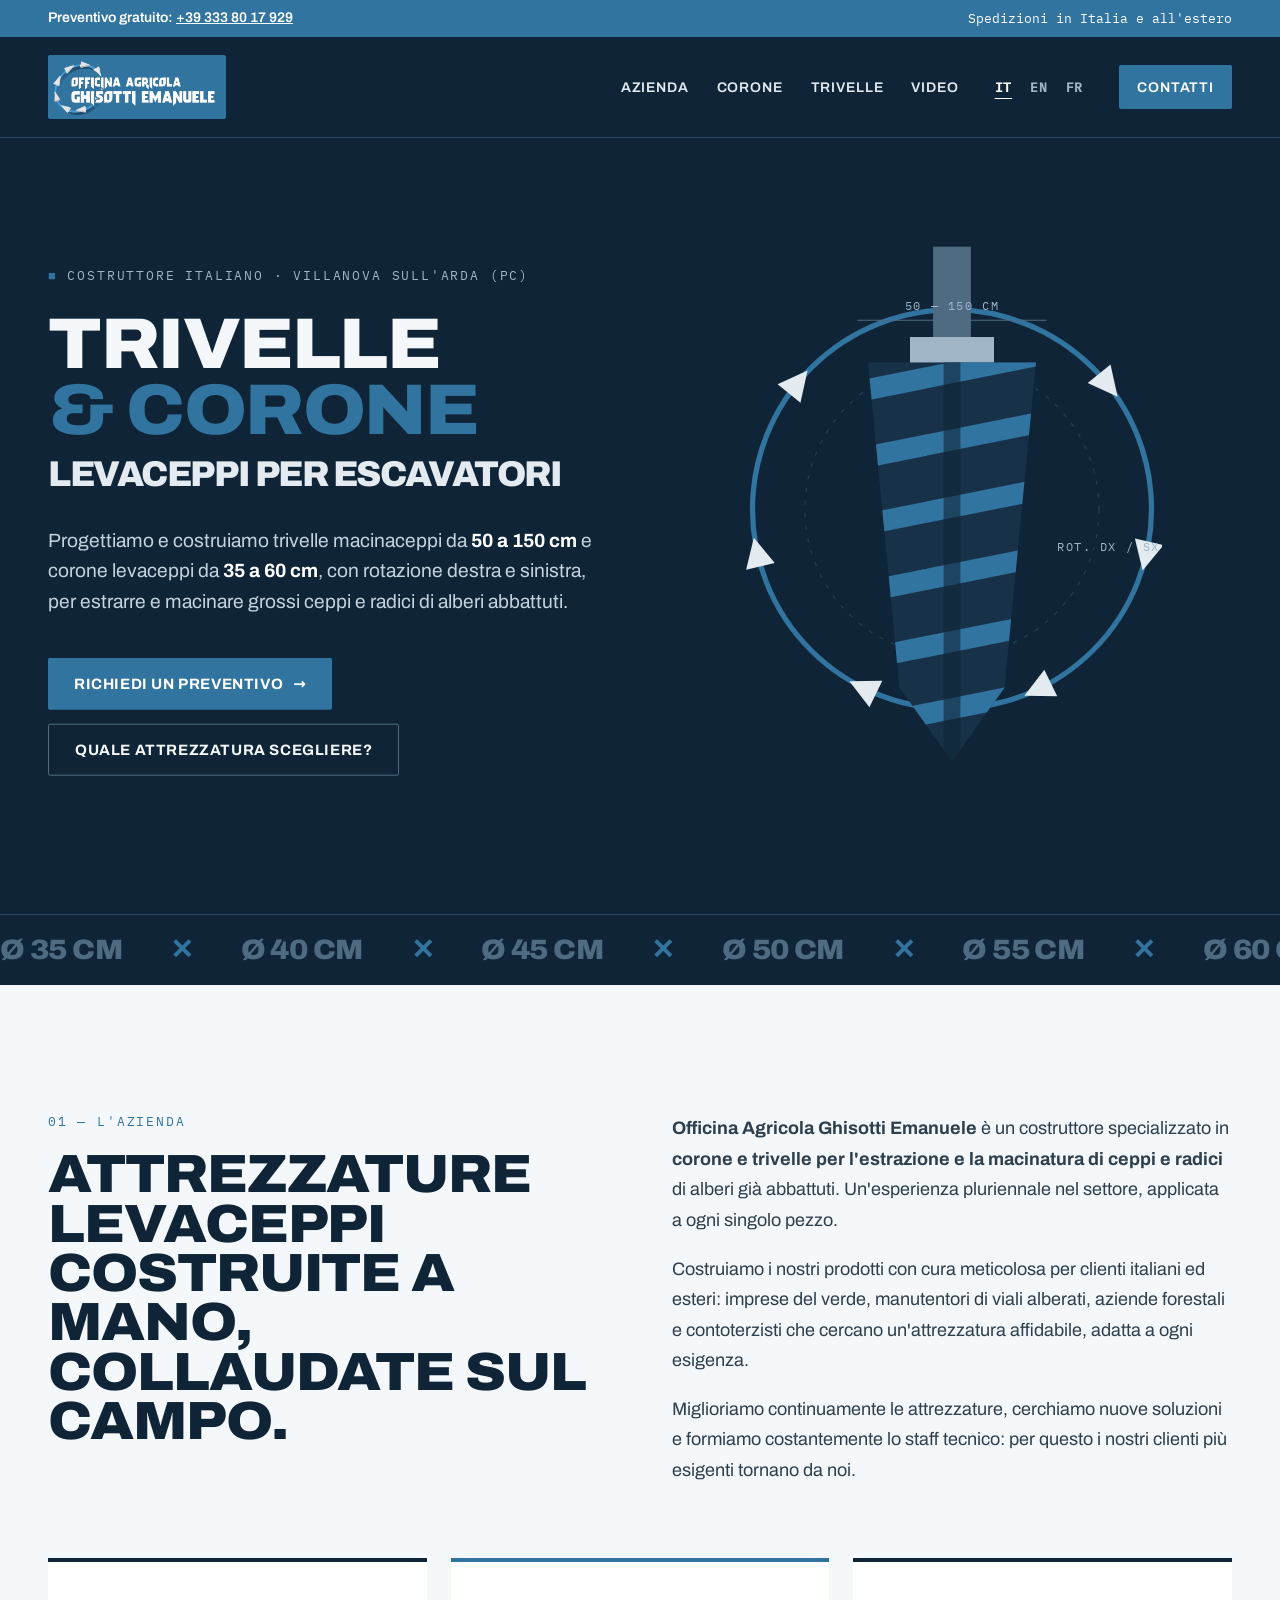
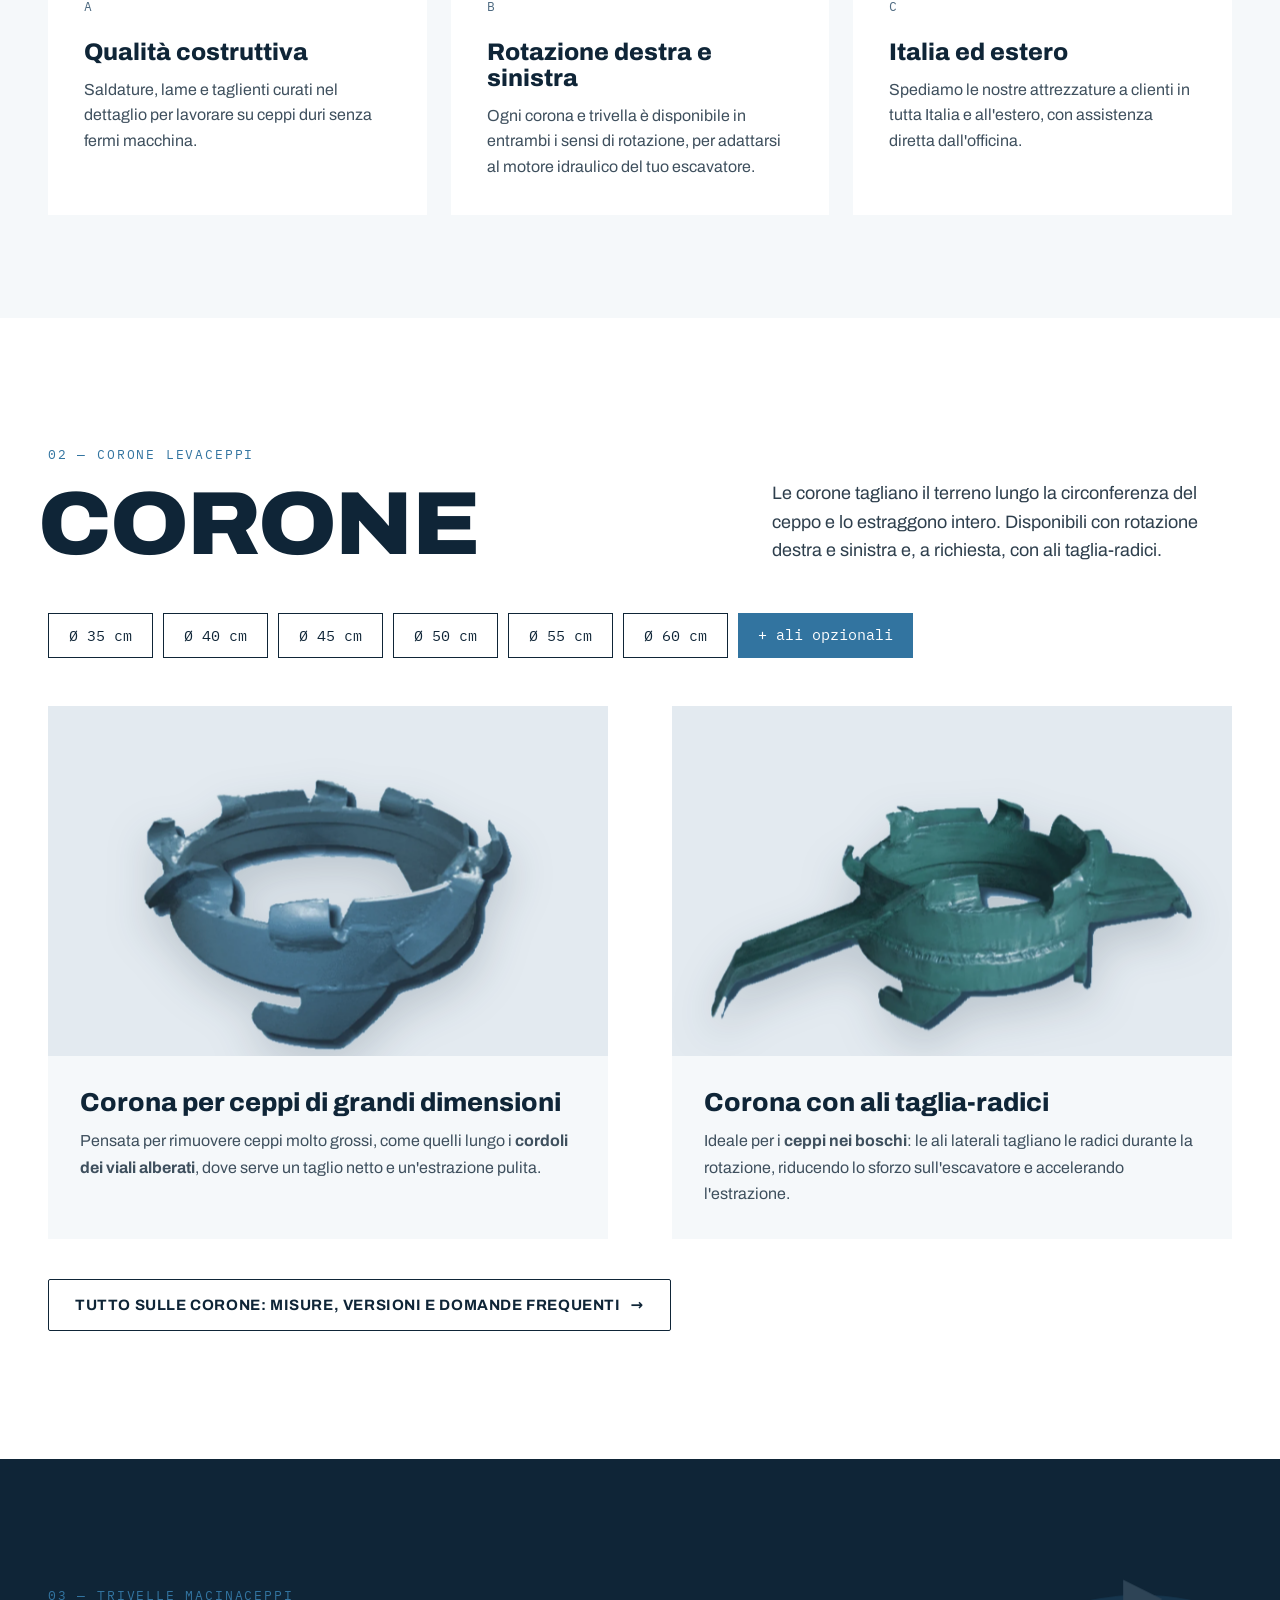
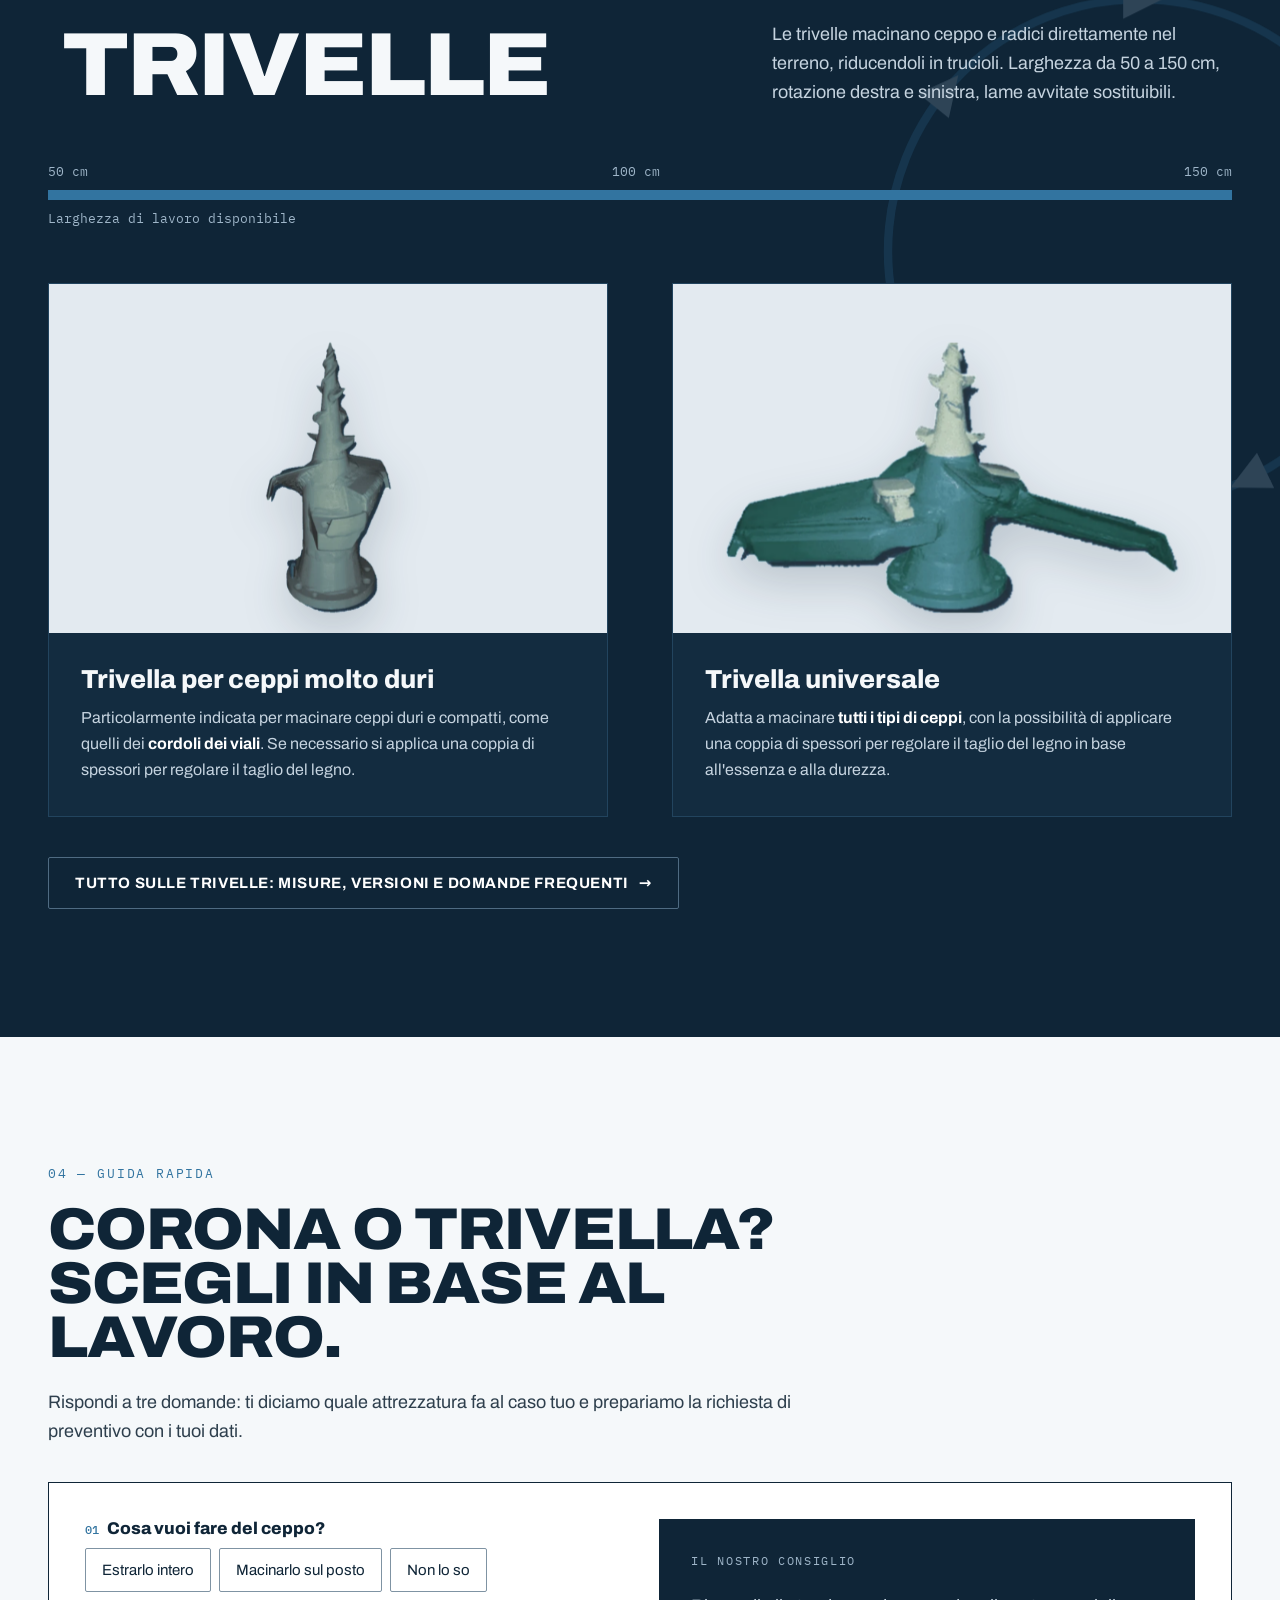
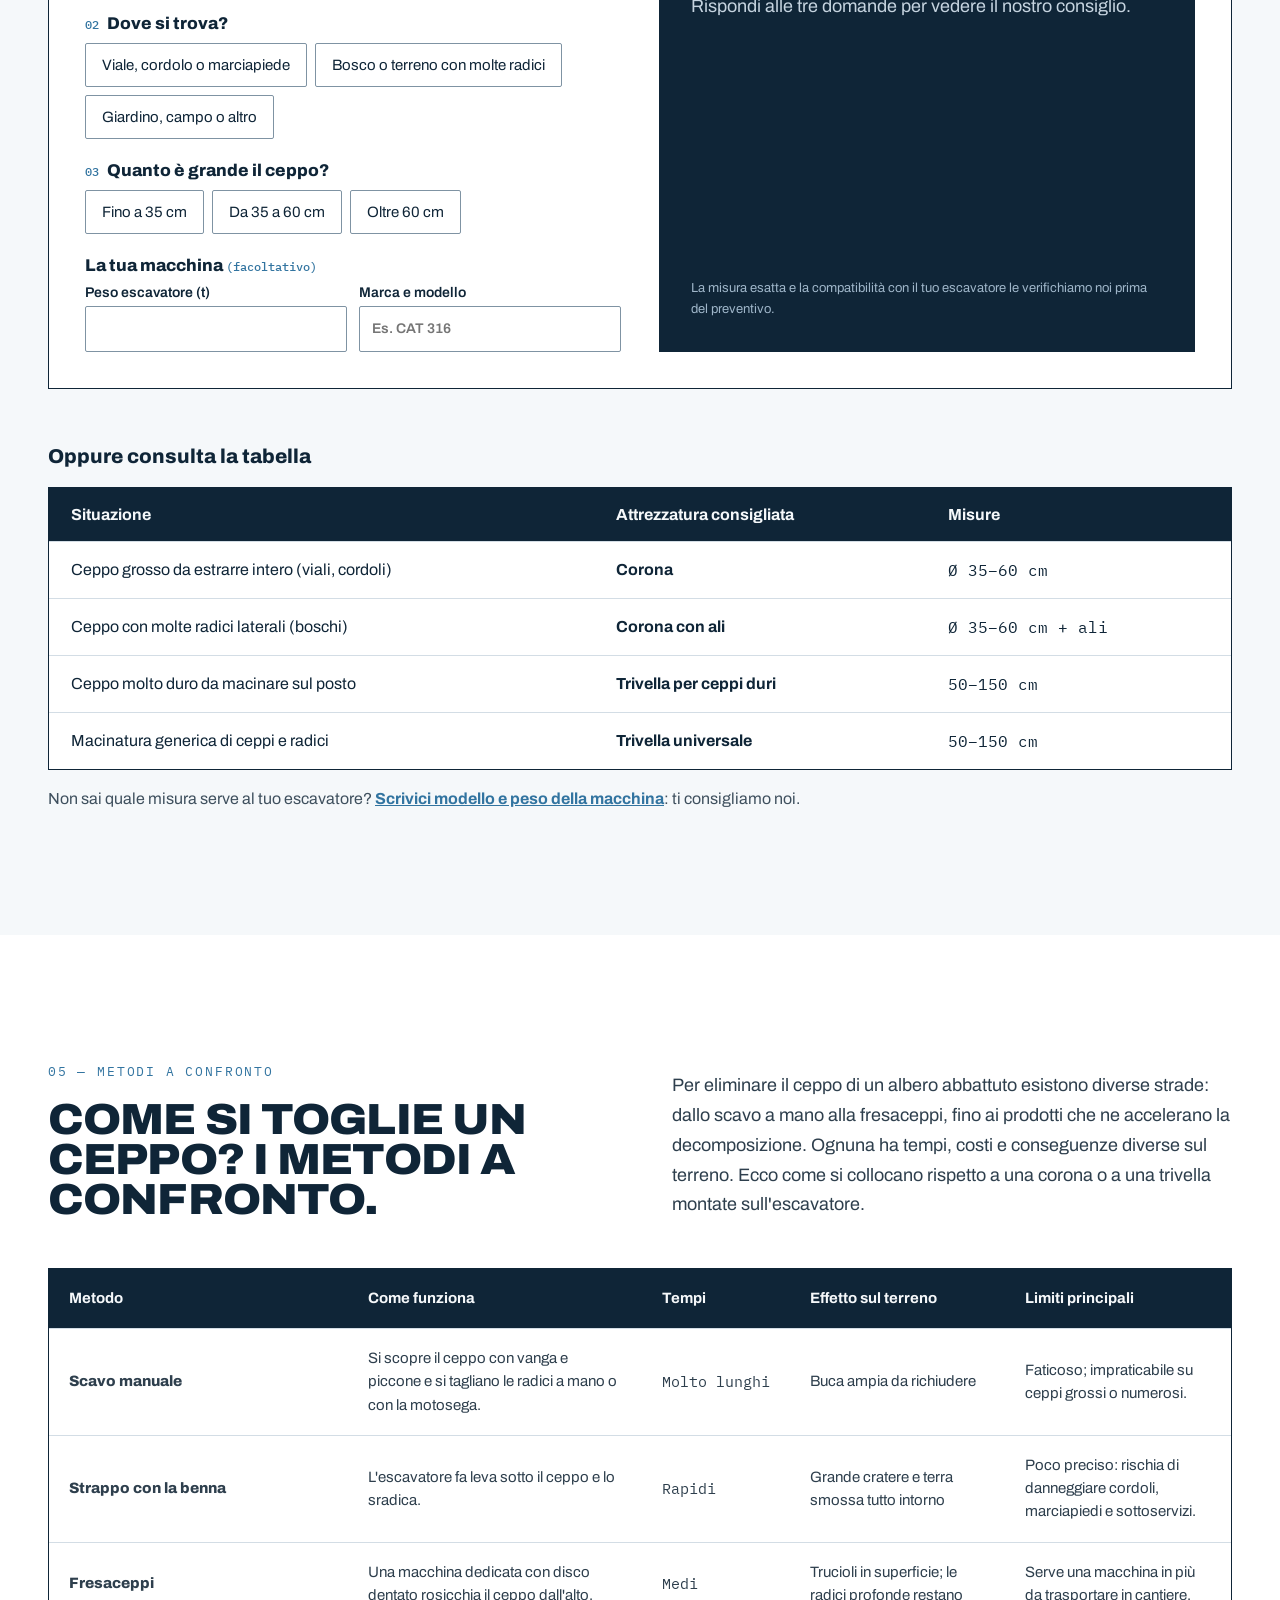
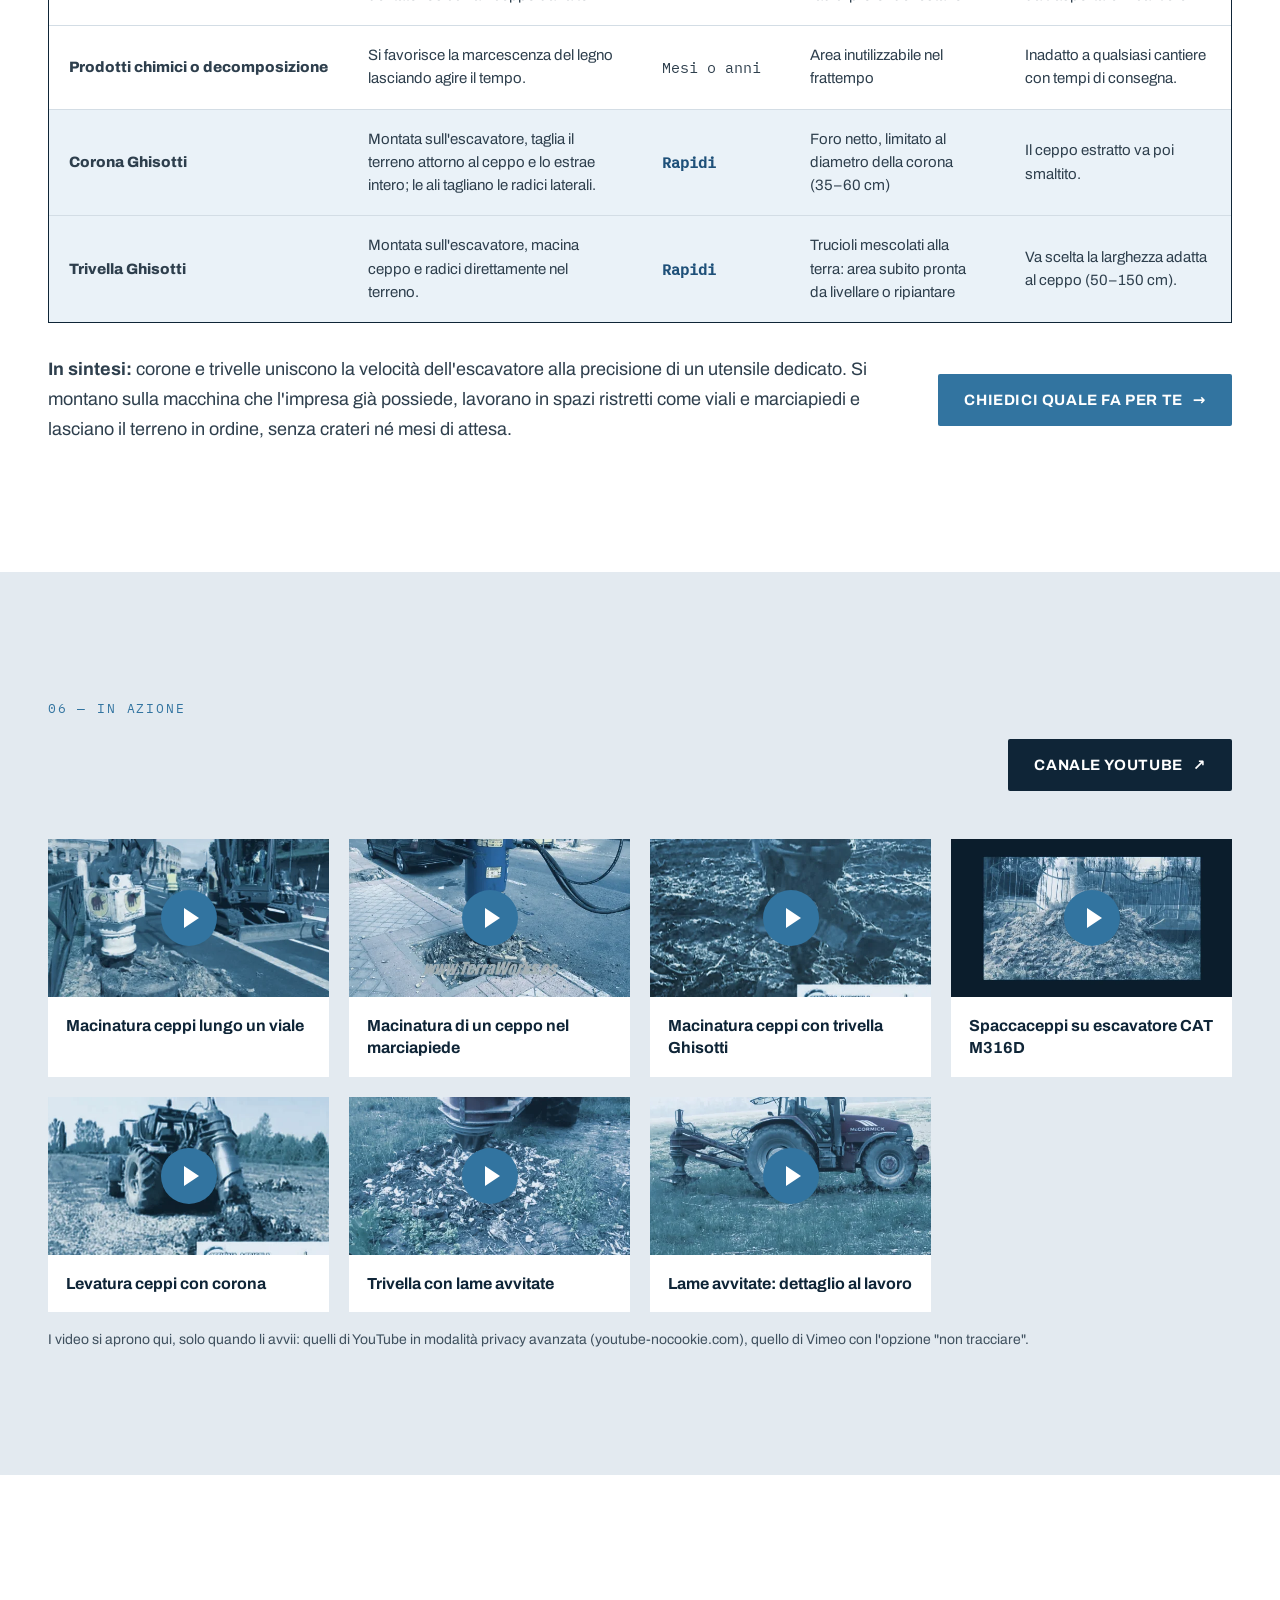
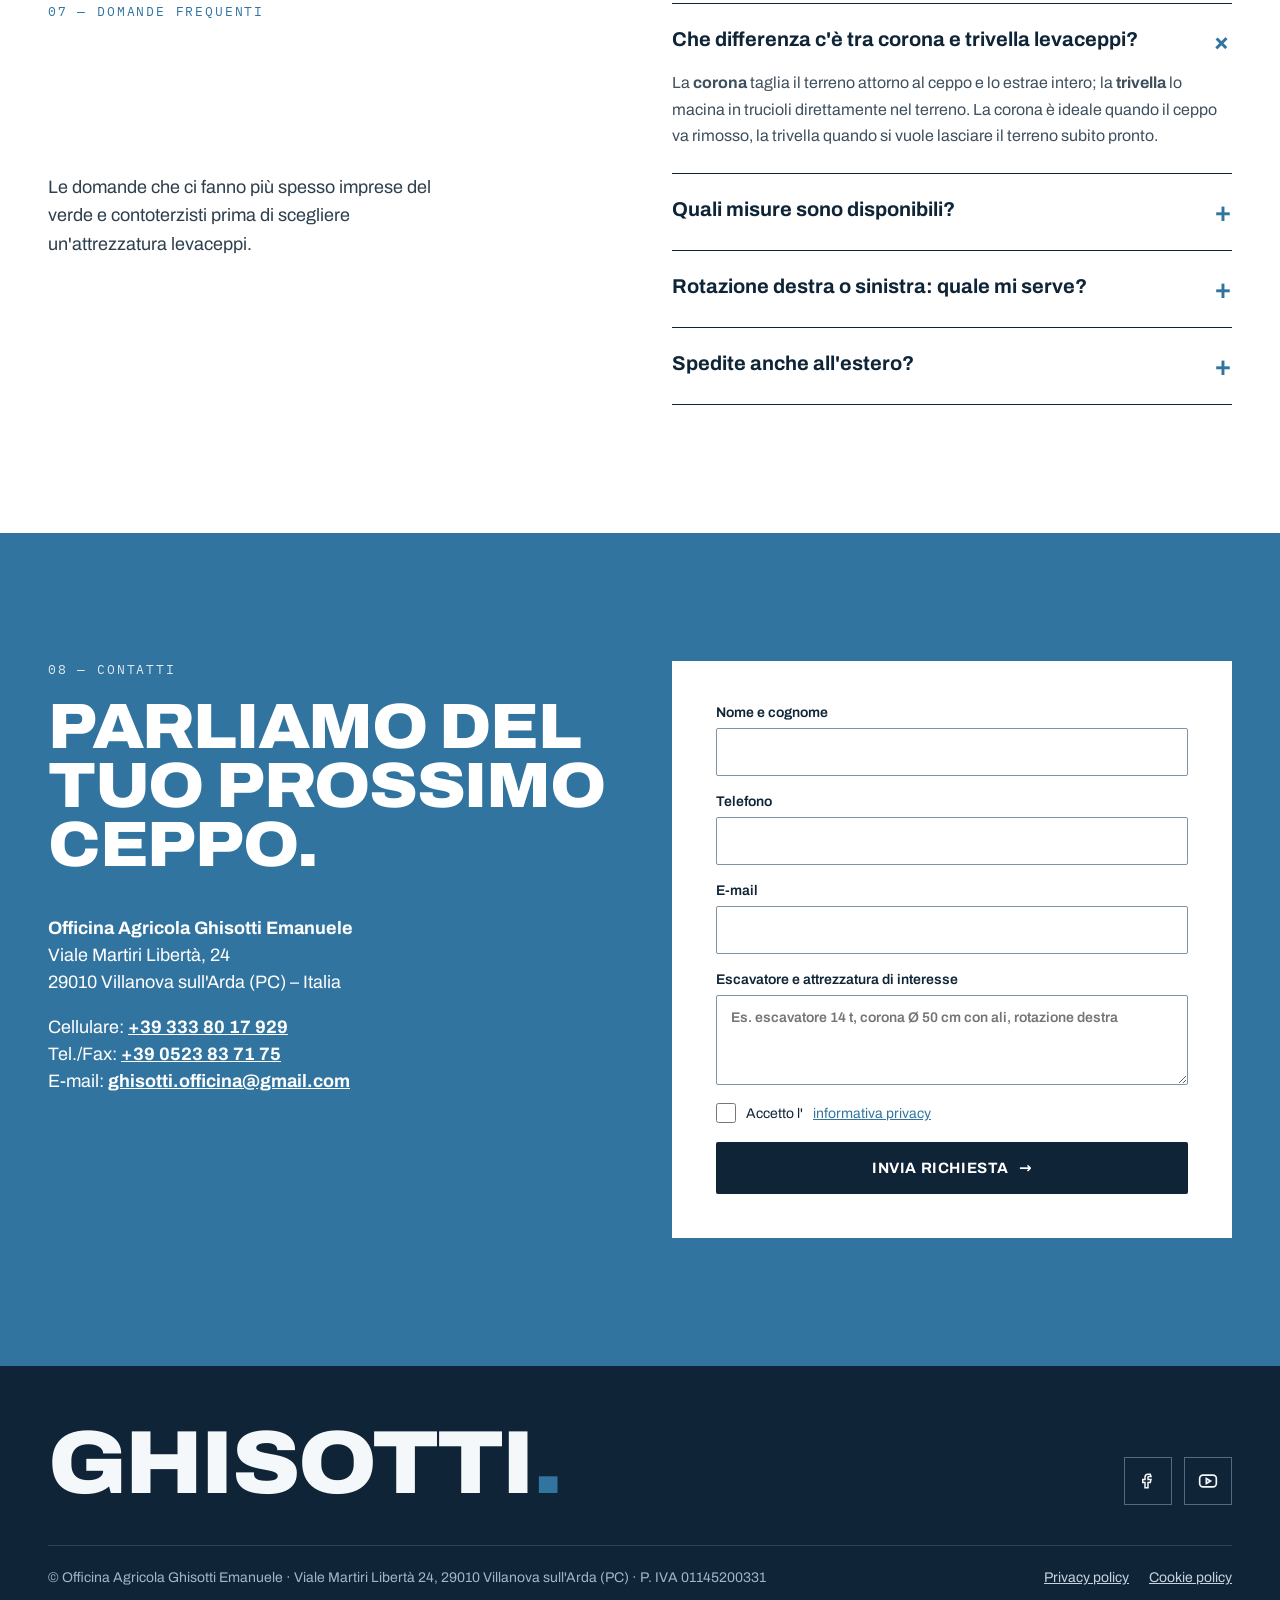
==== index.html @ 8b42943b "Tutte e 7 le miniature video con i relativi collegamenti - Aggiunti i video Vimeo (190219845), YouTu" ====
<!doctype html>
<html lang="it">
<head>
<meta charset="utf-8">
<meta name="viewport" content="width=device-width, initial-scale=1">
<title>Trivelle e corone levaceppi per escavatori | Officina Ghisotti</title>
<meta name="description" content="Officina Agricola Ghisotti Emanuele produce trivelle macinaceppi (50–150 cm) e corone levaceppi (35–60 cm) con rotazione destra e sinistra per l'estrazione di ceppi e radici. Villanova sull'Arda (PC), spedizioni in Italia e all'estero.">
<meta name="robots" content="index, follow">
<link rel="canonical" href="https://www.officinaghisotti.it/">
<link rel="alternate" hreflang="it" href="https://www.officinaghisotti.it/">
<link rel="alternate" hreflang="en" href="https://www.officinaghisotti.it/en/">
<link rel="alternate" hreflang="fr" href="https://www.officinaghisotti.it/fr/">
<link rel="alternate" hreflang="x-default" href="https://www.officinaghisotti.it/">
<meta property="og:type" content="website">
<meta property="og:site_name" content="Officina Agricola Ghisotti Emanuele">
<meta property="og:locale" content="it_IT">
<meta property="og:title" content="Trivelle e corone levaceppi per escavatori | Officina Ghisotti">
<meta property="og:description" content="Officina Agricola Ghisotti Emanuele produce trivelle macinaceppi (50–150 cm) e corone levaceppi (35–60 cm) con rotazione destra e sinistra per l'estrazione di ceppi e radici. Villanova sull'Arda (PC), spedizioni in Italia e all'estero.">
<meta property="og:url" content="https://www.officinaghisotti.it/">
<meta property="og:image" content="https://www.officinaghisotti.it/assets/img/og-officina-ghisotti.jpg">
<meta name="twitter:card" content="summary_large_image">
<meta name="theme-color" content="#0F2537">
<link rel="icon" type="image/png" sizes="32x32" href="/assets/img/favicon-32.png">
<link rel="apple-touch-icon" href="/assets/img/apple-touch-icon.png">
<link rel="preload" href="/assets/fonts/archivo-latin-wdth-normal.woff2" as="font" type="font/woff2" crossorigin>
<link rel="stylesheet" href="/assets/css/site.css?v=9d75d716">
<script type="application/ld+json">{"@context":"https://schema.org","@graph":[{"@type":"LocalBusiness","@id":"https://www.officinaghisotti.it/#org","name":"Officina Agricola Ghisotti Emanuele","url":"https://www.officinaghisotti.it","email":"ghisotti.officina@gmail.com","telephone":"+39 333 8017929","faxNumber":"+39 0523 837175","vatID":"IT01145200331","address":{"@type":"PostalAddress","streetAddress":"Viale Martiri Libertà, 24","postalCode":"29010","addressLocality":"Villanova sull'Arda","addressRegion":"PC","addressCountry":"IT"},"areaServed":["IT","EU"],"sameAs":["https://www.facebook.com/manuel.ghisotti","https://www.youtube.com/channel/UCeYTT8SydsbMlQ8Gb6a0rGQ"],"description":"Costruttore di trivelle macinaceppi e corone levaceppi con rotazione destra e sinistra per escavatori."},{"@type":"Product","name":"Trivella macinaceppi Ghisotti","brand":{"@id":"https://www.officinaghisotti.it/#org"},"description":"Trivella per la macinatura di ceppi e radici, larghezza da 50 a 150 cm, rotazione destra o sinistra, spessori opzionali per regolare il taglio del legno."},{"@type":"Product","name":"Corona levaceppi Ghisotti","brand":{"@id":"https://www.officinaghisotti.it/#org"},"description":"Corona per l'estrazione di grossi ceppi, diametro 35, 40, 45, 50, 55 e 60 cm, rotazione destra o sinistra, ali taglia-radici opzionali."},{"@type":"FAQPage","mainEntity":[{"@type":"Question","name":"Che differenza c'è tra corona e trivella levaceppi?","acceptedAnswer":{"@type":"Answer","text":"La corona estrae il ceppo intero tagliandolo lungo la circonferenza; la trivella lo macina in trucioli direttamente nel terreno."}},{"@type":"Question","name":"Quali misure sono disponibili?","acceptedAnswer":{"@type":"Answer","text":"Corone da 35 a 60 cm di diametro (35, 40, 45, 50, 55, 60 cm), trivelle da 50 a 150 cm di larghezza."}},{"@type":"Question","name":"Spedite all'estero?","acceptedAnswer":{"@type":"Answer","text":"Sì, Officina Ghisotti fornisce clienti in Italia e all'estero."}}]}]}</script>
</head>
<body id="top">
<div style="font-family: 'Archivo', system-ui, sans-serif; color: #0F2537; background: #F5F8FA; overflow-x: hidden">

<div class="site-head" id="site-head">
<div style="background: #3274A0; color: #FFFFFF; font-size: 14px">
<div class="wrap" style="display: flex; flex-wrap: wrap; justify-content: space-between; gap: 8px; padding-top: 10px; padding-bottom: 10px">
<p style="margin: 0; font-weight: 600">Preventivo gratuito: <a href="tel:+393338017929" style="color: #FFFFFF">+39 333 80 17 929</a></p>
<p class="mono" style="margin: 0; font-size: 13px">Spedizioni in Italia e all'estero</p>
</div>
</div>

<div class="site-nav">
<div class="wrap" style="display: flex; flex-wrap: wrap; justify-content: space-between; align-items: center; gap: 16px; padding-top: 18px; padding-bottom: 18px; border-bottom: 1px solid #22445E; position: relative; z-index: 2">
<a href="/" aria-label="Officina Agricola Ghisotti Emanuele, torna all'inizio" style="display: flex; align-items: center">
<img src="/assets/img/logo-officina-ghisotti.webp" width="707" height="254" loading="eager" fetchpriority="high" decoding="async" alt="Logo Officina Agricola Ghisotti Emanuele" style="height: 64px; width: auto; display: block; border-radius: 2px">
</a>
<button type="button" class="menu-btn" aria-expanded="false" aria-controls="menu" aria-label="Apri il menu"><svg width="22" height="22" viewBox="0 0 24 24" aria-hidden="true"><path d="M3 6h18M3 12h18M3 18h18" stroke="currentColor" stroke-width="2"></path></svg></button>
<nav id="menu" class="nav" aria-label="Menu principale">
<a href="#chi-siamo">Azienda</a>
<a href="/corone/">Corone</a>
<a href="/trivelle/">Trivelle</a>
<a href="#video">Video</a>
<div class="lang" aria-label="Lingua"><a href="/" hreflang="it" aria-current="page">IT</a><a href="/en/" hreflang="en" lang="en">EN</a><a href="/fr/" hreflang="fr" lang="fr">FR</a></div>
<a href="#contatti" class="btn" style="background: #3274A0; color: #FFFFFF; min-height: 44px; padding: 0 18px">Contatti</a>
</nav>
</div>
</div>
</div>
<div class="head-spacer" aria-hidden="true"></div>

<header style="background: #0F2537; color: #F5F8FA; position: relative; overflow: hidden">

<div class="wrap grid2" style="padding-top: clamp(56px,9vw,120px); padding-bottom: clamp(64px,9vw,128px); position: relative; z-index: 2">
<div data-parallax="0.07">
<p class="eyebrow in6" style="color: #9FB6C9; margin-bottom: 28px"><span style="color: #3274A0">■</span>  Costruttore italiano · Villanova sull'Arda (PC)</p>
<h1 class="display" style="font-size: clamp(44px,5.6vw,84px)">
<span class="in1" style="display: block">Trivelle</span>
<span class="in2" style="display: block; color: #3274A0">&amp;&nbsp;corone</span>
<span class="in3" style="display: block; font-size: .5em; font-stretch: 100%; line-height: 1.05; margin-top: 12px; color: #E3EAF0">levaceppi per escavatori</span>
</h1>
<p class="in4" style="font-size: clamp(17px,1.5vw,20px); line-height: 1.6; color: #C5D3DF; max-width: 560px; margin: 32px 0 0">Progettiamo e costruiamo trivelle macinaceppi da <strong style="color: #FFFFFF">50 a 150 cm</strong> e corone levaceppi da <strong style="color: #FFFFFF">35 a 60 cm</strong>, con rotazione destra e sinistra, per estrarre e macinare grossi ceppi e radici di alberi abbattuti.</p>
<div class="in5" style="display: flex; flex-wrap: wrap; gap: 14px; margin-top: 40px">
<a href="#contatti" class="btn" style="background: #3274A0; color: #FFFFFF">Richiedi un preventivo <span aria-hidden="true">→</span></a>
<a href="#scegli" class="btn" style="border: 1.5px solid #4F6B82; color: #F5F8FA">Quale attrezzatura scegliere?</a>
</div>
</div>

<!-- Illustrazione trivella animata -->
<div class="in6" data-parallax="0.22" style="display: flex; justify-content: center; align-items: center; position: relative; min-height: 420px">
<svg viewBox="0 0 400 520" style="width: min(100%,420px); height: auto" aria-hidden="true">
<defs>
<clipPath id="auger"><path d="M120 120 L280 120 L250 430 L200 500 L150 430 Z"></path></clipPath>
</defs>
<g class="spin"><circle cx="200" cy="260" r="190" fill="none" stroke="#3274A0" stroke-width="5"></circle><g fill="#E3EAF0"><path d="M188 56 L216 70 L188 84 Z"></path><path d="M188 56 L216 70 L188 84 Z" transform="rotate(51 200 260)"></path><path d="M188 56 L216 70 L188 84 Z" transform="rotate(103 200 260)"></path><path d="M188 56 L216 70 L188 84 Z" transform="rotate(154 200 260)"></path><path d="M188 56 L216 70 L188 84 Z" transform="rotate(206 200 260)"></path><path d="M188 56 L216 70 L188 84 Z" transform="rotate(257 200 260)"></path><path d="M188 56 L216 70 L188 84 Z" transform="rotate(309 200 260)"></path></g></g>
<circle cx="200" cy="260" r="140" fill="none" stroke="#22445E" stroke-width="1" stroke-dasharray="4 8"></circle>
<rect x="182" y="10" width="36" height="120" fill="#4F6B82"></rect>
<rect x="160" y="96" width="80" height="28" fill="#9FB6C9"></rect>
<g clip-path="url(#auger)">
<rect x="100" y="110" width="200" height="420" fill="#173248"></rect>
<g class="drill">
<path d="M100 150 L300 110 M100 214 L300 174 M100 278 L300 238 M100 342 L300 302 M100 406 L300 366 M100 470 L300 430 M100 534 L300 494 M100 598 L300 558" stroke="#3274A0" stroke-width="20"></path>
</g>
<rect x="192" y="110" width="16" height="400" fill="#0F2537" opacity=".6"></rect>
</g>
<g class="mono" font-size="11" fill="#9FB6C9" letter-spacing="1.5">
<line x1="110" y1="80" x2="290" y2="80" stroke="#4F6B82"></line>
<text x="200" y="70" text-anchor="middle">50 — 150 CM</text>
<text x="300" y="300">ROT. DX / SX</text>
</g>
</svg>
</div>
</div>

<!-- Marquee misure -->
<div style="border-top: 1px solid #22445E; padding: 22px 0; overflow: hidden; position: relative; z-index: 2" aria-hidden="true">
<div class="marq display" style="font-size: 28px; gap: 48px; color: #4F6B82; white-space: nowrap">
<span>Ø 35 cm</span><span style="color: #3274A0">✕</span><span>Ø 40 cm</span><span style="color: #3274A0">✕</span><span>Ø 45 cm</span><span style="color: #3274A0">✕</span><span>Ø 50 cm</span><span style="color: #3274A0">✕</span><span>Ø 55 cm</span><span style="color: #3274A0">✕</span><span>Ø 60 cm</span><span style="color: #3274A0">✕</span><span>Trivelle 50–150 cm</span><span style="color: #3274A0">✕</span><span>Rotazione destra e sinistra</span><span style="color: #3274A0">✕</span>
<span>Ø 35 cm</span><span style="color: #3274A0">✕</span><span>Ø 40 cm</span><span style="color: #3274A0">✕</span><span>Ø 45 cm</span><span style="color: #3274A0">✕</span><span>Ø 50 cm</span><span style="color: #3274A0">✕</span><span>Ø 55 cm</span><span style="color: #3274A0">✕</span><span>Ø 60 cm</span><span style="color: #3274A0">✕</span><span>Trivelle 50–150 cm</span><span style="color: #3274A0">✕</span><span>Rotazione destra e sinistra</span><span style="color: #3274A0">✕</span>
</div>
</div>
</header>

<main>

<!-- CHI SIAMO -->
<section id="chi-siamo" class="wrap" style="padding-top: clamp(80px,10vw,140px); padding-bottom: clamp(64px,8vw,112px)">
<div class="grid2" style="align-items: start">
<div class="rv">
<p class="eyebrow" style="color: #3274A0">01 — L'azienda</p>
<h2 class="display rvx" style="font-size: clamp(32px,4.2vw,58px); margin-top: 20px">Attrezzature levaceppi costruite a mano, collaudate sul campo.</h2>
</div>
<div class="rv" style="font-size: 18px; line-height: 1.7; color: #2E3F4D">
<p style="margin-top: 0"><strong>Officina Agricola Ghisotti Emanuele</strong> è un costruttore specializzato in <strong>corone e trivelle per l'estrazione e la macinatura di ceppi e radici</strong> di alberi già abbattuti. Un'esperienza pluriennale nel settore, applicata a ogni singolo pezzo.</p>
<p>Costruiamo i nostri prodotti con cura meticolosa per clienti italiani ed esteri: imprese del verde, manutentori di viali alberati, aziende forestali e contoterzisti che cercano un'attrezzatura affidabile, adatta a ogni esigenza.</p>
<p style="margin-bottom: 0">Miglioriamo continuamente le attrezzature, cerchiamo nuove soluzioni e formiamo costantemente lo staff tecnico: per questo i nostri clienti più esigenti tornano da noi.</p>
</div>
</div>

<div class="grid3" style="margin-top: 72px">
<article class="card rv" style="background: #FFFFFF; padding: 36px; border-top: 4px solid #0F2537">
<p class="mono" style="font-size: 13px; color: #4F6B82; margin: 0">A</p>
<h3 style="font-size: 24px; margin: 24px 0 12px; font-weight: 800">Qualità costruttiva</h3>
<p style="margin: 0; line-height: 1.6; color: #3F505E">Saldature, lame e taglienti curati nel dettaglio per lavorare su ceppi duri senza fermi macchina.</p>
</article>
<article class="card rv" style="background: #FFFFFF; padding: 36px; border-top: 4px solid #3274A0">
<p class="mono" style="font-size: 13px; color: #4F6B82; margin: 0">B</p>
<h3 style="font-size: 24px; margin: 24px 0 12px; font-weight: 800">Rotazione destra e sinistra</h3>
<p style="margin: 0; line-height: 1.6; color: #3F505E">Ogni corona e trivella è disponibile in entrambi i sensi di rotazione, per adattarsi al motore idraulico del tuo escavatore.</p>
</article>
<article class="card rv" style="background: #FFFFFF; padding: 36px; border-top: 4px solid #0F2537">
<p class="mono" style="font-size: 13px; color: #4F6B82; margin: 0">C</p>
<h3 style="font-size: 24px; margin: 24px 0 12px; font-weight: 800">Italia ed estero</h3>
<p style="margin: 0; line-height: 1.6; color: #3F505E">Spediamo le nostre attrezzature a clienti in tutta Italia e all'estero, con assistenza diretta dall'officina.</p>
</article>
</div>
</section>

<!-- CORONE -->
<section id="corone" style="background: #FFFFFF; padding: clamp(80px,10vw,140px) 0">
<div class="wrap">
<div style="display: flex; flex-wrap: wrap; justify-content: space-between; align-items: end; gap: 24px">
<div class="rv">
<p class="eyebrow" style="color: #3274A0">02 — Corone levaceppi</p>
<h2 class="display rvx" data-parallax-x="0.10" style="font-size: clamp(48px,7vw,104px); margin-top: 20px">Corone</h2>
</div>
<p class="rv" style="max-width: 460px; font-size: 18px; line-height: 1.6; color: #2E3F4D; margin: 0">Le corone tagliano il terreno lungo la circonferenza del ceppo e lo estraggono intero. Disponibili con rotazione destra e sinistra e, a richiesta, con ali taglia-radici.</p>
</div>

<div class="rv" style="margin-top: 48px; display: flex; flex-wrap: wrap; gap: 10px" role="list" aria-label="Diametri disponibili">
<span role="listitem" class="mono" style="padding: 12px 20px; border: 1.5px solid #0F2537; font-size: 15px">Ø 35 cm</span>
<span role="listitem" class="mono" style="padding: 12px 20px; border: 1.5px solid #0F2537; font-size: 15px">Ø 40 cm</span>
<span role="listitem" class="mono" style="padding: 12px 20px; border: 1.5px solid #0F2537; font-size: 15px">Ø 45 cm</span>
<span role="listitem" class="mono" style="padding: 12px 20px; border: 1.5px solid #0F2537; font-size: 15px">Ø 50 cm</span>
<span role="listitem" class="mono" style="padding: 12px 20px; border: 1.5px solid #0F2537; font-size: 15px">Ø 55 cm</span>
<span role="listitem" class="mono" style="padding: 12px 20px; border: 1.5px solid #0F2537; font-size: 15px">Ø 60 cm</span>
<span role="listitem" class="mono" style="padding: 12px 20px; background: #3274A0; color: #FFFFFF; font-size: 15px">+ ali opzionali</span>
</div>

<div class="grid2" style="margin-top: 48px; align-items: stretch">
<article class="card rv" style="background: #F5F8FA; display: flex; flex-direction: column">
<div style="aspect-ratio: 16/10; background: #E3EAF0; display: flex; align-items: center; justify-content: center; padding: clamp(20px,3vw,40px); overflow: hidden">
<img class="pimg" data-parallax="0.05" data-parallax-prop="translate" src="/assets/img/corona-ceppi-grossi-blu.webp" width="846" height="625" loading="lazy" decoding="async" alt="Corona levaceppi Ghisotti per ceppi di grandi dimensioni" style="max-width: 100%; max-height: 100%; width: auto; height: auto; display: block; object-fit: contain">
</div>
<div style="padding: 32px; flex: 1">
<h3 style="font-size: 26px; font-weight: 800; margin: 0 0 12px">Corona per ceppi di grandi dimensioni</h3>
<p style="margin: 0; line-height: 1.65; color: #3F505E">Pensata per rimuovere ceppi molto grossi, come quelli lungo i <strong>cordoli dei viali alberati</strong>, dove serve un taglio netto e un'estrazione pulita.</p>
</div>
</article>
<article class="card rv" style="background: #F5F8FA; display: flex; flex-direction: column">
<div style="aspect-ratio: 16/10; background: #E3EAF0; display: flex; align-items: center; justify-content: center; padding: clamp(20px,3vw,40px); overflow: hidden">
<img class="pimg" data-parallax="0.05" data-parallax-prop="translate" src="/assets/img/corona-con-ali-blu.webp" width="1033" height="501" loading="lazy" decoding="async" alt="Corona levaceppi Ghisotti con ali taglia-radici" style="max-width: 100%; max-height: 100%; width: auto; height: auto; display: block; object-fit: contain">
</div>
<div style="padding: 32px; flex: 1">
<h3 style="font-size: 26px; font-weight: 800; margin: 0 0 12px">Corona con ali taglia-radici</h3>
<p style="margin: 0; line-height: 1.65; color: #3F505E">Ideale per i <strong>ceppi nei boschi</strong>: le ali laterali tagliano le radici durante la rotazione, riducendo lo sforzo sull'escavatore e accelerando l'estrazione.</p>
</div>
</article>
</div>
<p class="rv" style="margin: 40px 0 0"><a class="btn" href="/corone/" style="border: 1.5px solid #0F2537; color: #0F2537">Tutto sulle corone: misure, versioni e domande frequenti <span aria-hidden="true">→</span></a></p>
</div>
</section>

<!-- TRIVELLE -->
<section id="trivelle" style="background: #0F2537; color: #F5F8FA; padding: clamp(80px,10vw,140px) 0; position: relative; overflow: hidden">
<svg class="deco-ring" data-parallax="0.18" viewBox="0 0 400 400" aria-hidden="true" style="right: -140px; top: 40px; width: 560px; height: 560px; opacity: .22"><circle cx="200" cy="200" r="180" fill="none" stroke="#3274A0" stroke-width="6"></circle><g fill="#9FB6C9"><path d="M188 6 L216 20 L188 34 Z" transform="rotate(0 200 200)"></path><path d="M188 6 L216 20 L188 34 Z" transform="rotate(51 200 200)"></path><path d="M188 6 L216 20 L188 34 Z" transform="rotate(103 200 200)"></path><path d="M188 6 L216 20 L188 34 Z" transform="rotate(154 200 200)"></path><path d="M188 6 L216 20 L188 34 Z" transform="rotate(206 200 200)"></path><path d="M188 6 L216 20 L188 34 Z" transform="rotate(257 200 200)"></path><path d="M188 6 L216 20 L188 34 Z" transform="rotate(309 200 200)"></path></g></svg>
<div class="wrap" style="position: relative">
<div style="display: flex; flex-wrap: wrap; justify-content: space-between; align-items: end; gap: 24px">
<div class="rv">
<p class="eyebrow" style="color: #3274A0">03 — Trivelle macinaceppi</p>
<h2 class="display rvx" data-parallax-x="0.10" style="font-size: clamp(48px,7vw,104px); margin-top: 20px">Trivelle</h2>
</div>
<p class="rv" style="max-width: 460px; font-size: 18px; line-height: 1.6; color: #C5D3DF; margin: 0">Le trivelle macinano ceppo e radici direttamente nel terreno, riducendoli in trucioli. Larghezza da 50 a 150 cm, rotazione destra e sinistra, lame avvitate sostituibili.</p>
</div>

<!-- scala larghezze -->
<div class="rv" style="margin-top: 56px">
<div style="display: flex; justify-content: space-between" class="mono"><span style="font-size: 13px; color: #9FB6C9">50 cm</span><span style="font-size: 13px; color: #9FB6C9">100 cm</span><span style="font-size: 13px; color: #9FB6C9">150 cm</span></div>
<div style="height: 10px; background: #22445E; margin-top: 10px; position: relative"><div class="bar" style="position: absolute; inset: 0 0 0 0; background: #3274A0"></div></div>
<p class="mono" style="font-size: 13px; color: #9FB6C9; margin: 10px 0 0">Larghezza di lavoro disponibile</p>
</div>

<div class="grid2" style="margin-top: 56px; align-items: stretch">
<article class="card rv" style="background: #132C40; display: flex; flex-direction: column; border: 1px solid #22445E">
<div style="aspect-ratio: 16/10; background: #E3EAF0; display: flex; align-items: center; justify-content: center; padding: clamp(20px,3vw,40px); overflow: hidden">
<img class="pimg" data-parallax="0.05" data-parallax-prop="translate" src="/assets/img/trivella-ceppi-duri-blu.webp" width="332" height="712" loading="lazy" decoding="async" alt="Trivella macinaceppi Ghisotti per ceppi molto duri" style="max-width: 100%; max-height: 100%; width: auto; height: auto; display: block; object-fit: contain">
</div>
<div style="padding: 32px; flex: 1">
<h3 style="font-size: 26px; font-weight: 800; margin: 0 0 12px">Trivella per ceppi molto duri</h3>
<p style="margin: 0; line-height: 1.65; color: #C5D3DF">Particolarmente indicata per macinare ceppi duri e compatti, come quelli dei <strong style="color: #FFFFFF">cordoli dei viali</strong>. Se necessario si applica una coppia di spessori per regolare il taglio del legno.</p>
</div>
</article>
<article class="card rv" style="background: #132C40; display: flex; flex-direction: column; border: 1px solid #22445E">
<div style="aspect-ratio: 16/10; background: #E3EAF0; display: flex; align-items: center; justify-content: center; padding: clamp(20px,3vw,40px); overflow: hidden">
<img class="pimg" data-parallax="0.05" data-parallax-prop="translate" src="/assets/img/trivella-universale-blu.webp" width="954" height="572" loading="lazy" decoding="async" alt="Trivella macinaceppi Ghisotti universale" style="max-width: 100%; max-height: 100%; width: auto; height: auto; display: block; object-fit: contain">
</div>
<div style="padding: 32px; flex: 1">
<h3 style="font-size: 26px; font-weight: 800; margin: 0 0 12px">Trivella universale</h3>
<p style="margin: 0; line-height: 1.65; color: #C5D3DF">Adatta a macinare <strong style="color: #FFFFFF">tutti i tipi di ceppi</strong>, con la possibilità di applicare una coppia di spessori per regolare il taglio del legno in base all'essenza e alla durezza.</p>
</div>
</article>
</div>
<p class="rv" style="margin: 40px 0 0"><a class="btn" href="/trivelle/" style="border: 1.5px solid #4F6B82; color: #FFFFFF">Tutto sulle trivelle: misure, versioni e domande frequenti <span aria-hidden="true">→</span></a></p>
</div>
</section>

<!-- COME SCEGLIERE -->
<section id="scegli" class="wrap" style="padding-top: clamp(80px,10vw,140px); padding-bottom: clamp(80px,10vw,140px)">
<p class="eyebrow rv" style="color: #3274A0">04 — Guida rapida</p>
<h2 class="display rvx" style="font-size: clamp(36px,4.6vw,64px); margin-top: 20px; max-width: 900px">Corona o trivella? Scegli in base al lavoro.</h2>
<p class="rv" style="margin: 24px 0 0; max-width: 760px; font-size: 18px; line-height: 1.6; color: #2E3F4D">Rispondi a tre domande: ti diciamo quale attrezzatura fa al caso tuo e prepariamo la richiesta di preventivo con i tuoi dati.</p>
<form class="finder rv" style="margin-top: 36px" aria-label="Il nostro consiglio" data-l-advice="Consiglio del selettore" data-l-goal="Obiettivo" data-l-place="Luogo" data-l-size="Dimensione ceppo" data-l-tons="Peso escavatore" data-l-model="Modello">
<div>
<fieldset><legend><span>01</span>Cosa vuoi fare del ceppo?</legend><div class="opts"><label class="opt"><input type="radio" name="f-goal" value="extract"><span>Estrarlo intero</span></label><label class="opt"><input type="radio" name="f-goal" value="grind"><span>Macinarlo sul posto</span></label><label class="opt"><input type="radio" name="f-goal" value="unsure"><span>Non lo so</span></label></div></fieldset>
<fieldset><legend><span>02</span>Dove si trova?</legend><div class="opts"><label class="opt"><input type="radio" name="f-place" value="city"><span>Viale, cordolo o marciapiede</span></label><label class="opt"><input type="radio" name="f-place" value="wood"><span>Bosco o terreno con molte radici</span></label><label class="opt"><input type="radio" name="f-place" value="other"><span>Giardino, campo o altro</span></label></div></fieldset>
<fieldset><legend><span>03</span>Quanto è grande il ceppo?</legend><div class="opts"><label class="opt"><input type="radio" name="f-size" value="small"><span>Fino a 35 cm</span></label><label class="opt"><input type="radio" name="f-size" value="mid"><span>Da 35 a 60 cm</span></label><label class="opt"><input type="radio" name="f-size" value="big"><span>Oltre 60 cm</span></label></div></fieldset>
<fieldset style="margin-bottom: 0"><legend>La tua macchina <span>(facoltativo)</span></legend><div class="mach"><label>Peso escavatore (t)<input type="number" name="f-tons" min="1" max="120" step="0.5" inputmode="decimal"></label><label>Marca e modello<input type="text" name="f-model" placeholder="Es. CAT 316" autocomplete="off"></label></div></fieldset>
</div>
<div class="finder-out" aria-live="polite">
<div data-result="none"><p class="tag" style="margin: 0">Il nostro consiglio</p><p style="margin-top: 12px; font-size: 18px">Rispondi alle tre domande per vedere il nostro consiglio.</p></div>
<div data-result="crown" hidden><p class="tag" style="margin: 0">Il nostro consiglio</p><h3>Corona levaceppi</h3><p>Taglia il terreno attorno al ceppo e lo estrae intero, lasciando un foro netto: ideale dove serve precisione, come lungo viali e cordoli.</p><p class="mono" style="font-size: 14px; color: #9FB6C9">Diametri da 35 a 60 cm, rotazione destra o sinistra.</p><p><a class="more" href="/corone/">Scopri le corone →</a></p></div>
<div data-result="crown-wings" hidden><p class="tag" style="margin: 0">Il nostro consiglio</p><h3>Corona con ali taglia-radici</h3><p>Le ali laterali tagliano le radici mentre la corona gira: è la scelta per i ceppi nei boschi e nei terreni pieni di radici.</p><p class="mono" style="font-size: 14px; color: #9FB6C9">Diametri da 35 a 60 cm più le ali, rotazione destra o sinistra.</p><p><a class="more" href="/corone/">Scopri le corone →</a></p></div>
<div data-result="auger-hard" hidden><p class="tag" style="margin: 0">Il nostro consiglio</p><h3>Trivella per ceppi molto duri</h3><p>Macina ceppo e radici direttamente nel terreno, anche quando il legno è duro e compatto come nei cordoli dei viali.</p><p class="mono" style="font-size: 14px; color: #9FB6C9">Larghezze da 50 a 150 cm, spessori per regolare il taglio.</p><p><a class="more" href="/trivelle/">Scopri le trivelle →</a></p></div>
<div data-result="auger" hidden><p class="tag" style="margin: 0">Il nostro consiglio</p><h3>Trivella universale</h3><p>Riduce in trucioli ogni tipo di ceppo e lascia il terreno subito pronto da livellare o ripiantare.</p><p class="mono" style="font-size: 14px; color: #9FB6C9">Larghezze da 50 a 150 cm, spessori per regolare il taglio.</p><p><a class="more" href="/trivelle/">Scopri le trivelle →</a></p></div>
<p data-note="big" hidden style="border-top: 1px solid #22445E; padding-top: 12px; font-size: 15px">Le corone arrivano a 60 cm di diametro: per ceppi più grandi la soluzione indicata è in genere la trivella. Verifichiamo insieme il tuo caso.</p>
<div style="margin-top: auto; display: flex; flex-direction: column; gap: 12px">
<a href="#contatti" class="btn" data-finder-quote hidden style="background: #3274A0; color: #FFFFFF; justify-content: center">Richiedi il preventivo con questi dati <span aria-hidden="true">→</span></a>
<p style="font-size: 13px; color: #9FB6C9">La misura esatta e la compatibilità con il tuo escavatore le verifichiamo noi prima del preventivo.</p>
</div>
</div>
</form>
<h3 class="rv" style="margin: 56px 0 0; font-size: 20px; font-weight: 800">Oppure consulta la tabella</h3>
<div class="rv" style="margin-top: 20px; overflow-x: auto; border: 1.5px solid #0F2537">
<table style="width: 100%; min-width: 680px; border-collapse: collapse; font-size: 16px; background: #FFFFFF">
<thead>
<tr style="background: #0F2537; color: #F5F8FA; text-align: left">
<th scope="col" style="padding: 18px 22px; font-weight: 700">Situazione</th>
<th scope="col" style="padding: 18px 22px; font-weight: 700">Attrezzatura consigliata</th>
<th scope="col" style="padding: 18px 22px; font-weight: 700">Misure</th>
</tr>
</thead>
<tbody>
<tr style="border-top: 1px solid #D3DDE5"><td style="padding: 18px 22px">Ceppo grosso da estrarre intero (viali, cordoli)</td><td style="padding: 18px 22px; font-weight: 700">Corona</td><td class="mono" style="padding: 18px 22px">Ø 35–60 cm</td></tr>
<tr style="border-top: 1px solid #D3DDE5"><td style="padding: 18px 22px">Ceppo con molte radici laterali (boschi)</td><td style="padding: 18px 22px; font-weight: 700">Corona con ali</td><td class="mono" style="padding: 18px 22px">Ø 35–60 cm + ali</td></tr>
<tr style="border-top: 1px solid #D3DDE5"><td style="padding: 18px 22px">Ceppo molto duro da macinare sul posto</td><td style="padding: 18px 22px; font-weight: 700">Trivella per ceppi duri</td><td class="mono" style="padding: 18px 22px">50–150 cm</td></tr>
<tr style="border-top: 1px solid #D3DDE5"><td style="padding: 18px 22px">Macinatura generica di ceppi e radici</td><td style="padding: 18px 22px; font-weight: 700">Trivella universale</td><td class="mono" style="padding: 18px 22px">50–150 cm</td></tr>
</tbody>
</table>
</div>
<p class="rv" style="margin: 20px 0 0; color: #3F505E">Non sai quale misura serve al tuo escavatore? <a href="#contatti" style="font-weight: 700">Scrivici modello e peso della macchina</a>: ti consigliamo noi.</p>
</section>

<!-- VIDEO -->
<section id="metodi" style="background: #FFFFFF; padding: clamp(80px,10vw,140px) 0">
<div class="wrap">
<div class="grid2" style="align-items: end">
<div class="rv">
<p class="eyebrow" style="color: #3274A0">05 — Metodi a confronto</p>
<h2 class="display rvx" style="font-size: clamp(30px,3.4vw,48px); margin-top: 20px; hyphens: manual">Come si toglie un ceppo? I metodi a confronto.</h2>
</div>
<p class="rv" style="font-size: 18px; line-height: 1.65; color: #2E3F4D; margin: 0">Per eliminare il ceppo di un albero abbattuto esistono diverse strade: dallo scavo a mano alla fresaceppi, fino ai prodotti che ne accelerano la decomposizione. Ognuna ha tempi, costi e conseguenze diverse sul terreno. Ecco come si collocano rispetto a una corona o a una trivella montate sull'escavatore.</p>
</div>
<div class="rv cmp-wrap" style="margin-top: 48px; overflow-x: auto; border: 1.5px solid #0F2537">
<table class="cmp" style="width: 100%; border-collapse: collapse; font-size: 15px; line-height: 1.55; background: #FFFFFF; color: #2E3F4D">
<thead>
<tr style="background: #0F2537; color: #F5F8FA; text-align: left"><th scope="col" style="padding: 18px 20px; font-weight: 700">Metodo</th><th scope="col" style="padding: 18px 20px; font-weight: 700">Come funziona</th><th scope="col" style="padding: 18px 20px; font-weight: 700">Tempi</th><th scope="col" style="padding: 18px 20px; font-weight: 700">Effetto sul terreno</th><th scope="col" style="padding: 18px 20px; font-weight: 700">Limiti principali</th></tr>
</thead>
<tbody>
<tr style="border-top: 1px solid #D3DDE5"><th scope="row" style="padding: 18px 20px; text-align: left; font-weight: 800; white-space: nowrap">Scavo manuale</th><td data-label="Come funziona" style="padding: 18px 20px">Si scopre il ceppo con vanga e piccone e si tagliano le radici a mano o con la motosega.</td><td data-label="Tempi" class="mono" style="padding: 18px 20px; white-space: nowrap">Molto lunghi</td><td data-label="Effetto sul terreno" style="padding: 18px 20px">Buca ampia da richiudere</td><td data-label="Limiti principali" style="padding: 18px 20px">Faticoso; impraticabile su ceppi grossi o numerosi.</td></tr>
<tr style="border-top: 1px solid #D3DDE5"><th scope="row" style="padding: 18px 20px; text-align: left; font-weight: 800; white-space: nowrap">Strappo con la benna</th><td data-label="Come funziona" style="padding: 18px 20px">L'escavatore fa leva sotto il ceppo e lo sradica.</td><td data-label="Tempi" class="mono" style="padding: 18px 20px; white-space: nowrap">Rapidi</td><td data-label="Effetto sul terreno" style="padding: 18px 20px">Grande cratere e terra smossa tutto intorno</td><td data-label="Limiti principali" style="padding: 18px 20px">Poco preciso: rischia di danneggiare cordoli, marciapiedi e sottoservizi.</td></tr>
<tr style="border-top: 1px solid #D3DDE5"><th scope="row" style="padding: 18px 20px; text-align: left; font-weight: 800; white-space: nowrap">Fresaceppi</th><td data-label="Come funziona" style="padding: 18px 20px">Una macchina dedicata con disco dentato rosicchia il ceppo dall'alto.</td><td data-label="Tempi" class="mono" style="padding: 18px 20px; white-space: nowrap">Medi</td><td data-label="Effetto sul terreno" style="padding: 18px 20px">Trucioli in superficie; le radici profonde restano</td><td data-label="Limiti principali" style="padding: 18px 20px">Serve una macchina in più da trasportare in cantiere.</td></tr>
<tr style="border-top: 1px solid #D3DDE5"><th scope="row" style="padding: 18px 20px; text-align: left; font-weight: 800; white-space: nowrap">Prodotti chimici o decomposizione</th><td data-label="Come funziona" style="padding: 18px 20px">Si favorisce la marcescenza del legno lasciando agire il tempo.</td><td data-label="Tempi" class="mono" style="padding: 18px 20px; white-space: nowrap">Mesi o anni</td><td data-label="Effetto sul terreno" style="padding: 18px 20px">Area inutilizzabile nel frattempo</td><td data-label="Limiti principali" style="padding: 18px 20px">Inadatto a qualsiasi cantiere con tempi di consegna.</td></tr>
<tr style="background: #EAF2F8; border-top: 1px solid #D3DDE5"><th scope="row" style="padding: 18px 20px; text-align: left; font-weight: 800; white-space: nowrap">Corona Ghisotti</th><td data-label="Come funziona" style="padding: 18px 20px">Montata sull'escavatore, taglia il terreno attorno al ceppo e lo estrae intero; le ali tagliano le radici laterali.</td><td data-label="Tempi" class="mono" style="padding: 18px 20px; font-weight: 700; color: #1E5079; white-space: nowrap">Rapidi</td><td data-label="Effetto sul terreno" style="padding: 18px 20px">Foro netto, limitato al diametro della corona (35–60 cm)</td><td data-label="Limiti principali" style="padding: 18px 20px">Il ceppo estratto va poi smaltito.</td></tr>
<tr style="background: #EAF2F8; border-top: 1px solid #D3DDE5"><th scope="row" style="padding: 18px 20px; text-align: left; font-weight: 800; white-space: nowrap">Trivella Ghisotti</th><td data-label="Come funziona" style="padding: 18px 20px">Montata sull'escavatore, macina ceppo e radici direttamente nel terreno.</td><td data-label="Tempi" class="mono" style="padding: 18px 20px; font-weight: 700; color: #1E5079; white-space: nowrap">Rapidi</td><td data-label="Effetto sul terreno" style="padding: 18px 20px">Trucioli mescolati alla terra: area subito pronta da livellare o ripiantare</td><td data-label="Limiti principali" style="padding: 18px 20px">Va scelta la larghezza adatta al ceppo (50–150 cm).</td></tr>
</tbody>
</table>
</div>
<div class="rv" style="margin-top: 32px; display: flex; flex-wrap: wrap; gap: 24px 48px; align-items: center; justify-content: space-between">
<p style="margin: 0; max-width: 820px; font-size: 18px; line-height: 1.65; color: #2E3F4D"><strong>In sintesi:</strong> corone e trivelle uniscono la velocità dell'escavatore alla precisione di un utensile dedicato. Si montano sulla macchina che l'impresa già possiede, lavorano in spazi ristretti come viali e marciapiedi e lasciano il terreno in ordine, senza crateri né mesi di attesa.</p>
<a href="#contatti" class="btn" style="background: #3274A0; color: #FFFFFF">Chiedici quale fa per te <span aria-hidden="true">→</span></a>
</div>
</div>
</section>

<section id="video" style="background: #E3EAF0; padding: clamp(80px,10vw,140px) 0">
<div class="wrap">
<div style="display: flex; flex-wrap: wrap; justify-content: space-between; align-items: end; gap: 24px">
<div class="rv">
<p class="eyebrow" style="color: #3274A0">06 — In azione</p>
<h2 class="display rvx" style="font-size: clamp(36px,4.6vw,64px); margin-top: 20px">Guardale lavorare.</h2>
</div>
<a class="btn rv" href="https://www.youtube.com/channel/UCeYTT8SydsbMlQ8Gb6a0rGQ" style="background: #0F2537; color: #FFFFFF">Canale YouTube <span aria-hidden="true">↗</span></a>
</div>
<div class="grid4" style="margin-top: 48px">
<a class="card rv" data-mp4="/assets/video/macinatura-ceppi.mp4" href="/assets/video/macinatura-ceppi.mp4" style="text-decoration: none; color: #0F2537; background: #FFFFFF; display: block">
<div style="aspect-ratio: 16/9; background: #0F2537; position: relative; overflow: hidden; display: flex; align-items: center; justify-content: center"><img src="/assets/img/video-macinatura-wix.webp" width="549" height="304" loading="lazy" decoding="async" alt="" style="position: absolute; inset: 0; width: 100%; height: 100%; object-fit: cover"><svg width="56" height="56" viewBox="0 0 56 56" aria-hidden="true" style="position: relative"><circle cx="28" cy="28" r="28" fill="#3274A0"></circle><path d="M23 18 L38 28 L23 38 Z" fill="#FFFFFF"></path></svg></div>
<p style="padding: 18px; margin: 0; font-weight: 700; line-height: 1.35">Macinatura ceppi lungo un viale</p>
</a>
<a class="card rv" data-vimeo="190219845" href="https://vimeo.com/190219845" style="text-decoration: none; color: #0F2537; background: #FFFFFF; display: block">
<div style="aspect-ratio: 16/9; background: #173248; position: relative; overflow: hidden; display: flex; align-items: center; justify-content: center"><img src="/assets/img/video-macinatura-vimeo.webp" width="549" height="304" loading="lazy" decoding="async" alt="" style="position: absolute; inset: 0; width: 100%; height: 100%; object-fit: cover"><svg width="56" height="56" viewBox="0 0 56 56" aria-hidden="true" style="position: relative"><circle cx="28" cy="28" r="28" fill="#3274A0"></circle><path d="M23 18 L38 28 L23 38 Z" fill="#FFFFFF"></path></svg></div>
<p style="padding: 18px; margin: 0; font-weight: 700; line-height: 1.35">Macinatura di un ceppo nel marciapiede</p>
</a>
<a class="card rv" data-yt="yg7fBFb25rY" href="https://www.youtube.com/watch?v=yg7fBFb25rY" style="text-decoration: none; color: #0F2537; background: #FFFFFF; display: block">
<div style="aspect-ratio: 16/9; background: #0F2537; position: relative; overflow: hidden; display: flex; align-items: center; justify-content: center"><img src="/assets/img/video-macinatura-ceppi.webp" width="549" height="304" loading="lazy" decoding="async" alt="" style="position: absolute; inset: 0; width: 100%; height: 100%; object-fit: cover"><svg width="56" height="56" viewBox="0 0 56 56" aria-hidden="true" style="position: relative"><circle cx="28" cy="28" r="28" fill="#3274A0"></circle><path d="M23 18 L38 28 L23 38 Z" fill="#FFFFFF"></path></svg></div>
<p style="padding: 18px; margin: 0; font-weight: 700; line-height: 1.35">Macinatura ceppi con trivella Ghisotti</p>
</a>
<a class="card rv" data-yt="iH7c8ZSQzxo" href="https://www.youtube.com/watch?v=iH7c8ZSQzxo" style="text-decoration: none; color: #0F2537; background: #FFFFFF; display: block">
<div style="aspect-ratio: 16/9; background: #173248; position: relative; overflow: hidden; display: flex; align-items: center; justify-content: center"><img src="/assets/img/video-spaccaceppi-ghedini.webp" width="548" height="304" loading="lazy" decoding="async" alt="" style="position: absolute; inset: 0; width: 100%; height: 100%; object-fit: cover"><svg width="56" height="56" viewBox="0 0 56 56" aria-hidden="true" style="position: relative"><circle cx="28" cy="28" r="28" fill="#3274A0"></circle><path d="M23 18 L38 28 L23 38 Z" fill="#FFFFFF"></path></svg></div>
<p style="padding: 18px; margin: 0; font-weight: 700; line-height: 1.35">Spaccaceppi su escavatore CAT M316D</p>
</a>
<a class="card rv" data-yt="omay3ggQcSo" href="https://www.youtube.com/watch?v=omay3ggQcSo" style="text-decoration: none; color: #0F2537; background: #FFFFFF; display: block">
<div style="aspect-ratio: 16/9; background: #0F2537; position: relative; overflow: hidden; display: flex; align-items: center; justify-content: center"><img src="/assets/img/video-levatura-ceppi.webp" width="549" height="305" loading="lazy" decoding="async" alt="" style="position: absolute; inset: 0; width: 100%; height: 100%; object-fit: cover"><svg width="56" height="56" viewBox="0 0 56 56" aria-hidden="true" style="position: relative"><circle cx="28" cy="28" r="28" fill="#3274A0"></circle><path d="M23 18 L38 28 L23 38 Z" fill="#FFFFFF"></path></svg></div>
<p style="padding: 18px; margin: 0; font-weight: 700; line-height: 1.35">Levatura ceppi con corona</p>
</a>
<a class="card rv" data-yt="FBsfpej0XLs" href="https://www.youtube.com/watch?v=FBsfpej0XLs" style="text-decoration: none; color: #0F2537; background: #FFFFFF; display: block">
<div style="aspect-ratio: 16/9; background: #173248; position: relative; overflow: hidden; display: flex; align-items: center; justify-content: center"><img src="/assets/img/video-trivella-lame-avvitate-1.webp" width="549" height="305" loading="lazy" decoding="async" alt="" style="position: absolute; inset: 0; width: 100%; height: 100%; object-fit: cover"><svg width="56" height="56" viewBox="0 0 56 56" aria-hidden="true" style="position: relative"><circle cx="28" cy="28" r="28" fill="#3274A0"></circle><path d="M23 18 L38 28 L23 38 Z" fill="#FFFFFF"></path></svg></div>
<p style="padding: 18px; margin: 0; font-weight: 700; line-height: 1.35">Trivella con lame avvitate</p>
</a>
<a class="card rv" data-yt="N4jRROIOsd8" href="https://www.youtube.com/watch?v=N4jRROIOsd8" style="text-decoration: none; color: #0F2537; background: #FFFFFF; display: block">
<div style="aspect-ratio: 16/9; background: #0F2537; position: relative; overflow: hidden; display: flex; align-items: center; justify-content: center"><img src="/assets/img/video-trivella-lame-avvitate-2.webp" width="549" height="305" loading="lazy" decoding="async" alt="" style="position: absolute; inset: 0; width: 100%; height: 100%; object-fit: cover"><svg width="56" height="56" viewBox="0 0 56 56" aria-hidden="true" style="position: relative"><circle cx="28" cy="28" r="28" fill="#3274A0"></circle><path d="M23 18 L38 28 L23 38 Z" fill="#FFFFFF"></path></svg></div>
<p style="padding: 18px; margin: 0; font-weight: 700; line-height: 1.35">Lame avvitate: dettaglio al lavoro</p>
</a>
</div>
<p class="rv" style="margin: 20px 0 0; font-size: 14px; color: #3F505E">I video si aprono qui, solo quando li avvii: quelli di YouTube in modalità privacy avanzata (youtube-nocookie.com), quello di Vimeo con l'opzione "non tracciare".</p>
</div>
</section>

<!-- FAQ -->
<section id="faq" style="background: #FFFFFF; padding: clamp(80px,10vw,140px) 0">
<div class="wrap grid2" style="align-items: start">
<div class="rv">
<p class="eyebrow" style="color: #3274A0">07 — Domande frequenti</p>
<h2 class="display rvx" style="font-size: clamp(36px,4.6vw,64px); margin-top: 20px">Risposte rapide</h2>
<p style="font-size: 18px; line-height: 1.6; color: #2E3F4D; margin-top: 24px; max-width: 420px">Le domande che ci fanno più spesso imprese del verde e contoterzisti prima di scegliere un'attrezzatura levaceppi.</p>
</div>
<div class="rv" style="display: flex; flex-direction: column">
<details style="border-top: 1.5px solid #0F2537; padding: 24px 0" open="">
<summary style="display: flex; justify-content: space-between; gap: 16px; font-size: 20px; font-weight: 700">Che differenza c'è tra corona e trivella levaceppi?<span class="plus" aria-hidden="true" style="color: #3274A0; font-size: 28px; line-height: 1">+</span></summary>
<p style="margin: 14px 0 0; line-height: 1.65; color: #3F505E">La <strong>corona</strong> taglia il terreno attorno al ceppo e lo estrae intero; la <strong>trivella</strong> lo macina in trucioli direttamente nel terreno. La corona è ideale quando il ceppo va rimosso, la trivella quando si vuole lasciare il terreno subito pronto.</p>
</details>
<details style="border-top: 1.5px solid #0F2537; padding: 24px 0">
<summary style="display: flex; justify-content: space-between; gap: 16px; font-size: 20px; font-weight: 700">Quali misure sono disponibili?<span class="plus" aria-hidden="true" style="color: #3274A0; font-size: 28px; line-height: 1">+</span></summary>
<p style="margin: 14px 0 0; line-height: 1.65; color: #3F505E">Corone da 35, 40, 45, 50, 55 e 60 cm di diametro (più eventuali ali); trivelle da un minimo di 50 cm a un massimo di 150 cm di larghezza.</p>
</details>
<details style="border-top: 1.5px solid #0F2537; padding: 24px 0">
<summary style="display: flex; justify-content: space-between; gap: 16px; font-size: 20px; font-weight: 700">Rotazione destra o sinistra: quale mi serve?<span class="plus" aria-hidden="true" style="color: #3274A0; font-size: 28px; line-height: 1">+</span></summary>
<p style="margin: 14px 0 0; line-height: 1.65; color: #3F505E">Dipende dal senso di rotazione del motore idraulico montato sul tuo escavatore. Costruiamo entrambe le versioni: indicaci la macchina e ti diciamo quale scegliere.</p>
</details>
<details style="border-top: 1.5px solid #0F2537; border-bottom: 1.5px solid #0F2537; padding: 24px 0">
<summary style="display: flex; justify-content: space-between; gap: 16px; font-size: 20px; font-weight: 700">Spedite anche all'estero?<span class="plus" aria-hidden="true" style="color: #3274A0; font-size: 28px; line-height: 1">+</span></summary>
<p style="margin: 14px 0 0; line-height: 1.65; color: #3F505E">Sì. Forniamo clienti in tutta Italia e all'estero direttamente dalla nostra officina di Villanova sull'Arda (Piacenza).</p>
</details>
</div>
</div>
</section>

<!-- CONTATTI -->
<section id="contatti" style="background: #3274A0; color: #FFFFFF; padding: clamp(80px,10vw,140px) 0">
<div class="wrap grid2" style="align-items: start">
<div class="rv">
<p class="eyebrow" style="color: #FFFFFF; opacity: .85">08 — Contatti</p>
<h2 class="display rvx" style="font-size: clamp(38px,5vw,72px); margin-top: 20px">Parliamo del tuo prossimo ceppo.</h2>
<address style="font-style: normal; margin-top: 40px; display: flex; flex-direction: column; gap: 18px; font-size: 18px; line-height: 1.5">
<p style="margin: 0"><strong>Officina Agricola Ghisotti Emanuele</strong><br>Viale Martiri Libertà, 24<br>29010 Villanova sull'Arda (PC) – Italia</p>
<p style="margin: 0">Cellulare: <a href="tel:+393338017929" style="color: #FFFFFF; font-weight: 700">+39 333 80 17 929</a><br>Tel./Fax: <a href="tel:+390523837175" style="color: #FFFFFF; font-weight: 700">+39 0523 83 71 75</a><br>E-mail: <a href="mailto:ghisotti.officina@gmail.com" style="color: #FFFFFF; font-weight: 700">ghisotti.officina@gmail.com</a></p>
</address>
</div>
<form class="rv" name="preventivo" method="POST" action="/grazie/" data-netlify="true" netlify-honeypot="bot-field" style="background: #FFFFFF; color: #0F2537; padding: clamp(24px,4vw,44px); display: flex; flex-direction: column; gap: 18px" aria-label="Richiesta preventivo">
<input type="hidden" name="form-name" value="preventivo">
<input type="hidden" name="lingua" value="it">
<p hidden><label>Non compilare: <input name="bot-field"></label></p>
<div class="grid2" style="gap: 18px">
<label style="display: flex; flex-direction: column; gap: 8px; font-weight: 600; font-size: 14px">Nome e cognome<input type="text" name="nome" required autocomplete="name" style="min-height: 48px; padding: 0 14px; border: 1.5px solid #7F93A3; border-radius: 2px"></label>
<label style="display: flex; flex-direction: column; gap: 8px; font-weight: 600; font-size: 14px">Telefono<input type="tel" name="telefono" autocomplete="tel" style="min-height: 48px; padding: 0 14px; border: 1.5px solid #7F93A3; border-radius: 2px"></label>
</div>
<label style="display: flex; flex-direction: column; gap: 8px; font-weight: 600; font-size: 14px">E-mail<input type="email" name="email" required autocomplete="email" style="min-height: 48px; padding: 0 14px; border: 1.5px solid #7F93A3; border-radius: 2px"></label>
<label style="display: flex; flex-direction: column; gap: 8px; font-weight: 600; font-size: 14px">Escavatore e attrezzatura di interesse<textarea name="messaggio" required rows="4" placeholder="Es. escavatore 14 t, corona Ø 50 cm con ali, rotazione destra" style="padding: 14px; border: 1.5px solid #7F93A3; border-radius: 2px; resize: vertical"></textarea></label>
<label style="display: flex; gap: 10px; align-items: flex-start; font-size: 14px; line-height: 1.5"><input type="checkbox" name="privacy" required style="width: 20px; height: 20px; margin: 0; flex: none"> Accetto l'<a href="/privacy-policy/">informativa privacy</a></label>
<button type="submit" class="btn" style="background: #0F2537; color: #FFFFFF; border: 0; cursor: pointer; justify-content: center">Invia richiesta <span aria-hidden="true">→</span></button>
</form>
</div>
</section>

</main>

<!-- FOOTER -->
<footer style="background: #0F2537; color: #9FB6C9; padding: 56px 0 40px">
<div class="wrap">
<div style="display: flex; flex-wrap: wrap; justify-content: space-between; gap: 32px; align-items: end">
<p class="display" style="font-size: clamp(40px,7vw,96px); color: #F5F8FA; margin: 0">Ghisotti<span style="color: #3274A0">.</span></p>
<div style="display: flex; gap: 12px">
<a href="https://www.facebook.com/manuel.ghisotti" aria-label="Facebook" style="width: 48px; height: 48px; border: 1px solid #4F6B82; display: flex; align-items: center; justify-content: center; color: #F5F8FA"><svg width="18" height="18" viewBox="0 0 24 24" fill="none" stroke="currentColor" stroke-width="2" aria-hidden="true"><path d="M15 3h-3a4 4 0 0 0-4 4v3H5v4h3v7h4v-7h3l1-4h-4V7a1 1 0 0 1 1-1h3z"></path></svg></a>
<a href="https://www.youtube.com/channel/UCeYTT8SydsbMlQ8Gb6a0rGQ" aria-label="YouTube" style="width: 48px; height: 48px; border: 1px solid #4F6B82; display: flex; align-items: center; justify-content: center; color: #F5F8FA"><svg width="20" height="20" viewBox="0 0 24 24" fill="none" stroke="currentColor" stroke-width="2" aria-hidden="true"><rect x="2" y="5" width="20" height="14" rx="4"></rect><path d="M10 9l5 3-5 3z"></path></svg></a>
</div>
</div>
<div style="border-top: 1px solid #22445E; margin-top: 40px; padding-top: 24px; display: flex; flex-wrap: wrap; justify-content: space-between; gap: 16px; font-size: 14px">
<p style="margin: 0">© Officina Agricola Ghisotti Emanuele · Viale Martiri Libertà 24, 29010 Villanova sull'Arda (PC) · P. IVA 01145200331</p>
<p style="margin: 0; display: flex; gap: 20px"><a href="/privacy-policy/" style="color: #C5D3DF">Privacy policy</a><a href="/cookie-policy/" style="color: #C5D3DF">Cookie policy</a></p>
</div>
</div>
</footer>



</div>
<script src="/assets/js/site.js?v=baf18804" defer></script>
</body>
</html>
---- assets/css/site.css ----
/* Officina Agricola Ghisotti Emanuele – stile delle pagine principali (IT / EN / FR) */

/* Font ospitati localmente (nessuna chiamata a Google Fonts) */
@font-face{font-family:'Archivo';font-style:normal;font-display:swap;font-weight:100 900;font-stretch:62% 125%;src:url(/assets/fonts/archivo-latin-wdth-normal.woff2) format('woff2-variations');unicode-range:U+0000-00FF,U+0131,U+0152-0153,U+02BB-02BC,U+02C6,U+02DA,U+02DC,U+0304,U+0308,U+0329,U+2000-206F,U+20AC,U+2122,U+2191,U+2193,U+2212,U+2215,U+FEFF,U+FFFD}
@font-face{font-family:'Archivo';font-style:normal;font-display:swap;font-weight:100 900;font-stretch:62% 125%;src:url(/assets/fonts/archivo-latin-ext-wdth-normal.woff2) format('woff2-variations');unicode-range:U+0100-02BA,U+02BD-02C5,U+02C7-02CC,U+02CE-02D7,U+02DD-02FF,U+0304,U+0308,U+0329,U+1D00-1DBF,U+1E00-1E9F,U+1EF2-1EFF,U+2020,U+20A0-20AB,U+20AD-20C0,U+2113,U+2C60-2C7F,U+A720-A7FF}
@font-face{font-family:'IBM Plex Mono';font-style:normal;font-display:swap;font-weight:400;src:url(/assets/fonts/ibm-plex-mono-latin-400-normal.woff2) format('woff2')}
@font-face{font-family:'IBM Plex Mono';font-style:normal;font-display:swap;font-weight:500;src:url(/assets/fonts/ibm-plex-mono-latin-500-normal.woff2) format('woff2')}

body{margin:0;background:#F5F8FA}
a{color:#3274A0}a:hover{color:#1E5079}
*{box-sizing:border-box}
[hidden]{display:none !important}
img{max-width:100%}
:focus-visible{outline:3px solid #6FB1E6;outline-offset:3px}
.wrap{max-width:1280px;margin:0 auto;padding:0 clamp(16px,4vw,48px)}

/* Intestazione fissa: scompare in dissolvenza scorrendo in giù, ricompare scorrendo in su (site.js) */
.site-head{position:fixed;top:0;left:0;right:0;z-index:50;transition:opacity .4s ease,transform .4s cubic-bezier(.2,.7,.2,1)}
.site-head.is-hidden{opacity:0;transform:translateY(-14px);pointer-events:none}
.site-nav{background:#0F2537;color:#F5F8FA;transition:box-shadow .3s ease}
.site-head.is-scrolled .site-nav{box-shadow:0 14px 30px -14px rgba(5,15,25,.6)}
.head-spacer{height:var(--head-h,137px);background:#0F2537}
main section[id]{scroll-margin-top:24px}
@media (max-width: 960px){.site-head.menu-open .site-nav{max-height:calc(100vh - 40px);overflow-y:auto}}

/* Parallax (site.js) */
[data-parallax],[data-parallax-x]{will-change:transform}
.deco-ring{position:absolute;pointer-events:none}

/* Navigazione */
.nav{display:flex;flex-wrap:wrap;gap:8px 28px;align-items:center}
.nav a{color:#E3EAF0;text-decoration:none;font-size:14px;font-weight:600;letter-spacing:.06em;text-transform:uppercase;padding:12px 0}
.nav a:hover{color:#FFFFFF}
.lang{display:flex;gap:2px;align-items:center;font-family:'IBM Plex Mono',monospace}
.nav .lang a{font-size:13px;padding:12px 8px;color:#9FB6C9}
.nav .lang a[aria-current]{color:#FFFFFF;text-decoration:underline;text-underline-offset:6px}
.menu-btn{display:none;width:48px;height:48px;align-items:center;justify-content:center;background:transparent;border:1px solid #22445E;color:#F5F8FA;border-radius:2px;cursor:pointer}
@media (max-width: 960px){
  .menu-btn{display:flex}
  .nav{display:none;width:100%;flex-direction:column;align-items:flex-start;gap:0;padding:8px 0 4px}
  .nav.open{display:flex}
  .nav > a{width:100%;border-top:1px solid #22445E;padding:14px 0}
  .nav .lang{padding:8px 0}
  .nav .btn{margin-top:8px}
}

/* Layout */
.grid2{display:grid;grid-template-columns:repeat(auto-fit,minmax(min(100%,520px),1fr));gap:clamp(32px,5vw,72px);align-items:center}
.grid3{display:grid;grid-template-columns:repeat(auto-fit,minmax(min(100%,300px),1fr));gap:24px}
.grid4{display:grid;grid-template-columns:repeat(auto-fit,minmax(min(100%,240px),1fr));gap:20px}
.display{font-family:'Archivo',sans-serif;font-stretch:108%;font-weight:850;line-height:.92;letter-spacing:-.02em;text-transform:uppercase;margin:0;hyphens:manual;overflow-wrap:break-word}
.mono{font-family:'IBM Plex Mono',monospace}
.eyebrow{font-family:'IBM Plex Mono',monospace;font-size:13px;letter-spacing:.14em;text-transform:uppercase;margin:0}
.btn{display:inline-flex;align-items:center;gap:10px;min-height:52px;padding:0 26px;font-weight:700;font-size:15px;letter-spacing:.04em;text-transform:uppercase;text-decoration:none;border-radius:2px;transition:transform .25s ease,background .25s ease}
.btn:hover{transform:translateY(-2px)}
.card{transition:transform .35s cubic-bezier(.2,.7,.2,1),box-shadow .35s ease}
.card:hover{transform:translateY(-6px);box-shadow:0 24px 48px -24px rgba(15,37,55,.35)}
details summary{cursor:pointer;list-style:none}
details summary::-webkit-details-marker{display:none}
details[open] .plus{transform:rotate(45deg)}
.plus{transition:transform .3s ease}
.pimg{transition:transform .5s cubic-bezier(.2,.7,.2,1);filter:drop-shadow(0 18px 22px rgba(15,37,55,.18))}
.card:hover .pimg{transform:scale(1.05)}
input,textarea,button{font:inherit}

/* Animazioni d'entrata (hero) */
@keyframes rise{from{opacity:0;transform:translateY(48px)}to{opacity:1;transform:none}}
@keyframes clip{from{clip-path:inset(0 0 100% 0);transform:translateY(30px)}to{clip-path:inset(0 0 0 0);transform:none}}
@keyframes fade{from{opacity:0}to{opacity:1}}
@keyframes spin{to{transform:rotate(360deg)}}
@keyframes drill{from{transform:translateY(0)}to{transform:translateY(-64px)}}
@keyframes marq{to{transform:translateX(-50%)}}
@keyframes bar{from{transform:scaleX(0)}to{transform:scaleX(1)}}
.in1{animation:clip .9s cubic-bezier(.2,.7,.2,1) .1s both}
.in2{animation:clip .9s cubic-bezier(.2,.7,.2,1) .25s both}
.in3{animation:clip .9s cubic-bezier(.2,.7,.2,1) .4s both}
.in4{animation:rise .9s cubic-bezier(.2,.7,.2,1) .65s both}
.in5{animation:rise .9s cubic-bezier(.2,.7,.2,1) .85s both}
.in6{animation:fade 1.4s ease .5s both}
.bar{transform-origin:left;animation:bar 1.2s cubic-bezier(.2,.7,.2,1) .2s both}
.spin{animation:spin 14s linear infinite;transform-origin:center;transform-box:fill-box}
.drill{animation:drill 1.1s linear infinite}
.marq{display:flex;width:max-content;animation:marq 38s linear infinite}

/* Comparsa allo scroll (attivata da site.js) */
.rv{transition:opacity .8s ease,translate .8s cubic-bezier(.2,.7,.2,1)}
.rvx{transition:clip-path .9s cubic-bezier(.2,.7,.2,1),translate .9s cubic-bezier(.2,.7,.2,1)}
.card.rv{transition:transform .35s cubic-bezier(.2,.7,.2,1),box-shadow .35s ease,opacity .8s ease,translate .8s cubic-bezier(.2,.7,.2,1)}
.rv-ready .rv:not(.is-in){opacity:0;translate:0 40px}
.rv-ready .rvx:not(.is-in){clip-path:inset(0 0 100% 0);translate:0 30px}

@media (prefers-reduced-motion: reduce){*{animation:none !important;transition:none !important}}

/* Tabella "metodi a confronto": larga su desktop, schede impilate su telefono */
.cmp{min-width:900px}
@media (max-width: 760px){
  .cmp-wrap{border:0 !important;overflow:visible !important}
  .cmp{min-width:0}
  .cmp thead{position:absolute;width:1px;height:1px;overflow:hidden;clip:rect(0 0 0 0)}
  .cmp,.cmp tbody,.cmp tr,.cmp th,.cmp td{display:block;width:100%}
  .cmp tr{border:1.5px solid #0F2537 !important;margin-bottom:14px}
  .cmp tbody th{white-space:normal !important;font-size:18px;background:#0F2537;color:#F5F8FA;padding:14px 16px !important}
  .cmp td{padding:10px 16px !important;white-space:normal !important;border-top:1px solid #D3DDE5}
  .cmp tr[style*="#EAF2F8"] th{background:#3274A0 !important}
  .cmp td::before{content:attr(data-label);display:block;font-family:'IBM Plex Mono',monospace;font-size:11px;letter-spacing:.12em;text-transform:uppercase;color:#4F6B82;margin-bottom:4px}
}

/* Finestra video (si apre al clic, site.js) */
.vmodal{padding:0;border:0;background:transparent;width:min(1100px,94vw);max-width:none;max-height:none;overflow:visible}
.vmodal::backdrop{background:rgba(8,20,32,.86)}
.vmodal-box{position:relative;aspect-ratio:16/9;background:#000;box-shadow:0 30px 80px -20px rgba(0,0,0,.7)}
.vmodal-frame,.vmodal-frame iframe{position:absolute;inset:0;width:100%;height:100%;border:0}
.vmodal-x{position:absolute;right:0;top:-56px;width:48px;height:48px;display:flex;align-items:center;justify-content:center;background:#F5F8FA;color:#0F2537;border:0;border-radius:2px;cursor:pointer}

/* Selettore attrezzatura */
.finder{background:#FFFFFF;border:1.5px solid #0F2537;padding:clamp(20px,3vw,36px);display:grid;grid-template-columns:repeat(auto-fit,minmax(min(100%,460px),1fr));gap:clamp(24px,3vw,48px)}
.finder fieldset{border:0;margin:0 0 22px;padding:0;min-width:0}
.finder legend{font-weight:800;font-size:17px;margin-bottom:10px;padding:0}
.finder legend span{font-family:'IBM Plex Mono',monospace;font-weight:500;font-size:12px;color:#3274A0;margin-right:8px}
.opts{display:flex;flex-wrap:wrap;gap:8px}
.opt{position:relative}
.opt input{position:absolute;opacity:0;width:1px;height:1px}
.opt span{display:inline-flex;align-items:center;min-height:44px;padding:0 16px;border:1.5px solid #7F93A3;border-radius:2px;font-size:15px;cursor:pointer;transition:background .2s,border-color .2s,color .2s}
.opt input:checked + span{background:#0F2537;border-color:#0F2537;color:#FFFFFF}
.opt input:focus-visible + span{outline:3px solid #6FB1E6;outline-offset:2px}
.opt span:hover{border-color:#0F2537}
.finder .mach{display:grid;grid-template-columns:repeat(auto-fit,minmax(160px,1fr));gap:12px}
.finder .mach label{display:flex;flex-direction:column;gap:6px;font-weight:600;font-size:14px}
.finder .mach input{min-height:46px;padding:0 12px;border:1.5px solid #7F93A3;border-radius:2px}
.finder-out{background:#0F2537;color:#F5F8FA;padding:clamp(20px,3vw,32px);display:flex;flex-direction:column;gap:12px;align-self:stretch}
.finder-out h3{margin:0;font-size:clamp(22px,2.2vw,28px);font-weight:800}
.finder-out p{margin:0;line-height:1.6;color:#C5D3DF}
.finder-out a.more{color:#FFFFFF;font-weight:700}
.finder-out [data-result]{display:flex;flex-direction:column;gap:10px}
.finder-out .tag{font-family:'IBM Plex Mono',monospace;font-size:12px;letter-spacing:.14em;text-transform:uppercase;color:#9FB6C9}

/* Pagine prodotto */
.crumbs{font-family:'IBM Plex Mono',monospace;font-size:13px;color:#9FB6C9;margin:0}
.crumbs a{color:#C5D3DF}
.specs{display:grid;grid-template-columns:repeat(auto-fit,minmax(min(100%,220px),1fr));gap:1px;background:#22445E;border:1px solid #22445E}
.specs div{background:#132C40;padding:22px}
.specs dt{font-family:'IBM Plex Mono',monospace;font-size:12px;letter-spacing:.12em;text-transform:uppercase;color:#9FB6C9}
.specs dd{margin:8px 0 0;font-size:18px;font-weight:700;color:#FFFFFF}
.steps{counter-reset:s;display:grid;grid-template-columns:repeat(auto-fit,minmax(min(100%,260px),1fr));gap:24px;padding:0;margin:0;list-style:none}
.steps li{counter-increment:s;background:#FFFFFF;padding:28px;border-top:4px solid #0F2537}
.steps li::before{content:"0" counter(s);display:block;font-family:'IBM Plex Mono',monospace;font-size:13px;color:#3274A0;margin-bottom:16px}
.steps h3{margin:0 0 8px;font-size:20px;font-weight:800}
.steps p{margin:0;line-height:1.6;color:#3F505E}
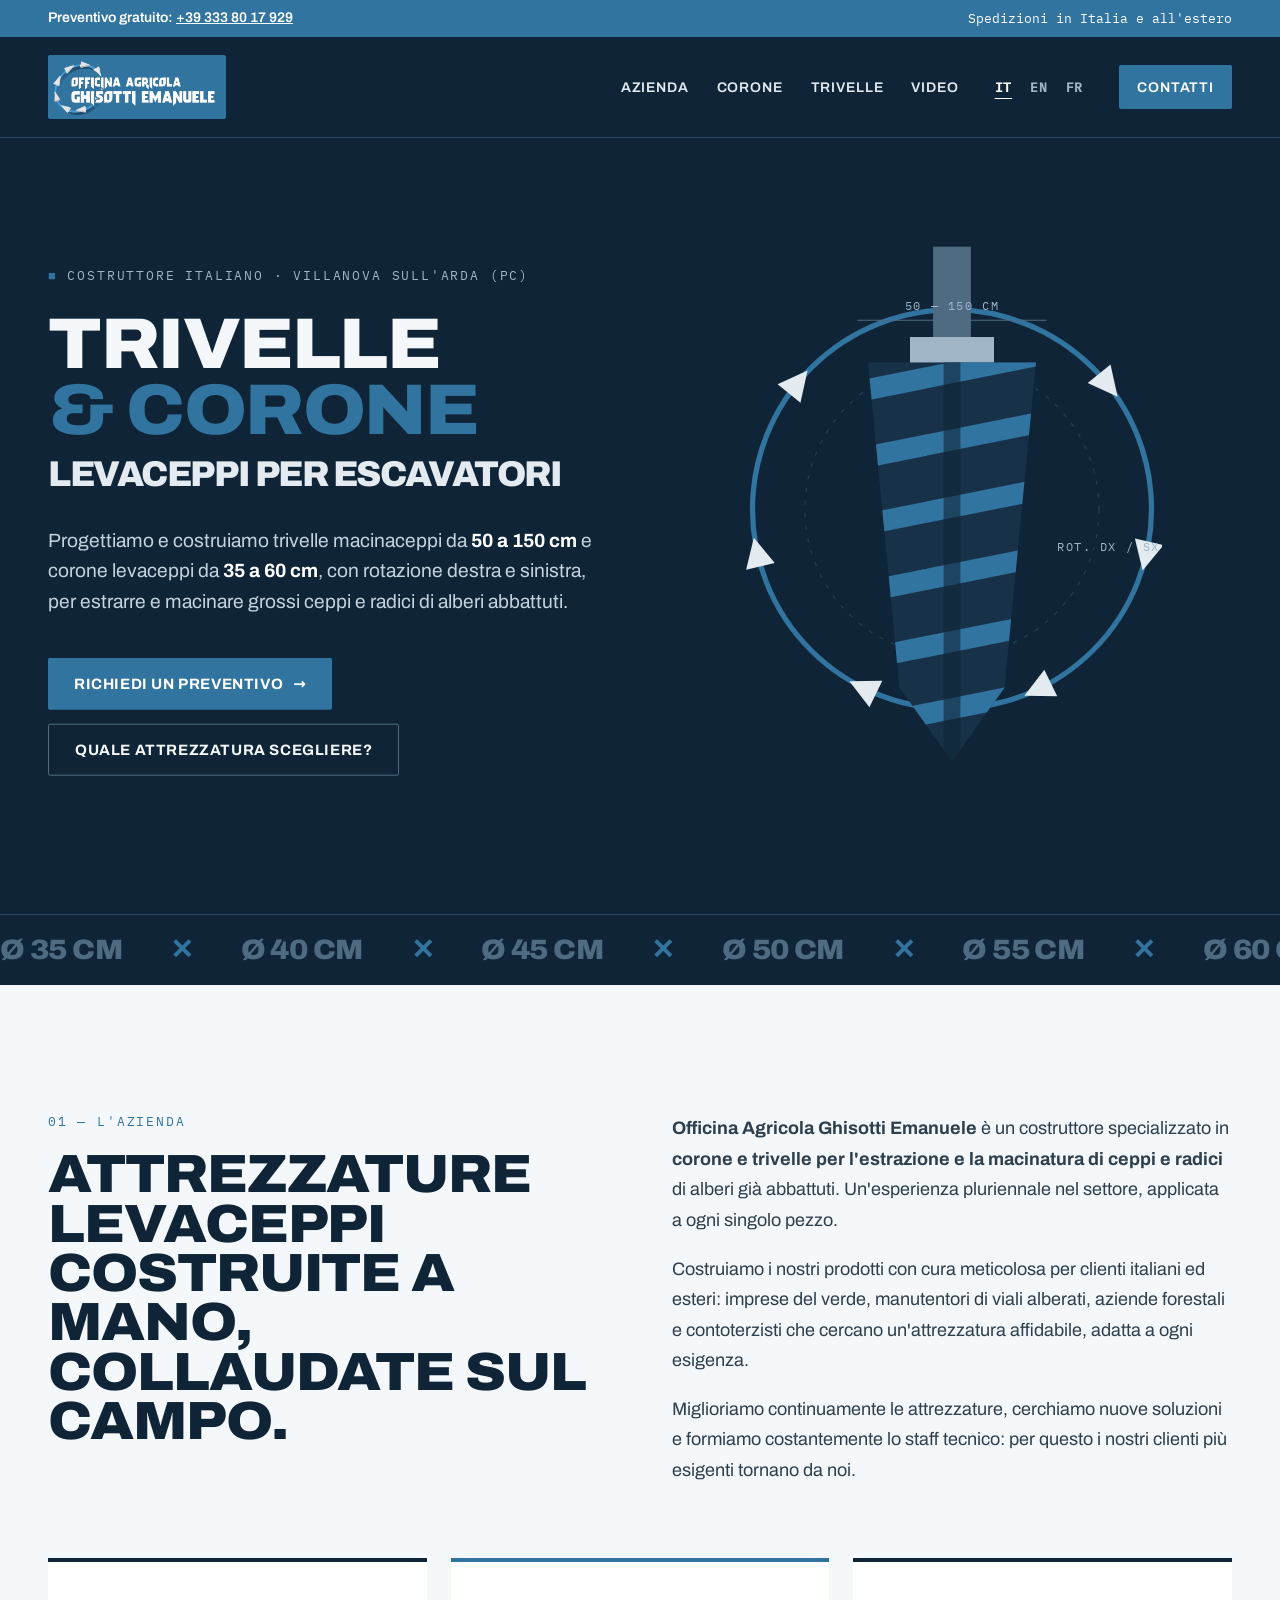
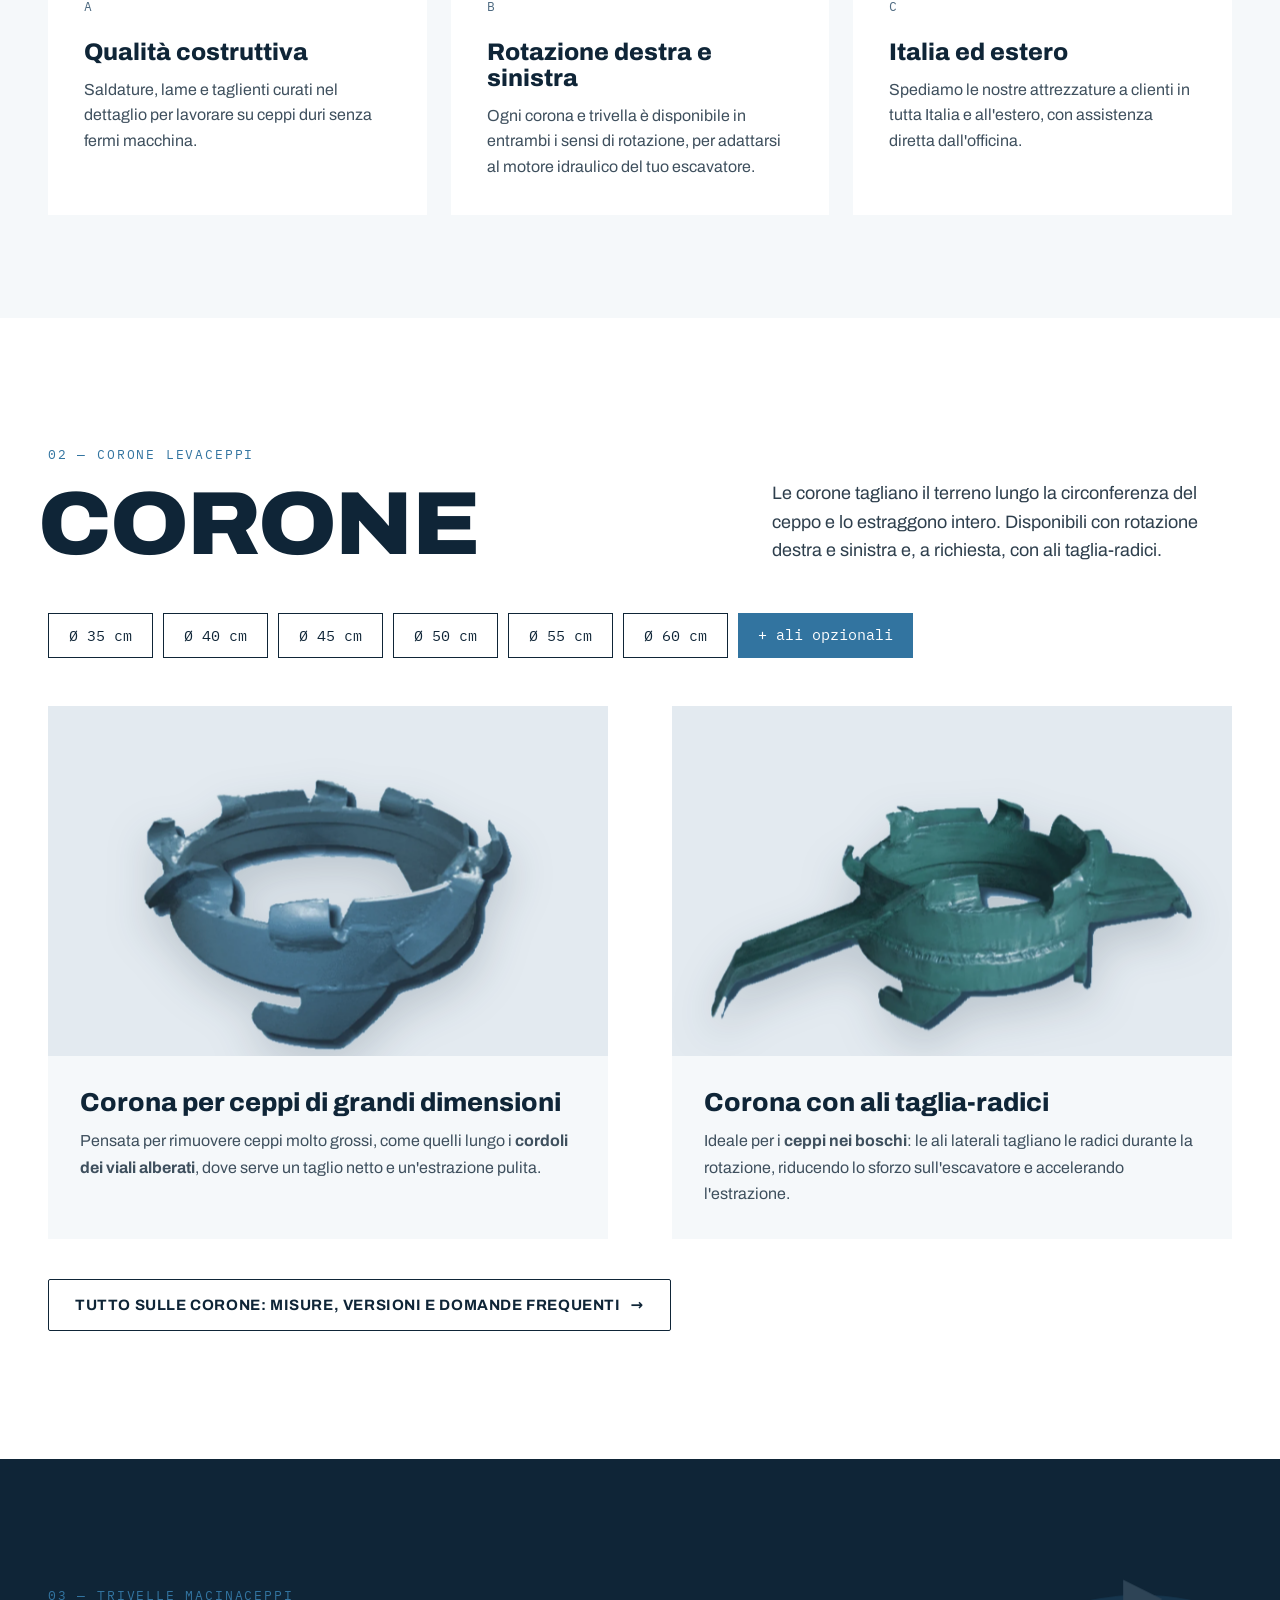
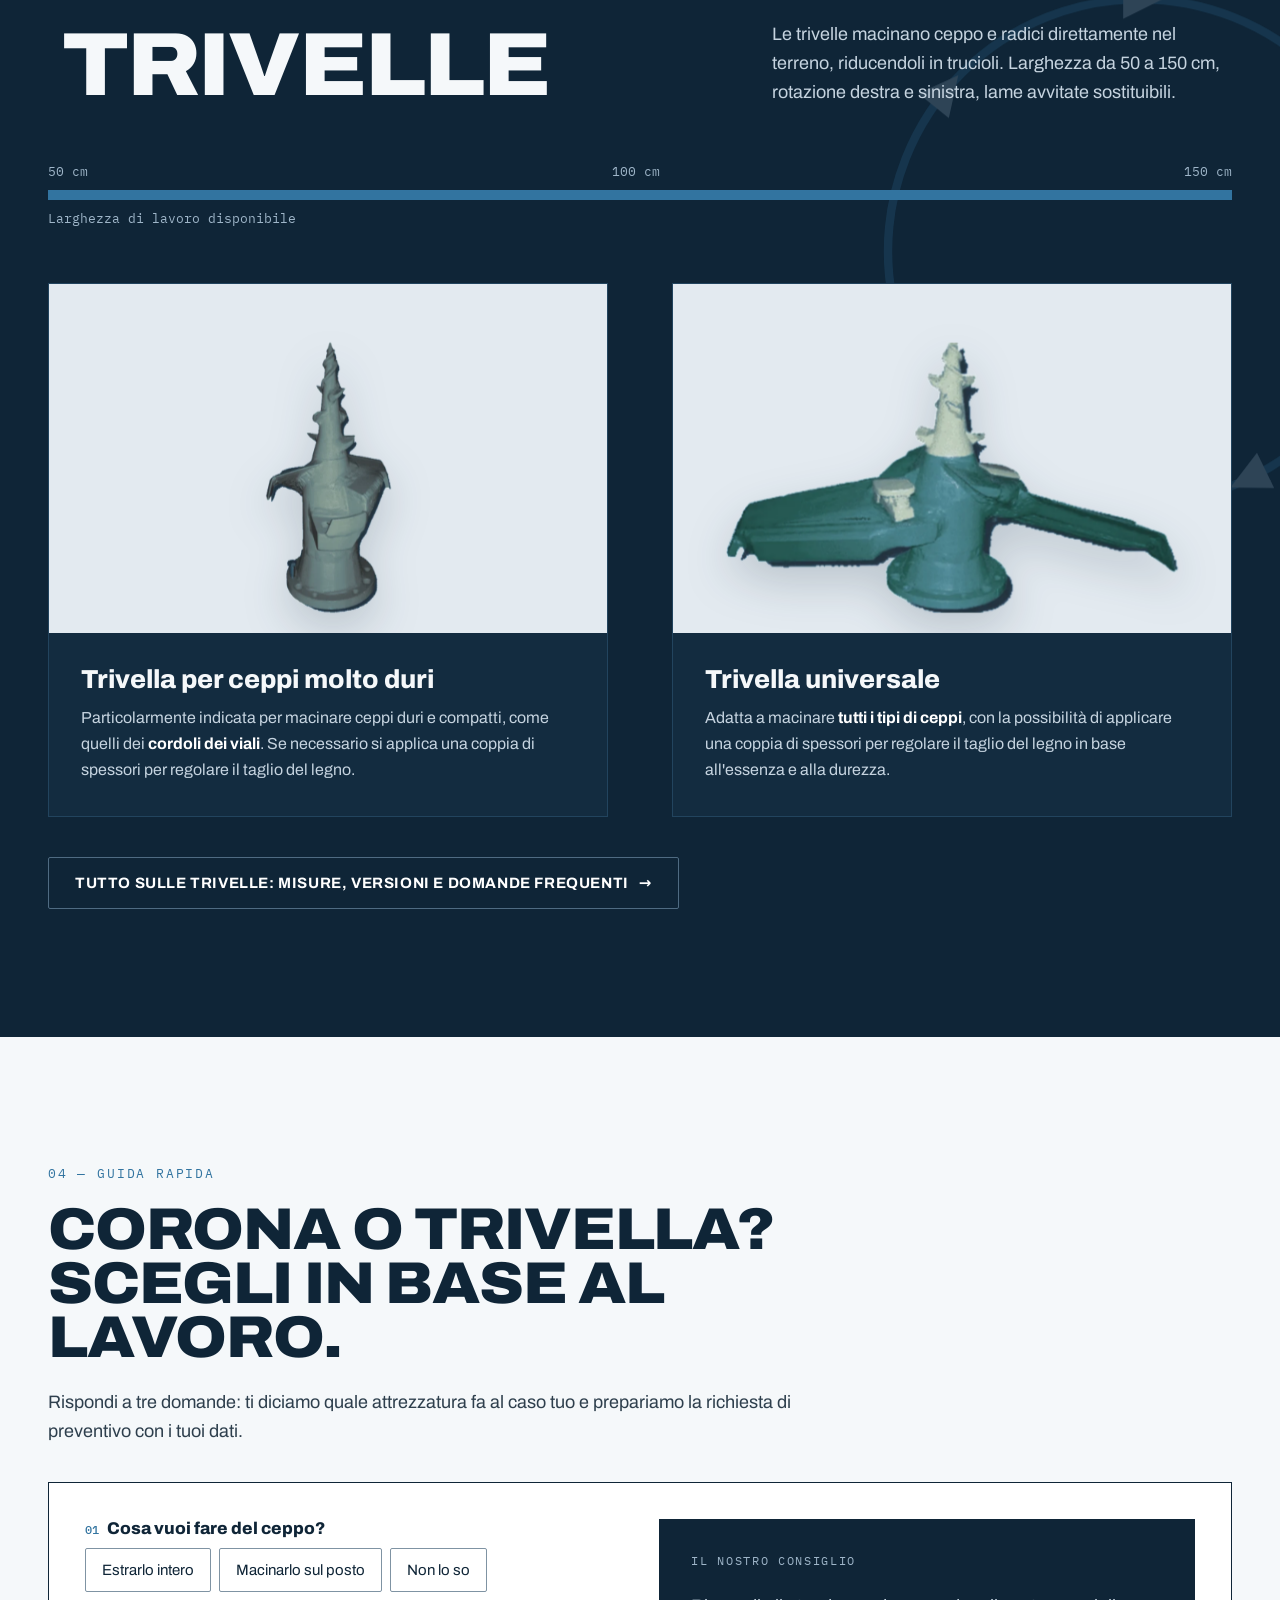
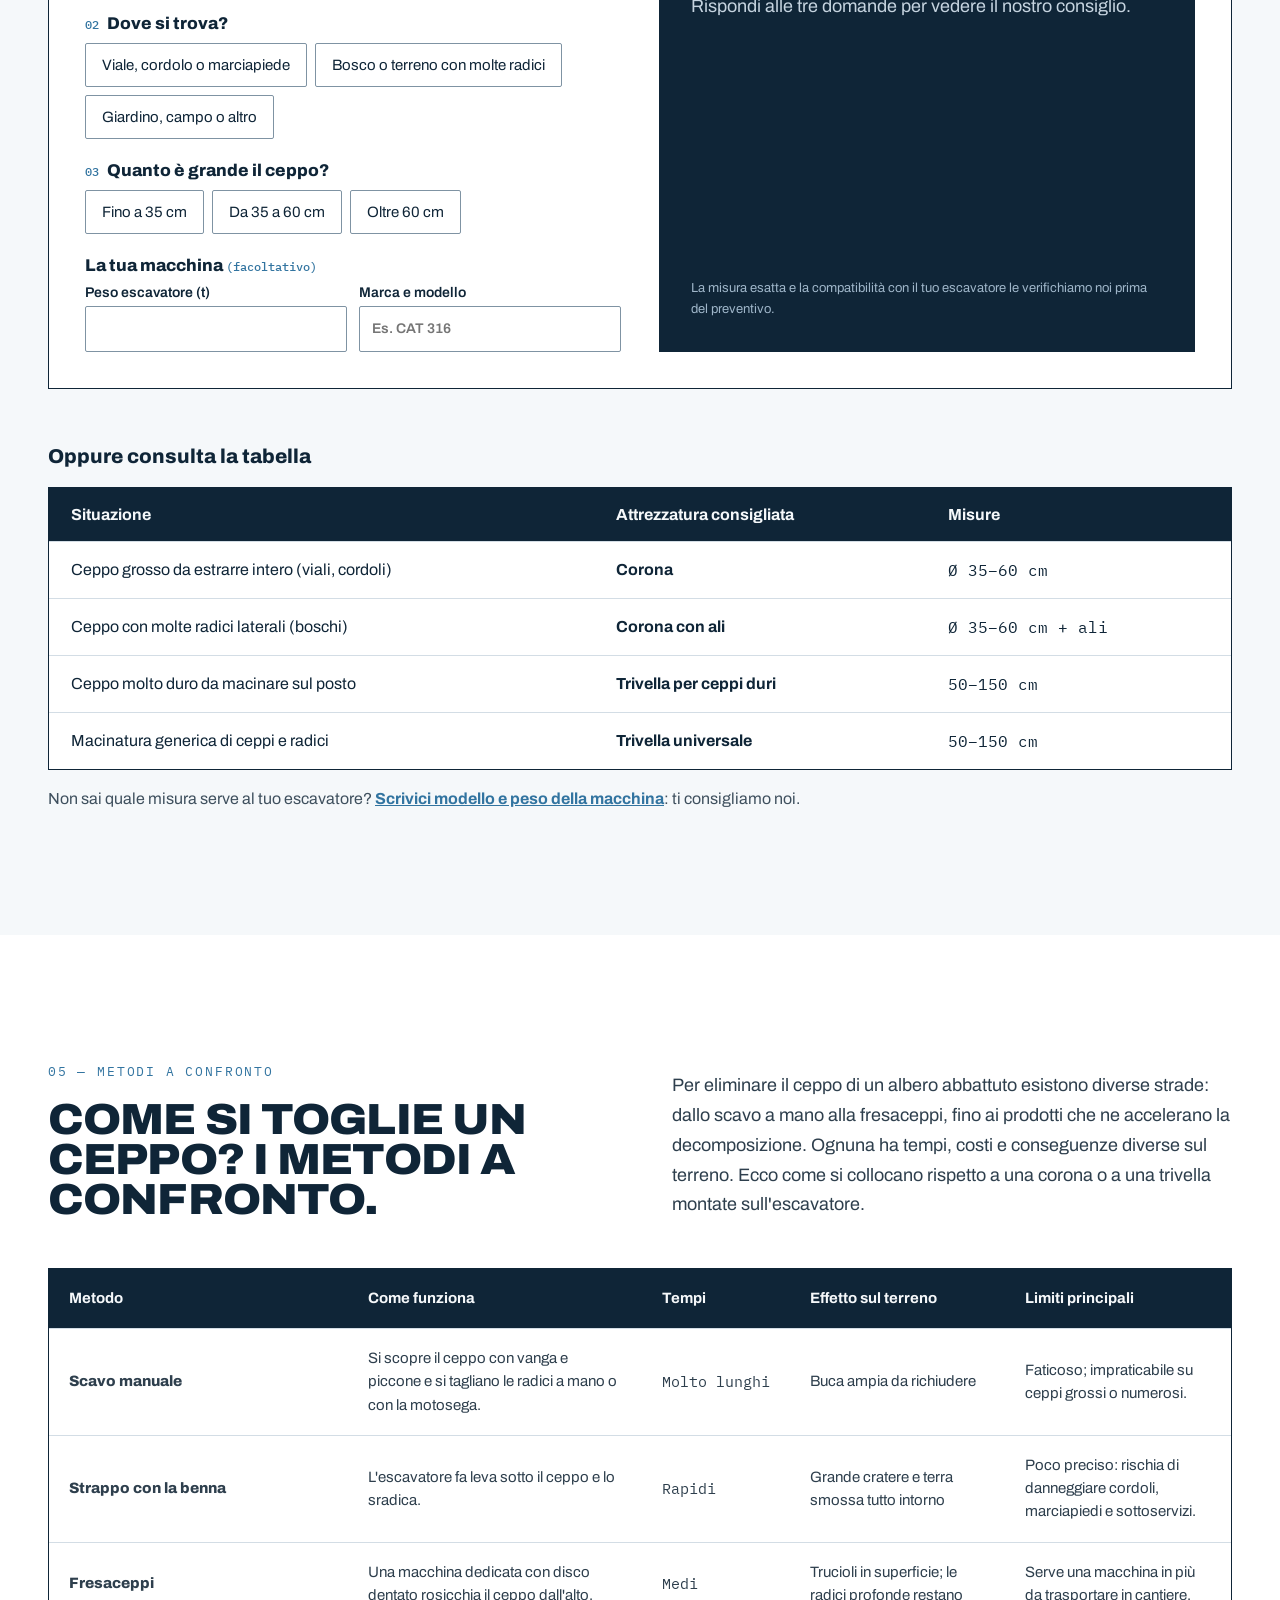
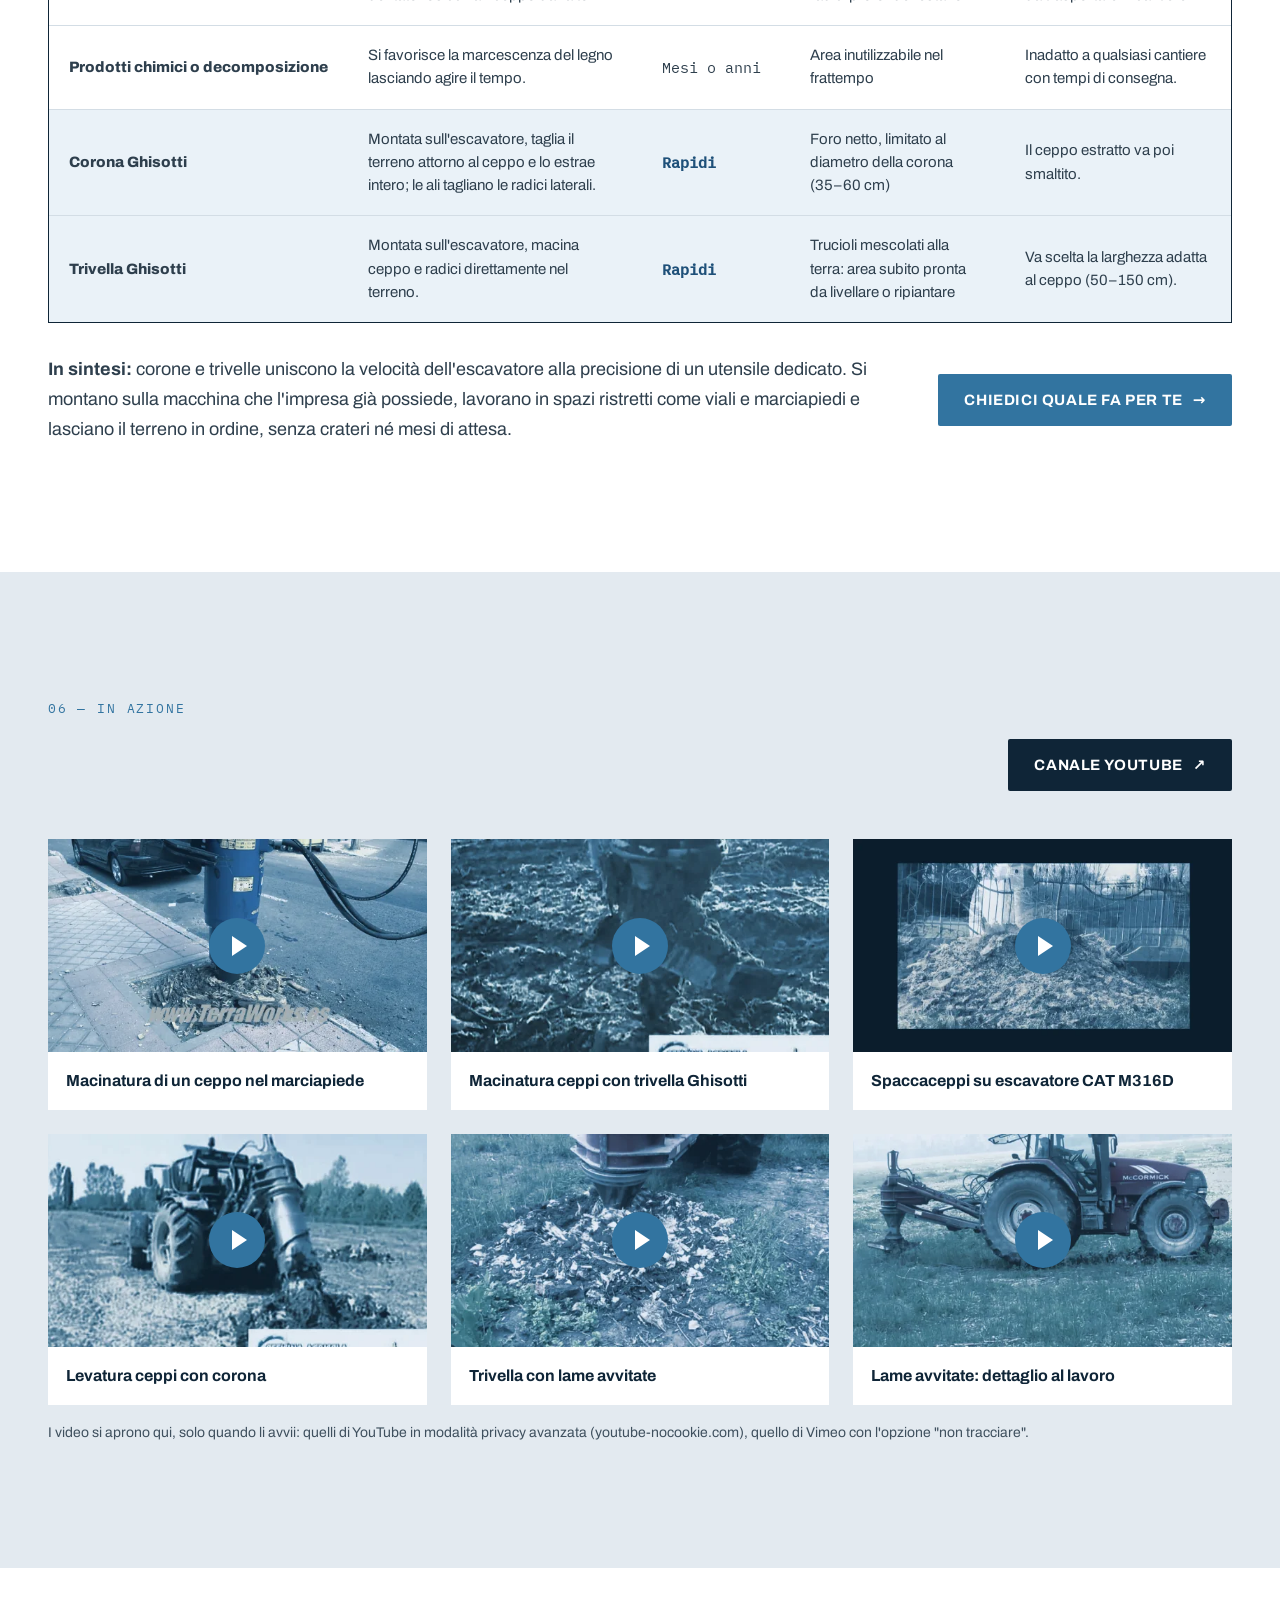
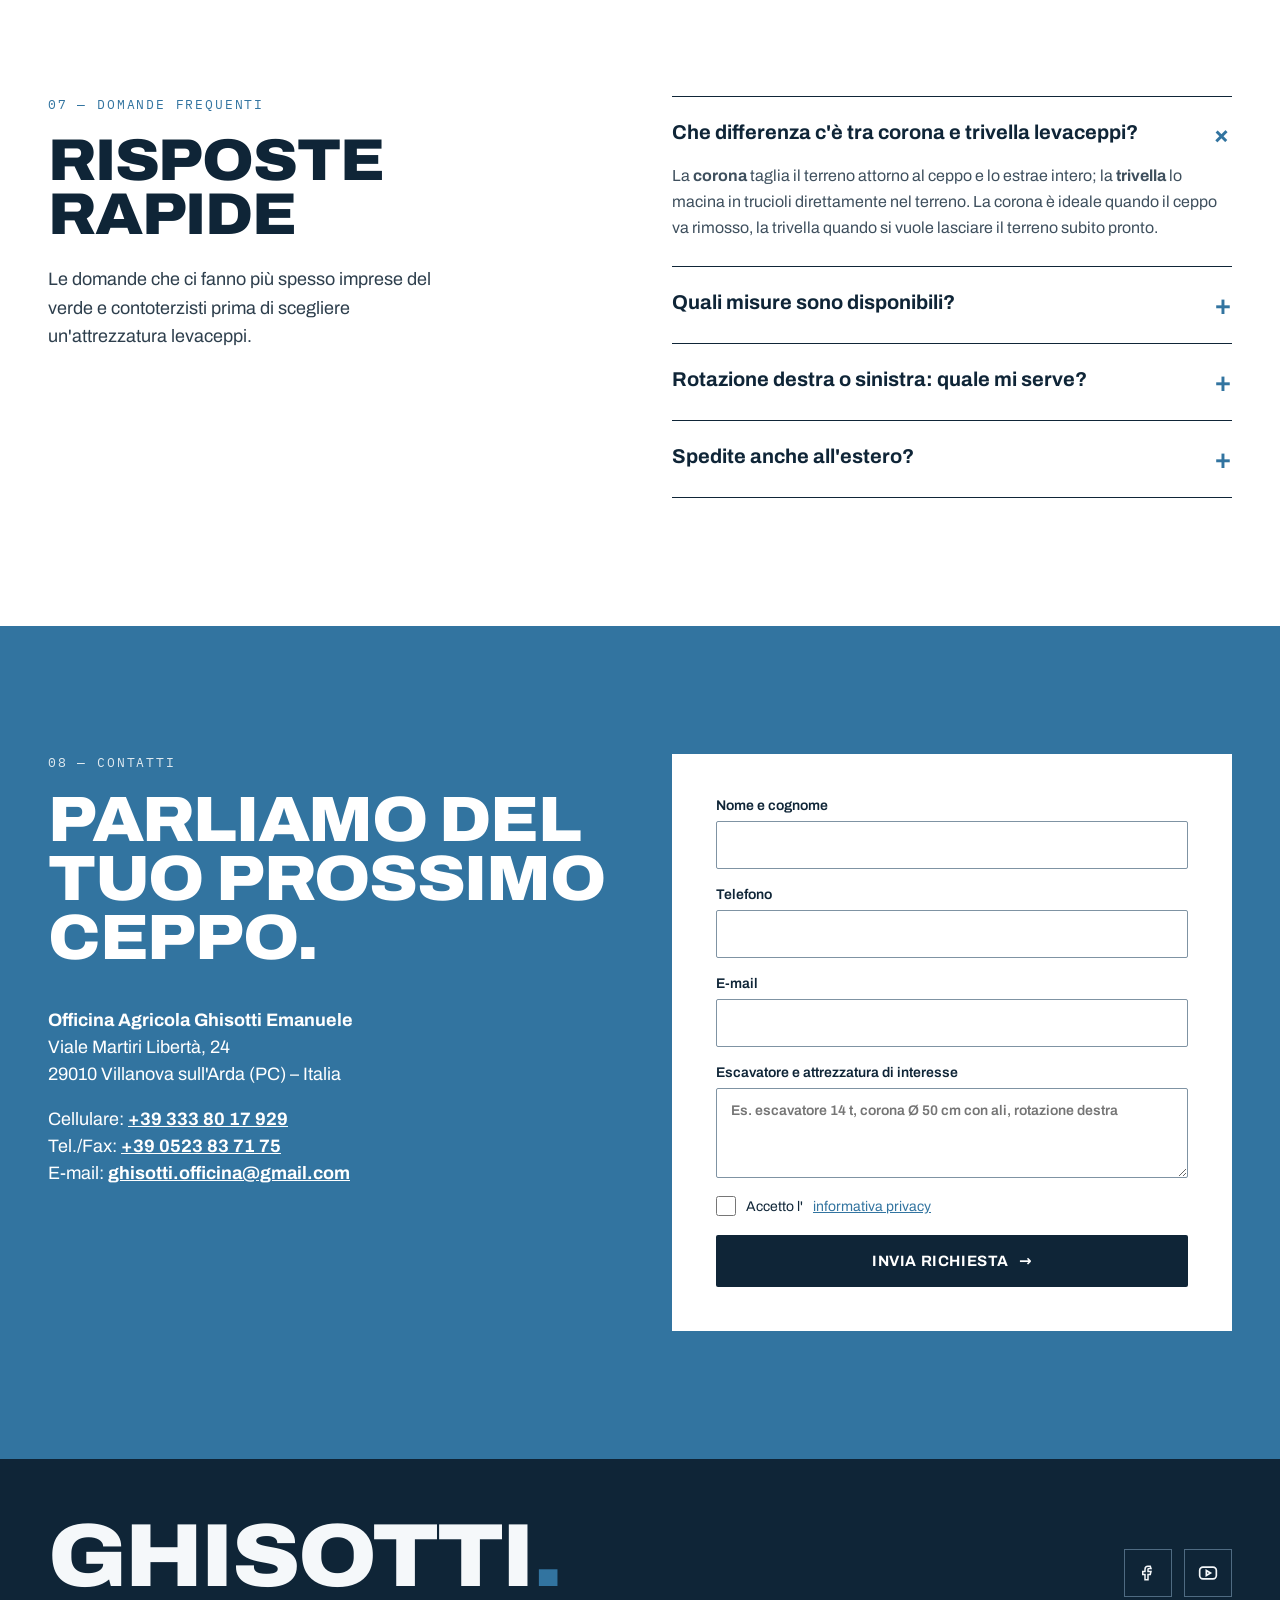
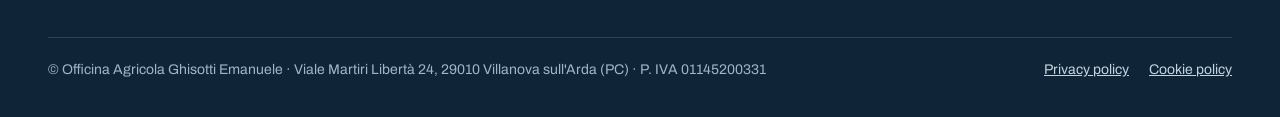
==== commit e80db22f: "Nascosto il video ospitato su Wix finché non c'è il file - Restano 6 video (5 YouTube + 1 Vimeo), gr" ====
--- a/index.html
+++ b/index.html
@@ -318,11 +318,7 @@
 </div>
 <a class="btn rv" href="https://www.youtube.com/channel/UCeYTT8SydsbMlQ8Gb6a0rGQ" style="background: #0F2537; color: #FFFFFF">Canale YouTube <span aria-hidden="true">↗</span></a>
 </div>
-<div class="grid4" style="margin-top: 48px">
-<a class="card rv" data-mp4="/assets/video/macinatura-ceppi.mp4" href="/assets/video/macinatura-ceppi.mp4" style="text-decoration: none; color: #0F2537; background: #FFFFFF; display: block">
-<div style="aspect-ratio: 16/9; background: #0F2537; position: relative; overflow: hidden; display: flex; align-items: center; justify-content: center"><img src="/assets/img/video-macinatura-wix.webp" width="549" height="304" loading="lazy" decoding="async" alt="" style="position: absolute; inset: 0; width: 100%; height: 100%; object-fit: cover"><svg width="56" height="56" viewBox="0 0 56 56" aria-hidden="true" style="position: relative"><circle cx="28" cy="28" r="28" fill="#3274A0"></circle><path d="M23 18 L38 28 L23 38 Z" fill="#FFFFFF"></path></svg></div>
-<p style="padding: 18px; margin: 0; font-weight: 700; line-height: 1.35">Macinatura ceppi lungo un viale</p>
-</a>
+<div class="grid3" style="margin-top: 48px">
 <a class="card rv" data-vimeo="190219845" href="https://vimeo.com/190219845" style="text-decoration: none; color: #0F2537; background: #FFFFFF; display: block">
 <div style="aspect-ratio: 16/9; background: #173248; position: relative; overflow: hidden; display: flex; align-items: center; justify-content: center"><img src="/assets/img/video-macinatura-vimeo.webp" width="549" height="304" loading="lazy" decoding="async" alt="" style="position: absolute; inset: 0; width: 100%; height: 100%; object-fit: cover"><svg width="56" height="56" viewBox="0 0 56 56" aria-hidden="true" style="position: relative"><circle cx="28" cy="28" r="28" fill="#3274A0"></circle><path d="M23 18 L38 28 L23 38 Z" fill="#FFFFFF"></path></svg></div>
 <p style="padding: 18px; margin: 0; font-weight: 700; line-height: 1.35">Macinatura di un ceppo nel marciapiede</p>
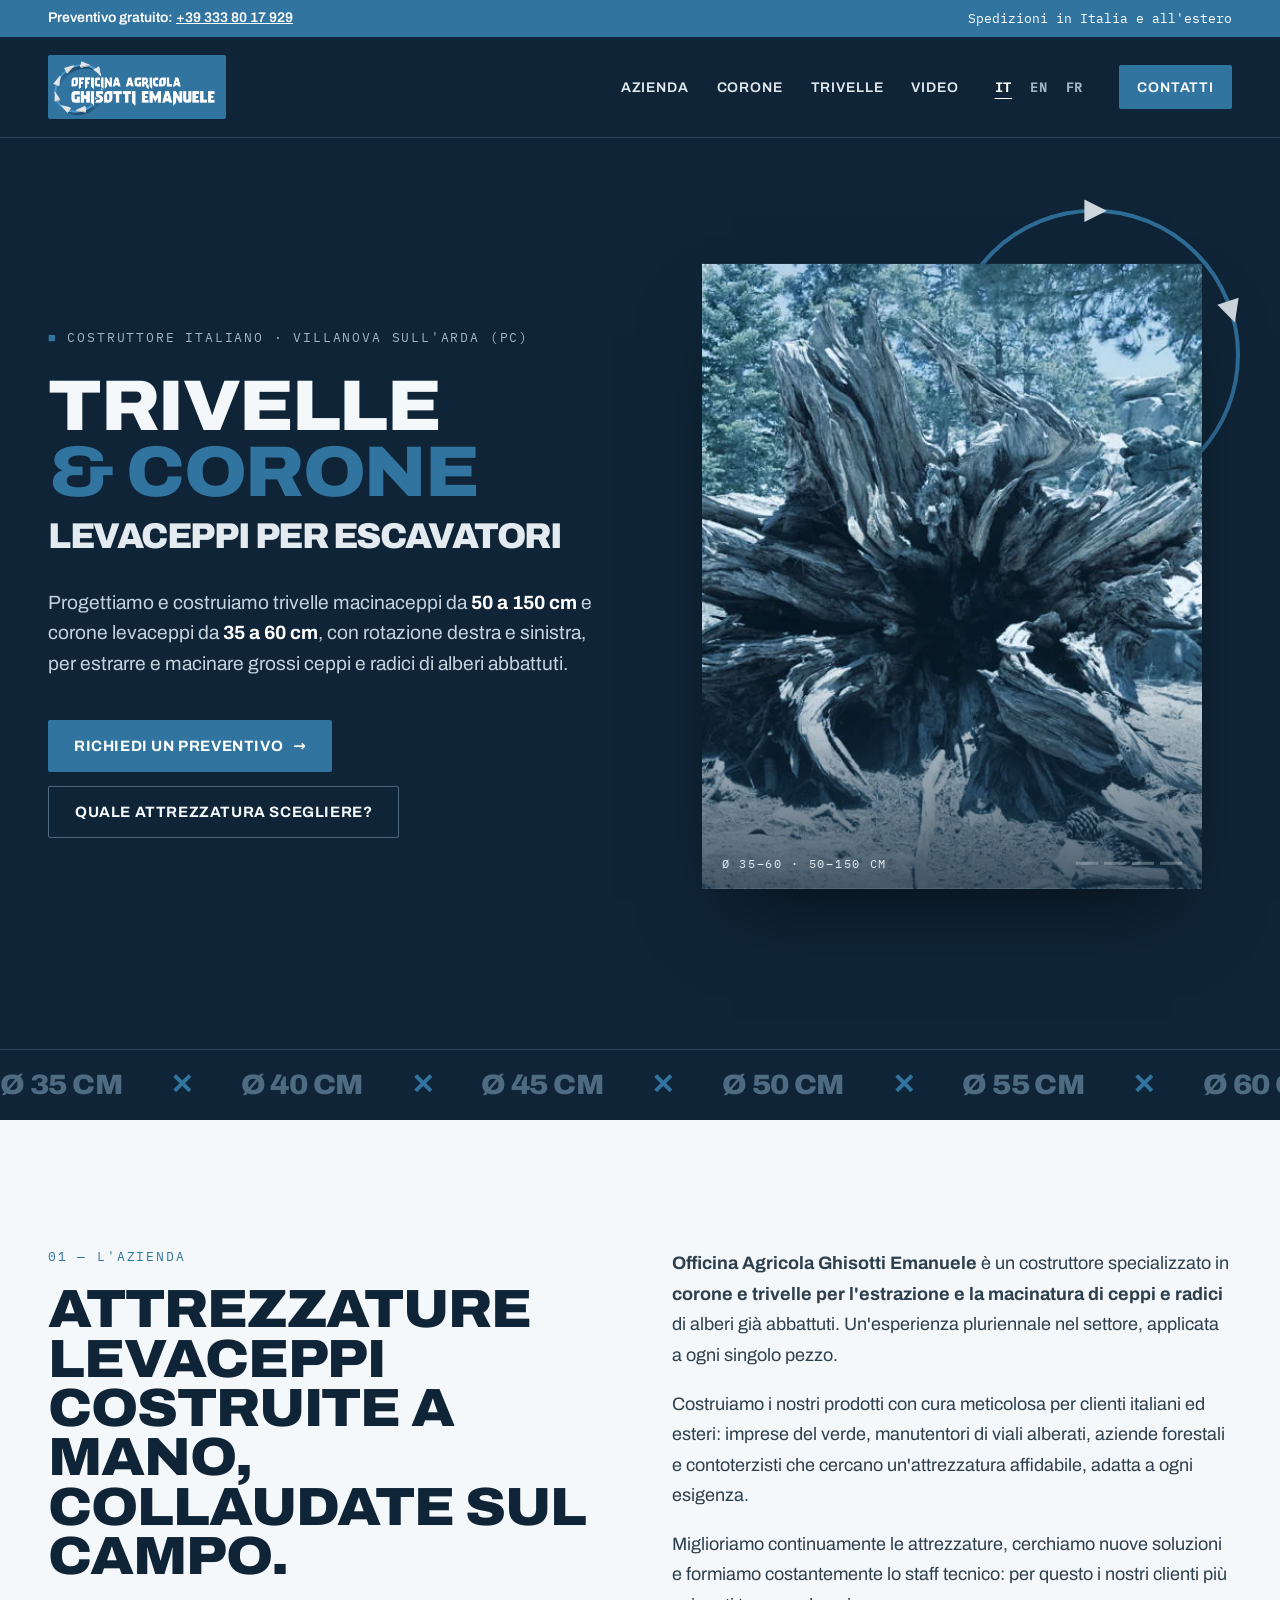
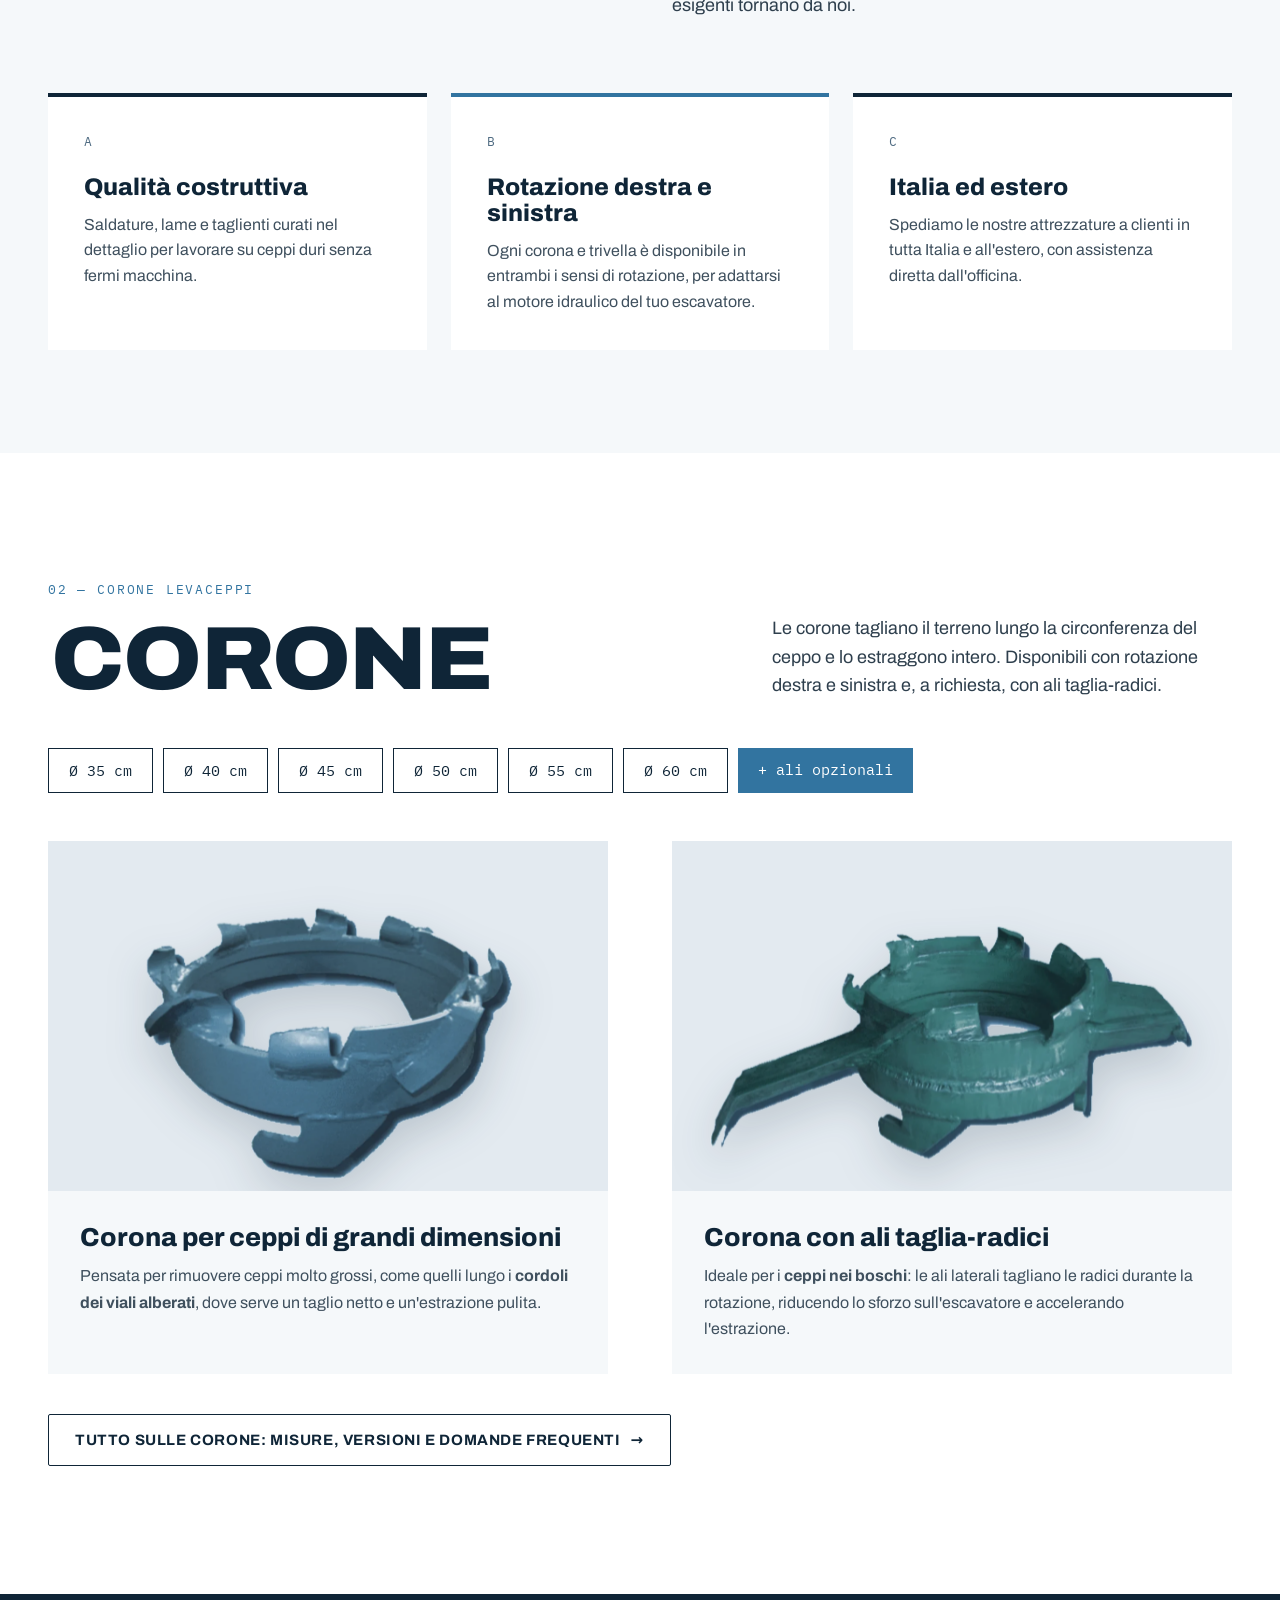
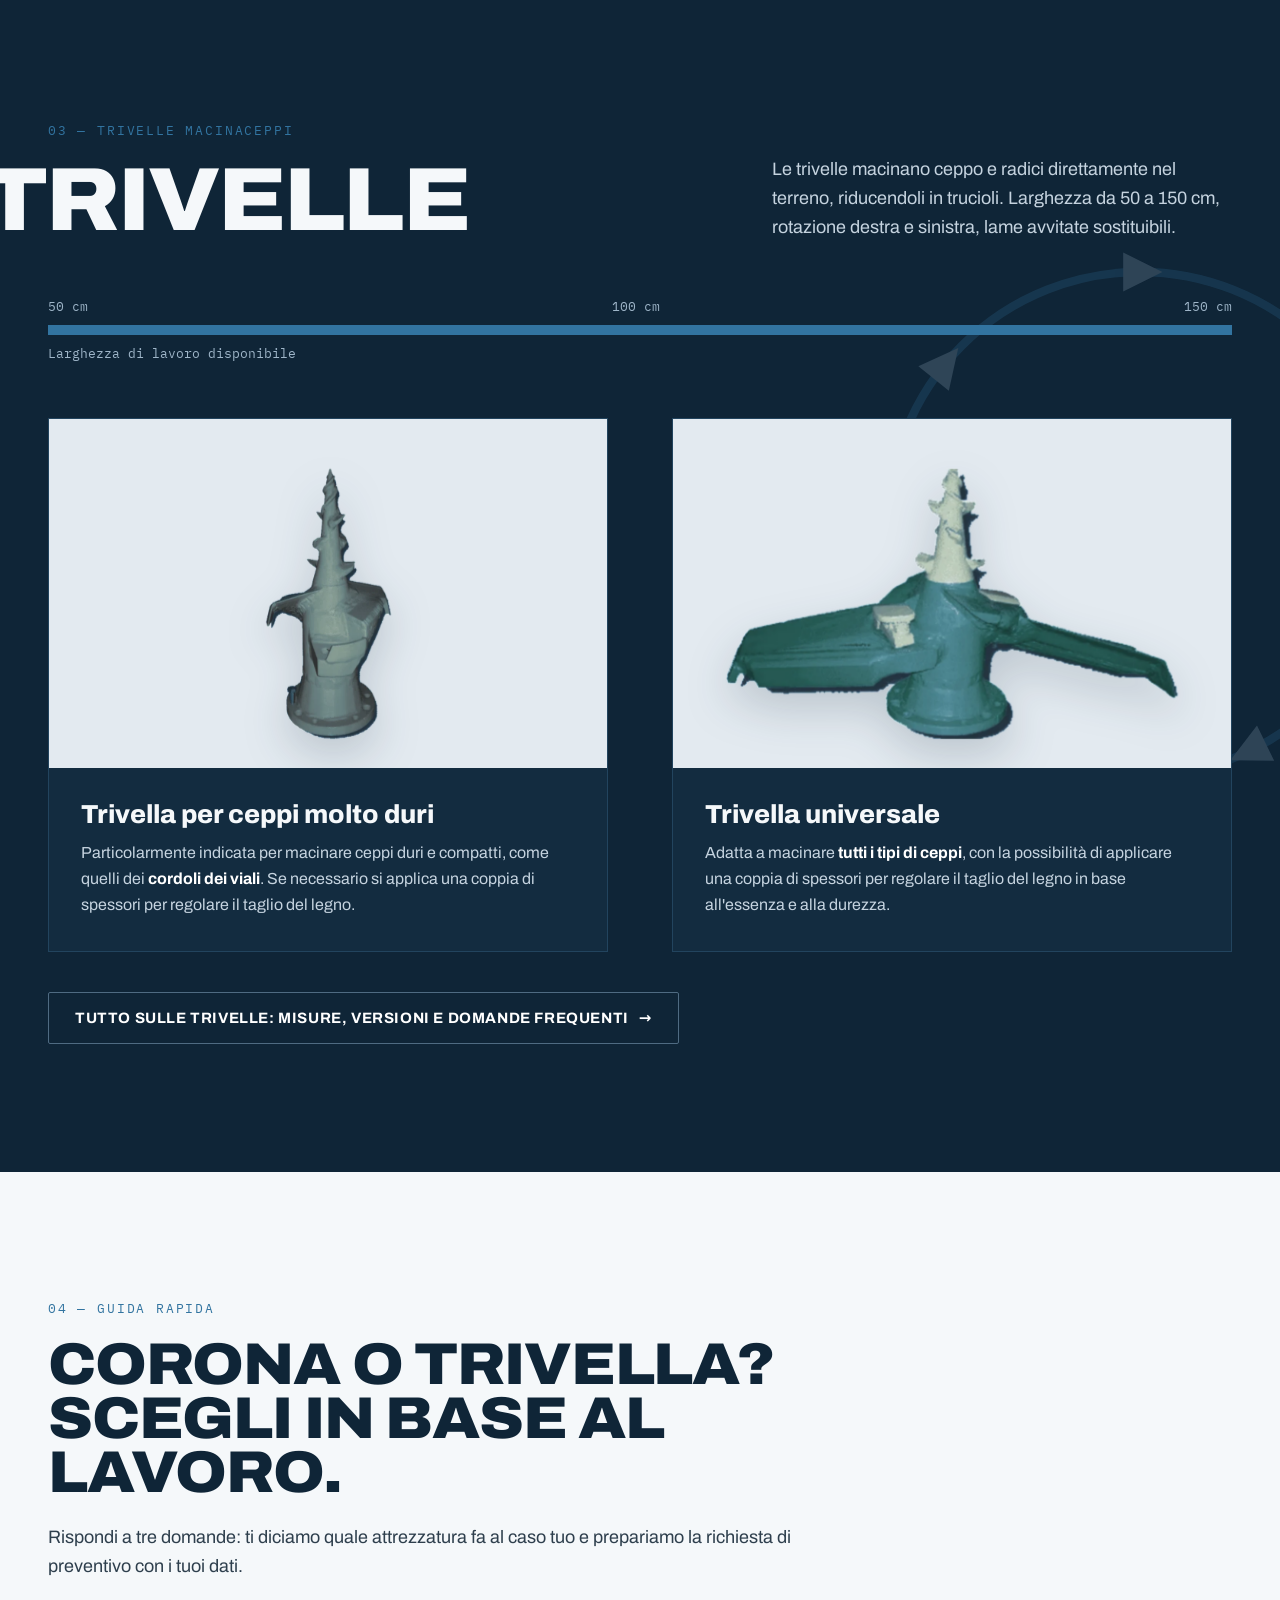
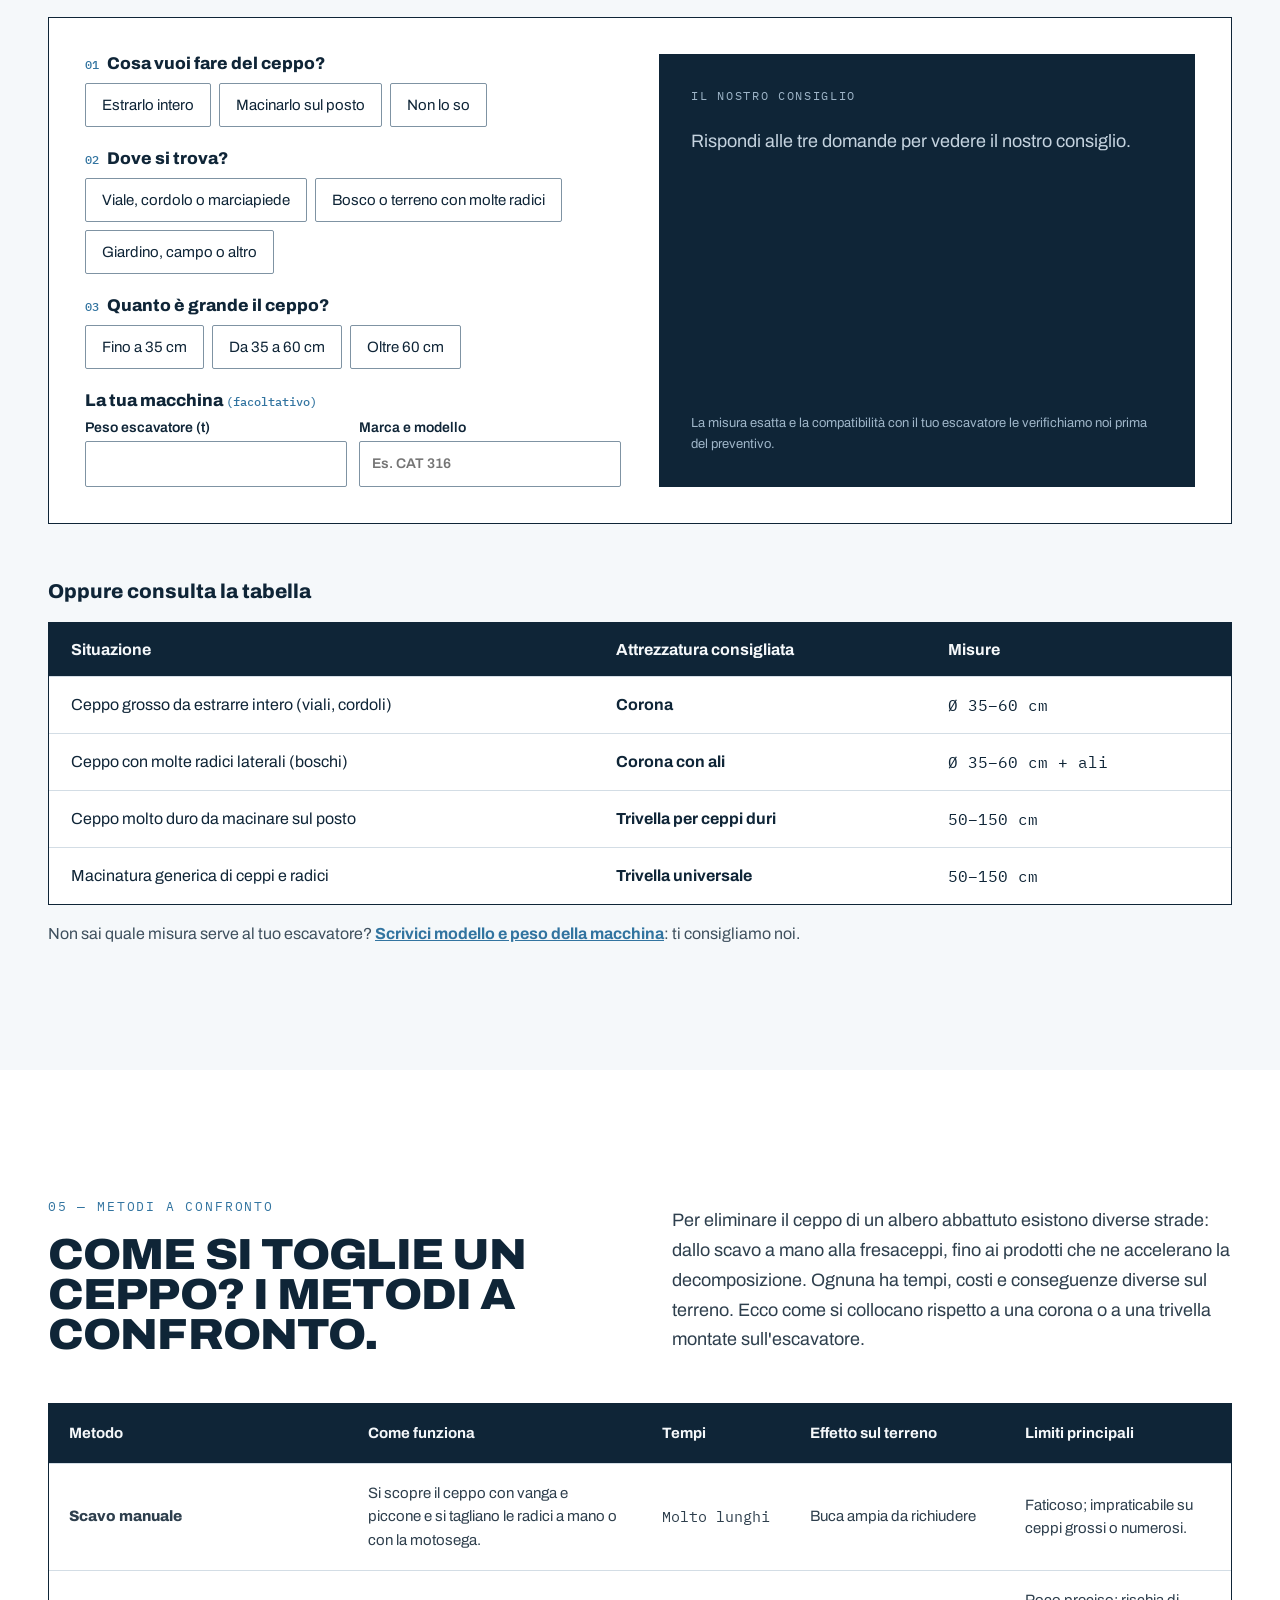
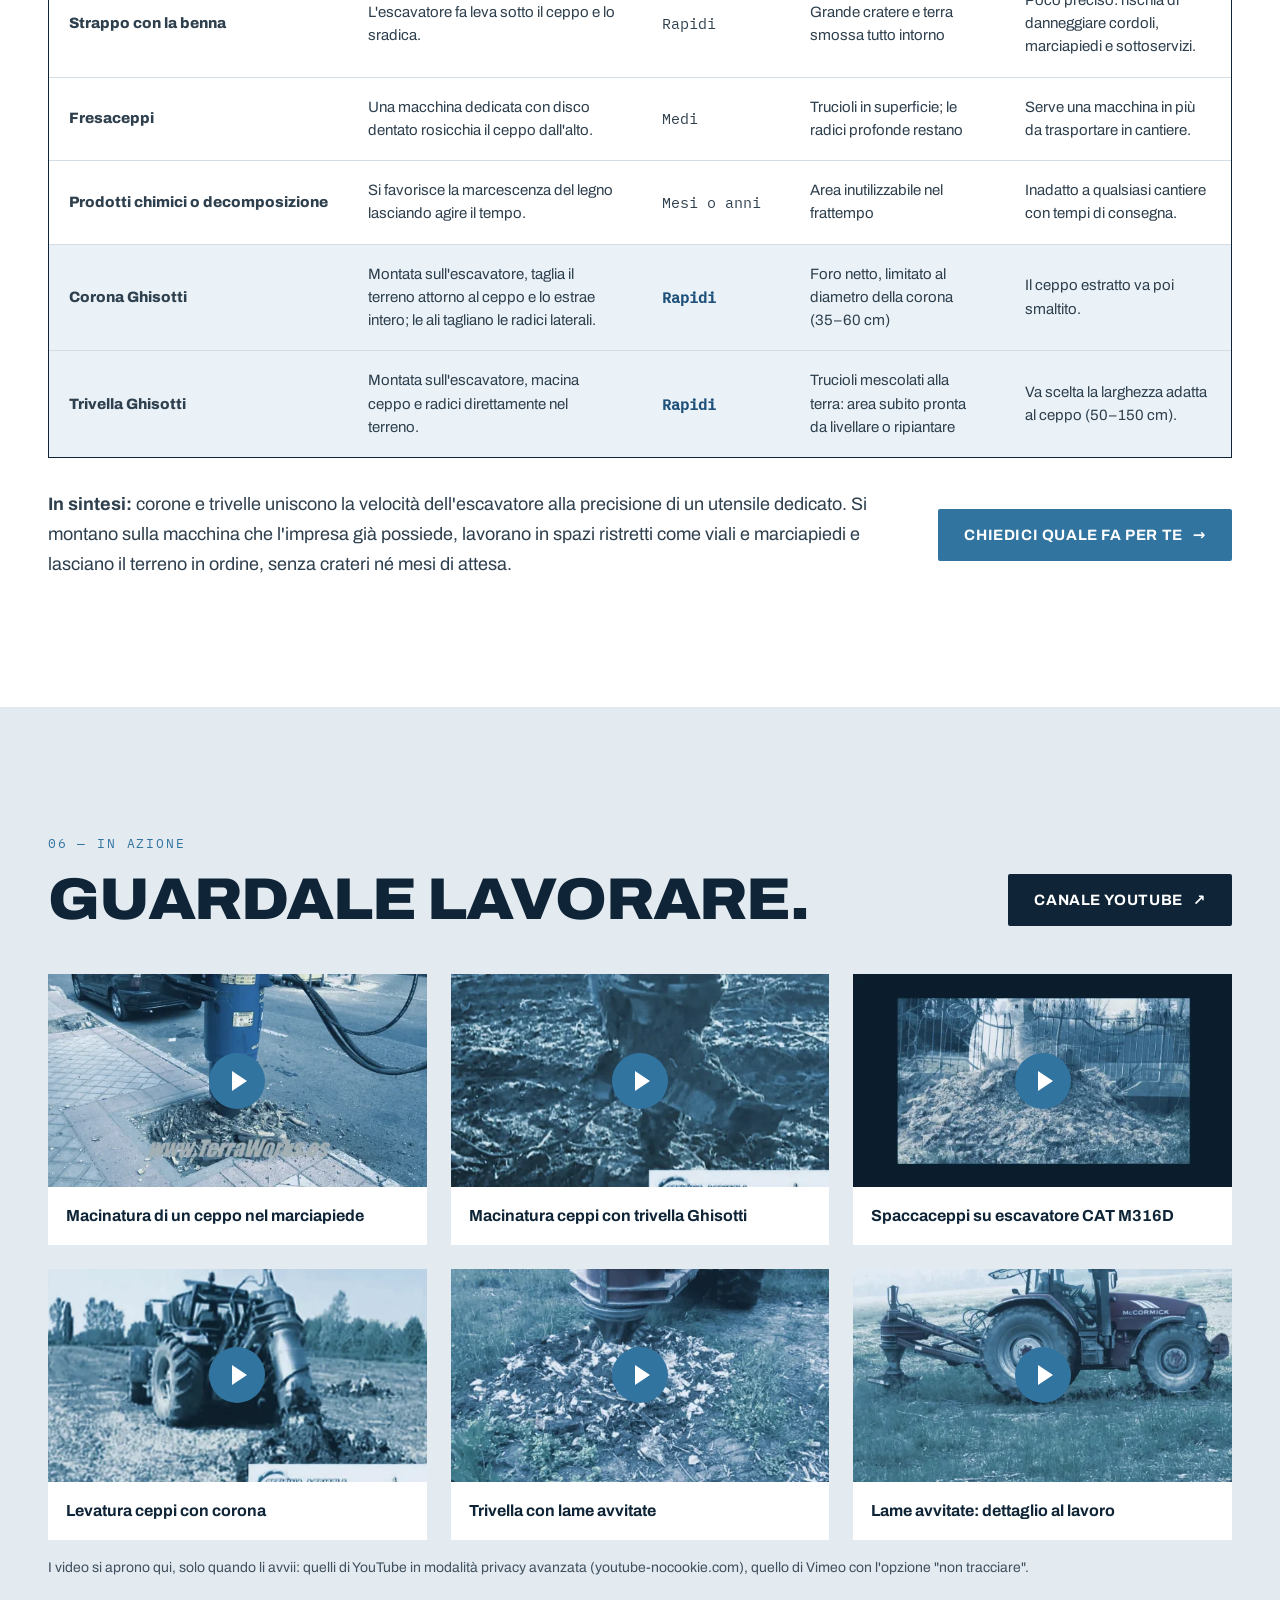
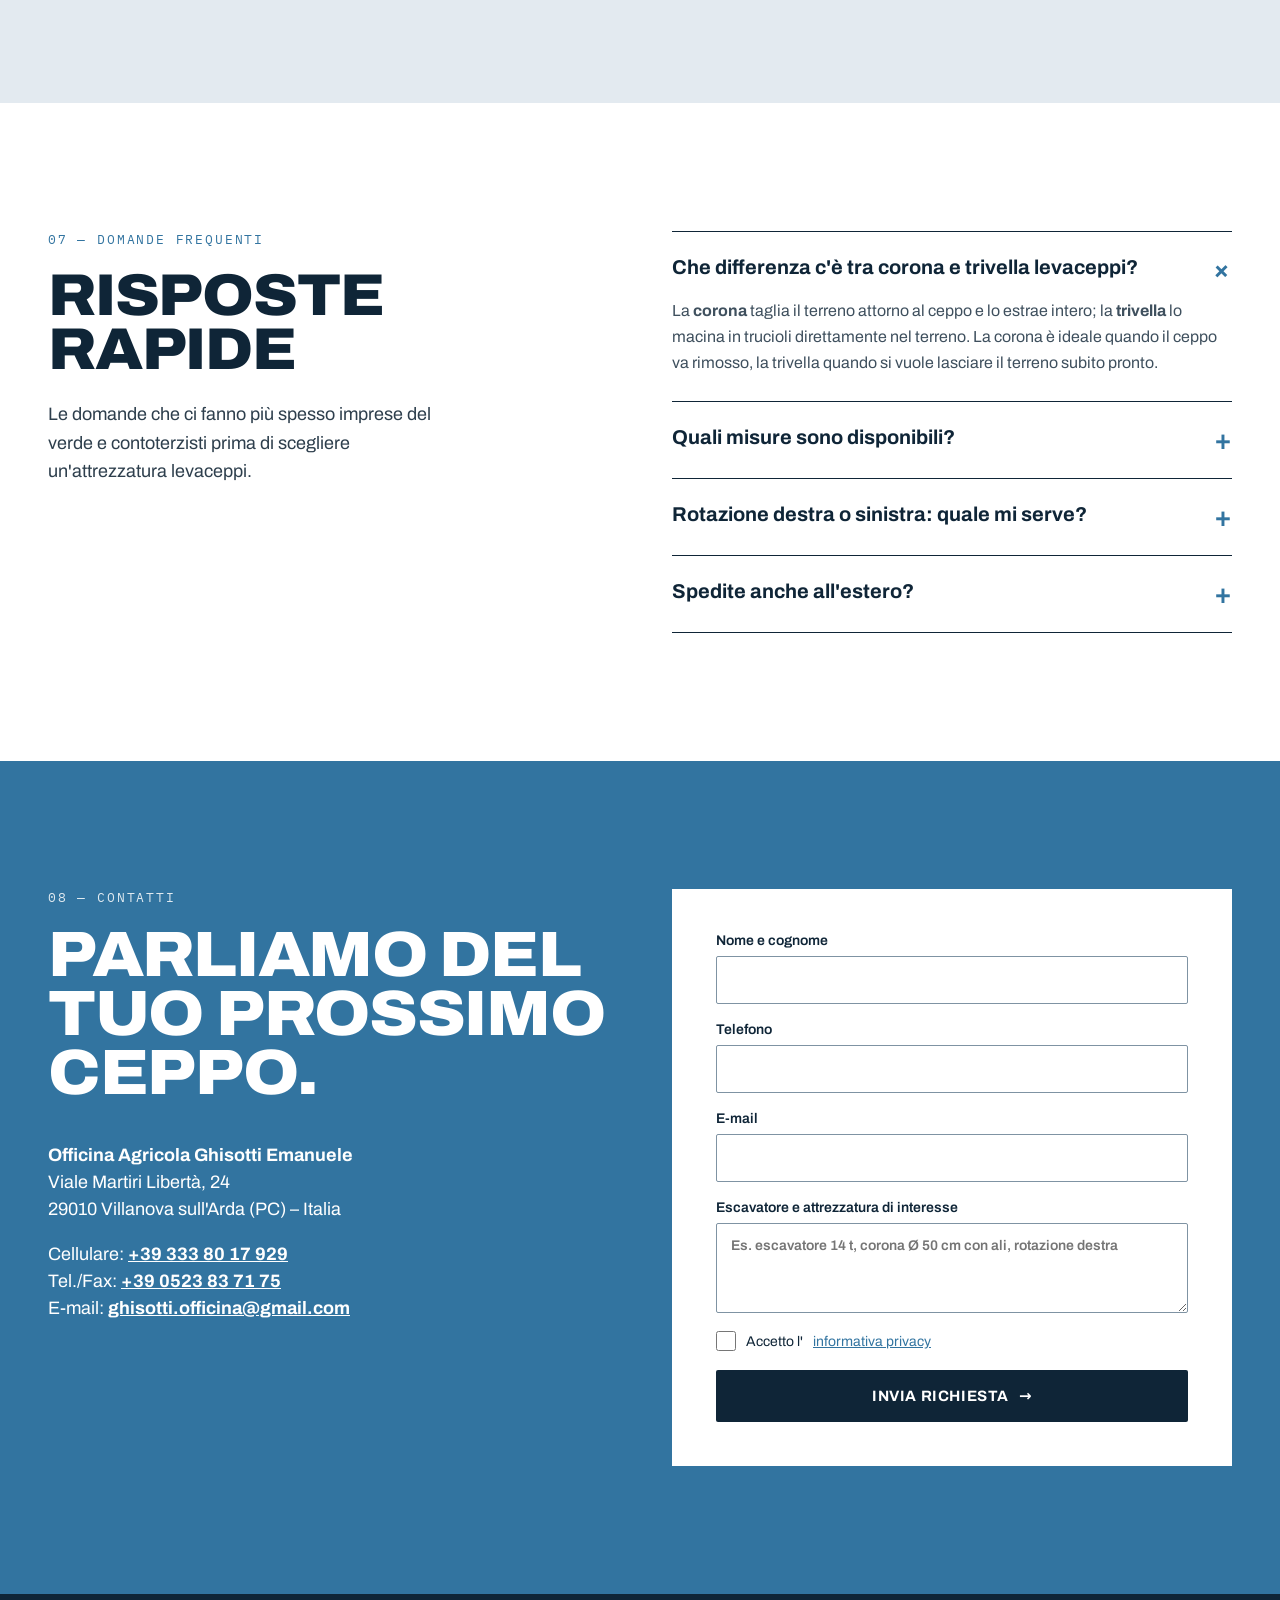
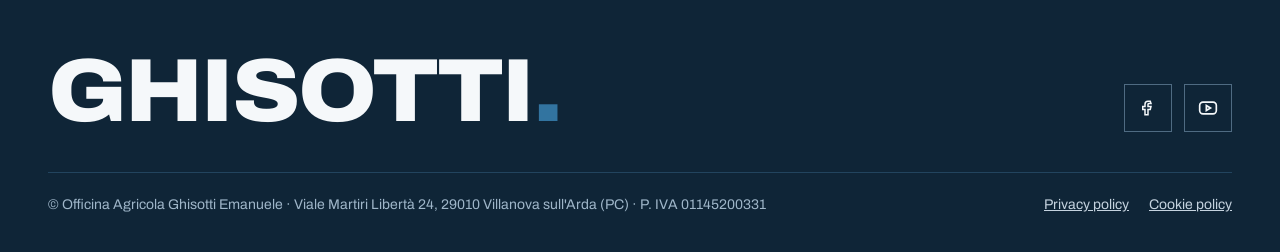
==== commit 2e9cbbef: "Home: 4 foto in dissolvenza al posto dell'animazione della trivella - Foto gratuite Unsplash (ceppo " ====
--- a/index.html
+++ b/index.html
@@ -23,7 +23,7 @@
 <link rel="icon" type="image/png" sizes="32x32" href="/assets/img/favicon-32.png">
 <link rel="apple-touch-icon" href="/assets/img/apple-touch-icon.png">
 <link rel="preload" href="/assets/fonts/archivo-latin-wdth-normal.woff2" as="font" type="font/woff2" crossorigin>
-<link rel="stylesheet" href="/assets/css/site.css?v=9d75d716">
+<link rel="stylesheet" href="/assets/css/site.css?v=17aea0e6">
 <script type="application/ld+json">{"@context":"https://schema.org","@graph":[{"@type":"LocalBusiness","@id":"https://www.officinaghisotti.it/#org","name":"Officina Agricola Ghisotti Emanuele","url":"https://www.officinaghisotti.it","email":"ghisotti.officina@gmail.com","telephone":"+39 333 8017929","faxNumber":"+39 0523 837175","vatID":"IT01145200331","address":{"@type":"PostalAddress","streetAddress":"Viale Martiri Libertà, 24","postalCode":"29010","addressLocality":"Villanova sull'Arda","addressRegion":"PC","addressCountry":"IT"},"areaServed":["IT","EU"],"sameAs":["https://www.facebook.com/manuel.ghisotti","https://www.youtube.com/channel/UCeYTT8SydsbMlQ8Gb6a0rGQ"],"description":"Costruttore di trivelle macinaceppi e corone levaceppi con rotazione destra e sinistra per escavatori."},{"@type":"Product","name":"Trivella macinaceppi Ghisotti","brand":{"@id":"https://www.officinaghisotti.it/#org"},"description":"Trivella per la macinatura di ceppi e radici, larghezza da 50 a 150 cm, rotazione destra o sinistra, spessori opzionali per regolare il taglio del legno."},{"@type":"Product","name":"Corona levaceppi Ghisotti","brand":{"@id":"https://www.officinaghisotti.it/#org"},"description":"Corona per l'estrazione di grossi ceppi, diametro 35, 40, 45, 50, 55 e 60 cm, rotazione destra o sinistra, ali taglia-radici opzionali."},{"@type":"FAQPage","mainEntity":[{"@type":"Question","name":"Che differenza c'è tra corona e trivella levaceppi?","acceptedAnswer":{"@type":"Answer","text":"La corona estrae il ceppo intero tagliandolo lungo la circonferenza; la trivella lo macina in trucioli direttamente nel terreno."}},{"@type":"Question","name":"Quali misure sono disponibili?","acceptedAnswer":{"@type":"Answer","text":"Corone da 35 a 60 cm di diametro (35, 40, 45, 50, 55, 60 cm), trivelle da 50 a 150 cm di larghezza."}},{"@type":"Question","name":"Spedite all'estero?","acceptedAnswer":{"@type":"Answer","text":"Sì, Officina Ghisotti fornisce clienti in Italia e all'estero."}}]}]}</script>
 </head>
 <body id="top">
@@ -74,28 +74,15 @@
 </div>
 
 <!-- Illustrazione trivella animata -->
-<div class="in6" data-parallax="0.22" style="display: flex; justify-content: center; align-items: center; position: relative; min-height: 420px">
-<svg viewBox="0 0 400 520" style="width: min(100%,420px); height: auto" aria-hidden="true">
-<defs>
-<clipPath id="auger"><path d="M120 120 L280 120 L250 430 L200 500 L150 430 Z"></path></clipPath>
-</defs>
-<g class="spin"><circle cx="200" cy="260" r="190" fill="none" stroke="#3274A0" stroke-width="5"></circle><g fill="#E3EAF0"><path d="M188 56 L216 70 L188 84 Z"></path><path d="M188 56 L216 70 L188 84 Z" transform="rotate(51 200 260)"></path><path d="M188 56 L216 70 L188 84 Z" transform="rotate(103 200 260)"></path><path d="M188 56 L216 70 L188 84 Z" transform="rotate(154 200 260)"></path><path d="M188 56 L216 70 L188 84 Z" transform="rotate(206 200 260)"></path><path d="M188 56 L216 70 L188 84 Z" transform="rotate(257 200 260)"></path><path d="M188 56 L216 70 L188 84 Z" transform="rotate(309 200 260)"></path></g></g>
-<circle cx="200" cy="260" r="140" fill="none" stroke="#22445E" stroke-width="1" stroke-dasharray="4 8"></circle>
-<rect x="182" y="10" width="36" height="120" fill="#4F6B82"></rect>
-<rect x="160" y="96" width="80" height="28" fill="#9FB6C9"></rect>
-<g clip-path="url(#auger)">
-<rect x="100" y="110" width="200" height="420" fill="#173248"></rect>
-<g class="drill">
-<path d="M100 150 L300 110 M100 214 L300 174 M100 278 L300 238 M100 342 L300 302 M100 406 L300 366 M100 470 L300 430 M100 534 L300 494 M100 598 L300 558" stroke="#3274A0" stroke-width="20"></path>
-</g>
-<rect x="192" y="110" width="16" height="400" fill="#0F2537" opacity=".6"></rect>
-</g>
-<g class="mono" font-size="11" fill="#9FB6C9" letter-spacing="1.5">
-<line x1="110" y1="80" x2="290" y2="80" stroke="#4F6B82"></line>
-<text x="200" y="70" text-anchor="middle">50 — 150 CM</text>
-<text x="300" y="300">ROT. DX / SX</text>
-</g>
-</svg>
+<div class="in6 hero-media" data-parallax="0.12">
+<svg class="spin hero-ring" viewBox="0 0 400 400" aria-hidden="true"><circle cx="200" cy="200" r="180" fill="none" stroke="#3274A0" stroke-width="5"></circle><g fill="#E3EAF0"><path d="M188 6 L216 20 L188 34 Z"></path><path d="M188 6 L216 20 L188 34 Z" transform="rotate(72 200 200)"></path><path d="M188 6 L216 20 L188 34 Z" transform="rotate(144 200 200)"></path><path d="M188 6 L216 20 L188 34 Z" transform="rotate(216 200 200)"></path><path d="M188 6 L216 20 L188 34 Z" transform="rotate(288 200 200)"></path></g></svg>
+<figure class="hero-show" role="group" aria-label="Ceppi e radici, dal bosco al cantiere">
+<img class="hs hs1" src="/assets/img/hero-radici.webp" width="900" height="600" loading="eager" fetchpriority="high" decoding="async" alt="Ceppo d'albero sradicato con le radici esposte" style="object-position: 50% 50%">
+<img class="hs hs2" src="/assets/img/hero-fresatura.webp" width="900" height="600" loading="lazy" decoding="async" alt="Operatore al lavoro con una macchina macinaceppi" style="object-position: 62% 50%">
+<img class="hs hs3" src="/assets/img/hero-coclea.webp" width="900" height="600" loading="lazy" decoding="async" alt="Macchina con trivella a coclea piantata nel terreno" style="object-position: 66% 50%">
+<img class="hs hs4" src="/assets/img/hero-anelli.webp" width="900" height="600" loading="lazy" decoding="async" alt="Anelli di crescita di un grosso ceppo tagliato" style="object-position: 50% 50%">
+<figcaption class="hs-cap"><span class="mono">Ø 35–60 · 50–150 CM</span><span class="hs-ticks" aria-hidden="true"><span class="hs-tick hs-t1"></span><span class="hs-tick hs-t2"></span><span class="hs-tick hs-t3"></span><span class="hs-tick hs-t4"></span></span></figcaption>
+</figure>
 </div>
 </div>
 
--- a/assets/css/site.css
+++ b/assets/css/site.css
@@ -146,3 +146,23 @@
 .steps li::before{content:"0" counter(s);display:block;font-family:'IBM Plex Mono',monospace;font-size:13px;color:#3274A0;margin-bottom:16px}
 .steps h3{margin:0 0 8px;font-size:20px;font-weight:800}
 .steps p{margin:0;line-height:1.6;color:#3F505E}
+
+/* Hero: 4 foto in dissolvenza incrociata (solo CSS, 24 s per giro) */
+.hero-media{position:relative;display:flex;justify-content:center;align-items:center;padding:28px}
+.hero-show{position:relative;margin:0;width:min(100%,500px);aspect-ratio:4/5;overflow:hidden;background:#173248;box-shadow:0 40px 80px -30px rgba(0,0,0,.6);z-index:1}
+.hs{position:absolute;inset:0;width:100%;height:100%;max-width:none;object-fit:cover;opacity:0;animation:hsfade 24s linear infinite}
+.hs1{opacity:1}
+.hs2{animation-delay:6s}.hs3{animation-delay:12s}.hs4{animation-delay:18s}
+@keyframes hsfade{0%{opacity:0;transform:scale(1.02)}5%{opacity:1}25%{opacity:1}30%{opacity:0;transform:scale(1.12)}100%{opacity:0;transform:scale(1.12)}}
+.hs1{animation-name:hsfade1}
+@keyframes hsfade1{0%{opacity:1;transform:scale(1.02)}25%{opacity:1}30%{opacity:0;transform:scale(1.12)}95%{opacity:0;transform:scale(1.02)}100%{opacity:1;transform:scale(1.02)}}
+.hero-show::after{content:"";position:absolute;inset:0;background:linear-gradient(to top,rgba(15,37,55,.75),rgba(15,37,55,0) 38%);pointer-events:none}
+.hs-cap{position:absolute;left:0;right:0;bottom:0;z-index:2;display:flex;justify-content:space-between;align-items:center;gap:12px;padding:18px 20px;color:#E3EAF0;font-size:12px;letter-spacing:.14em}
+.hs-ticks{display:flex;gap:6px}
+.hs-tick{width:22px;height:3px;background:rgba(227,234,240,.3);position:relative;overflow:hidden}
+.hs-tick::after{content:"";position:absolute;inset:0;background:#E3EAF0;transform:scaleX(0);transform-origin:left;animation:hstick 24s linear infinite}
+.hs-t2::after{animation-delay:6s}.hs-t3::after{animation-delay:12s}.hs-t4::after{animation-delay:18s}
+@keyframes hstick{0%{transform:scaleX(0)}25%{transform:scaleX(1)}25.01%,100%{transform:scaleX(0)}}
+.hero-ring{position:absolute;width:62%;max-width:320px;aspect-ratio:1;right:-4%;top:-6%;z-index:0;opacity:.9}
+@media (max-width: 760px){.hero-media{padding:18px 8px}.hero-show{aspect-ratio:4/3}.hero-ring{width:46%;right:-6%;top:-4%}}
+@media (prefers-reduced-motion: reduce){.hs{opacity:0}.hs1{opacity:1}.hs-tick::after{transform:scaleX(0)}.hs-t1::after{transform:scaleX(1)}}
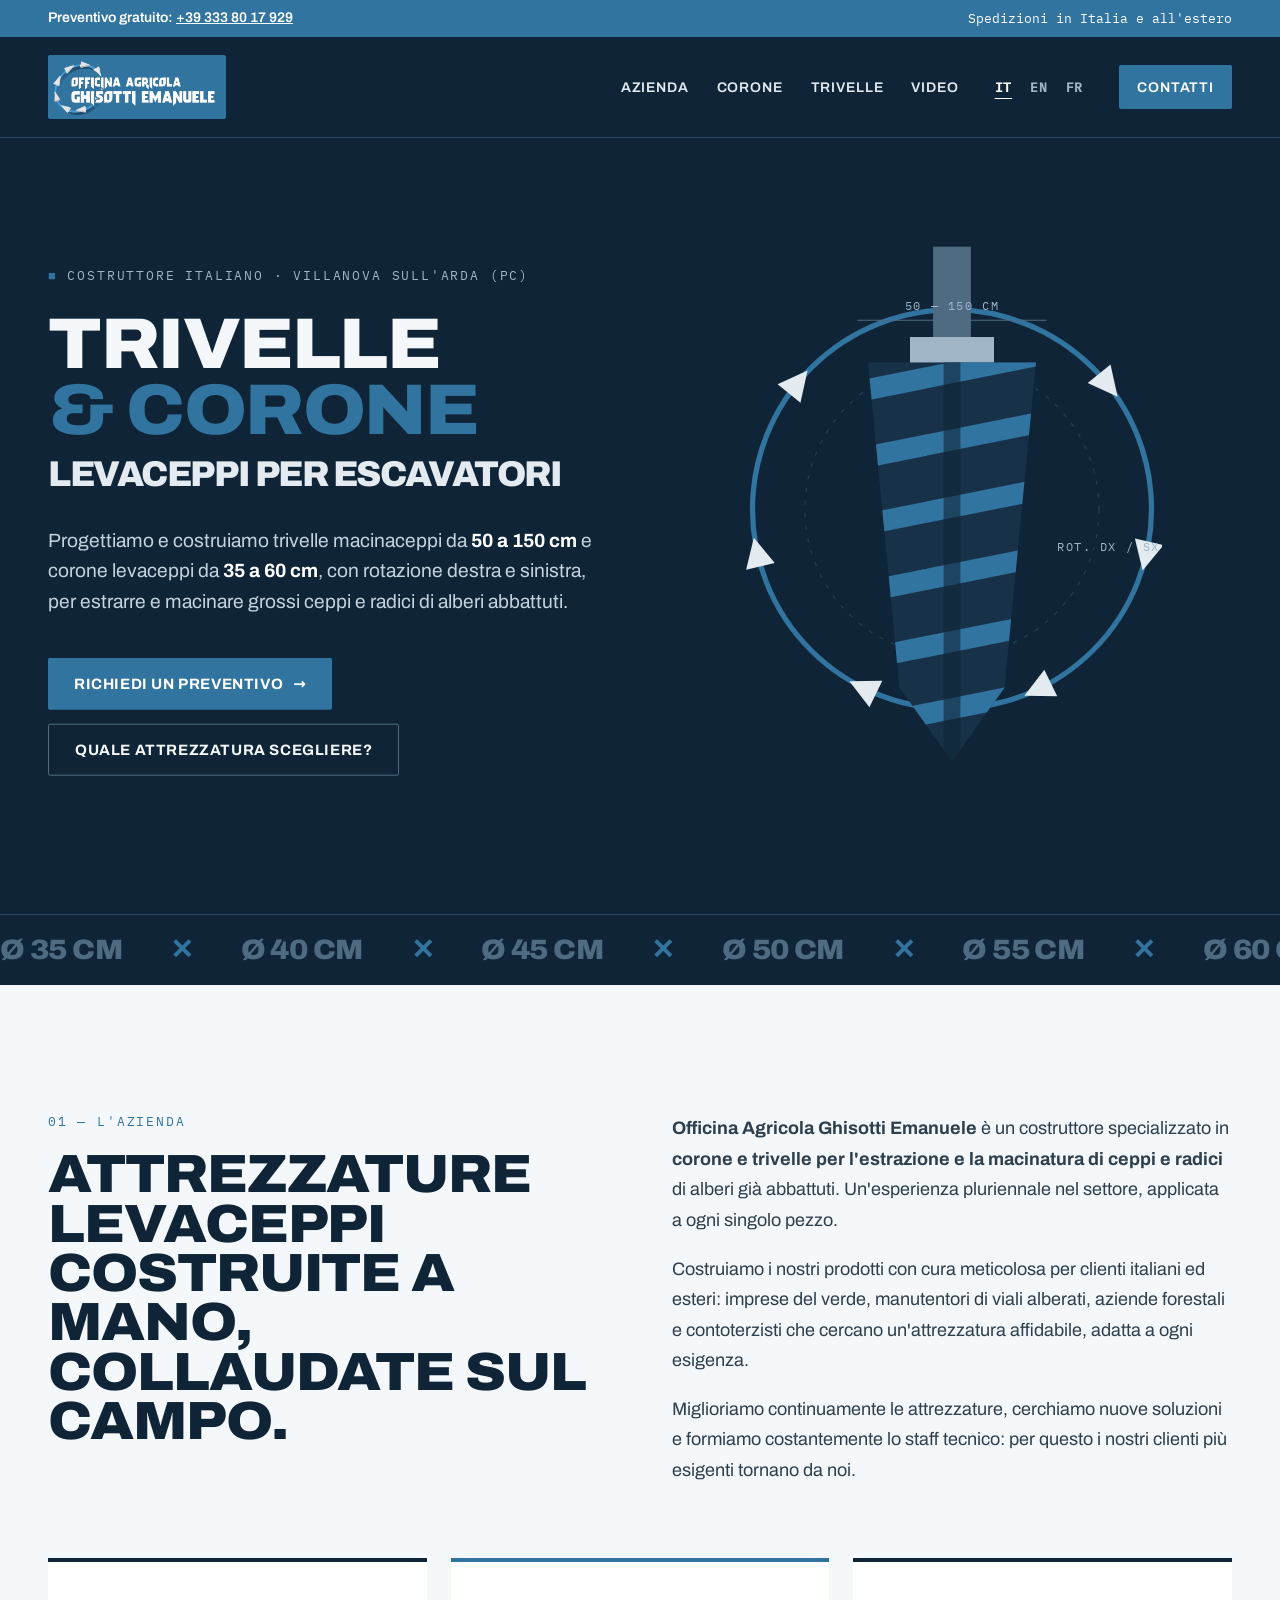
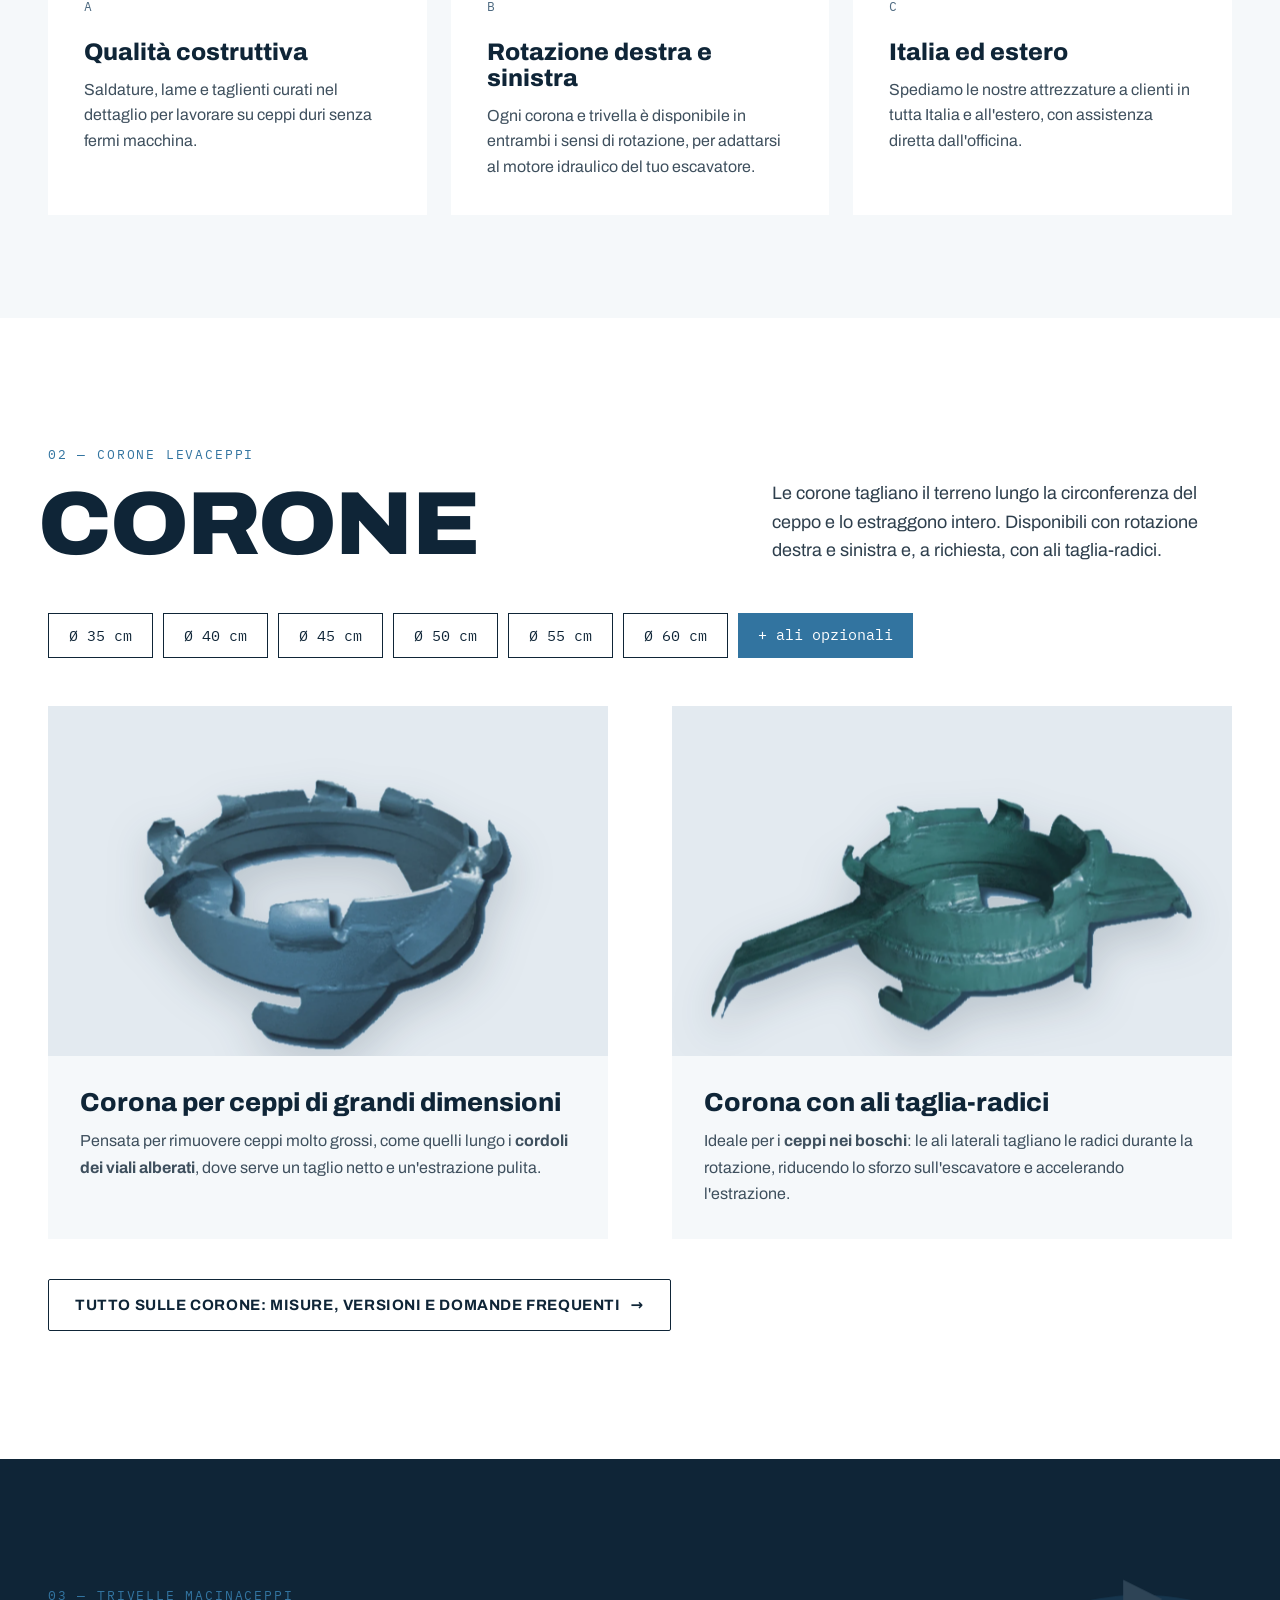
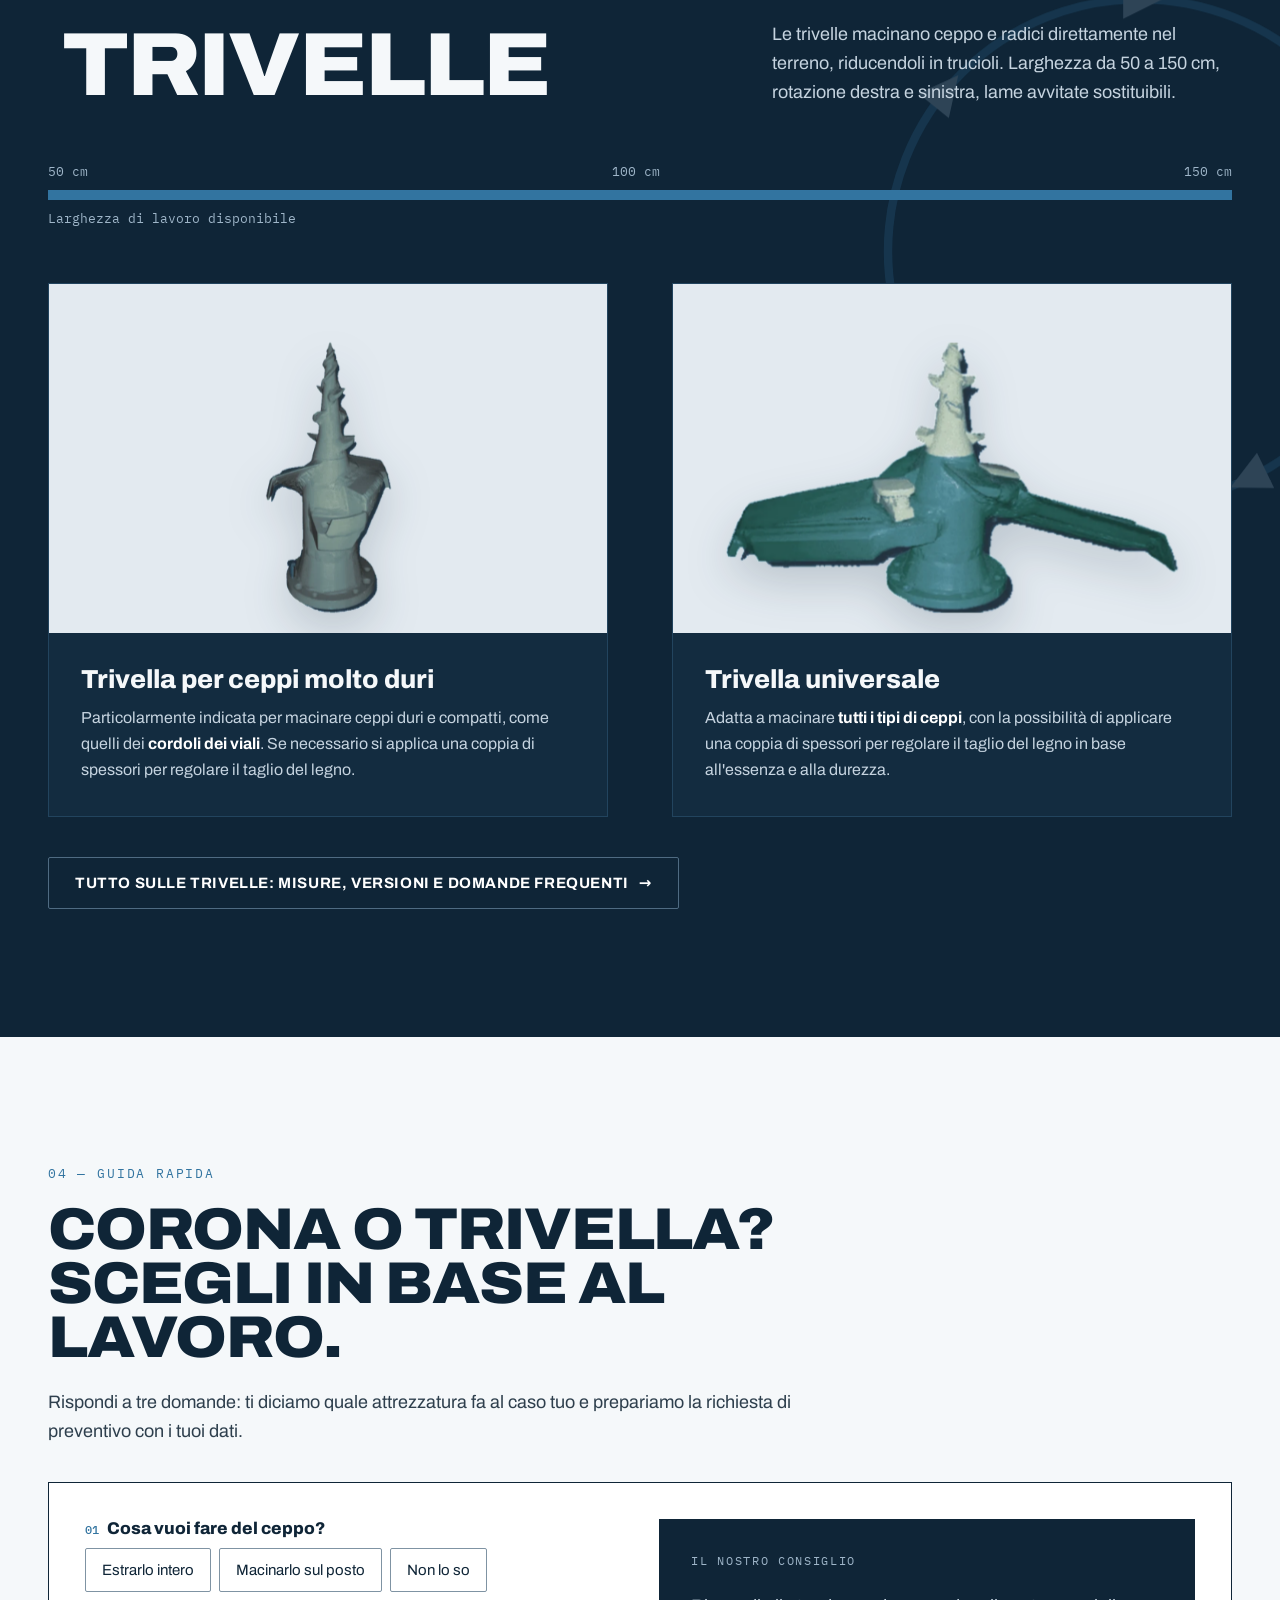
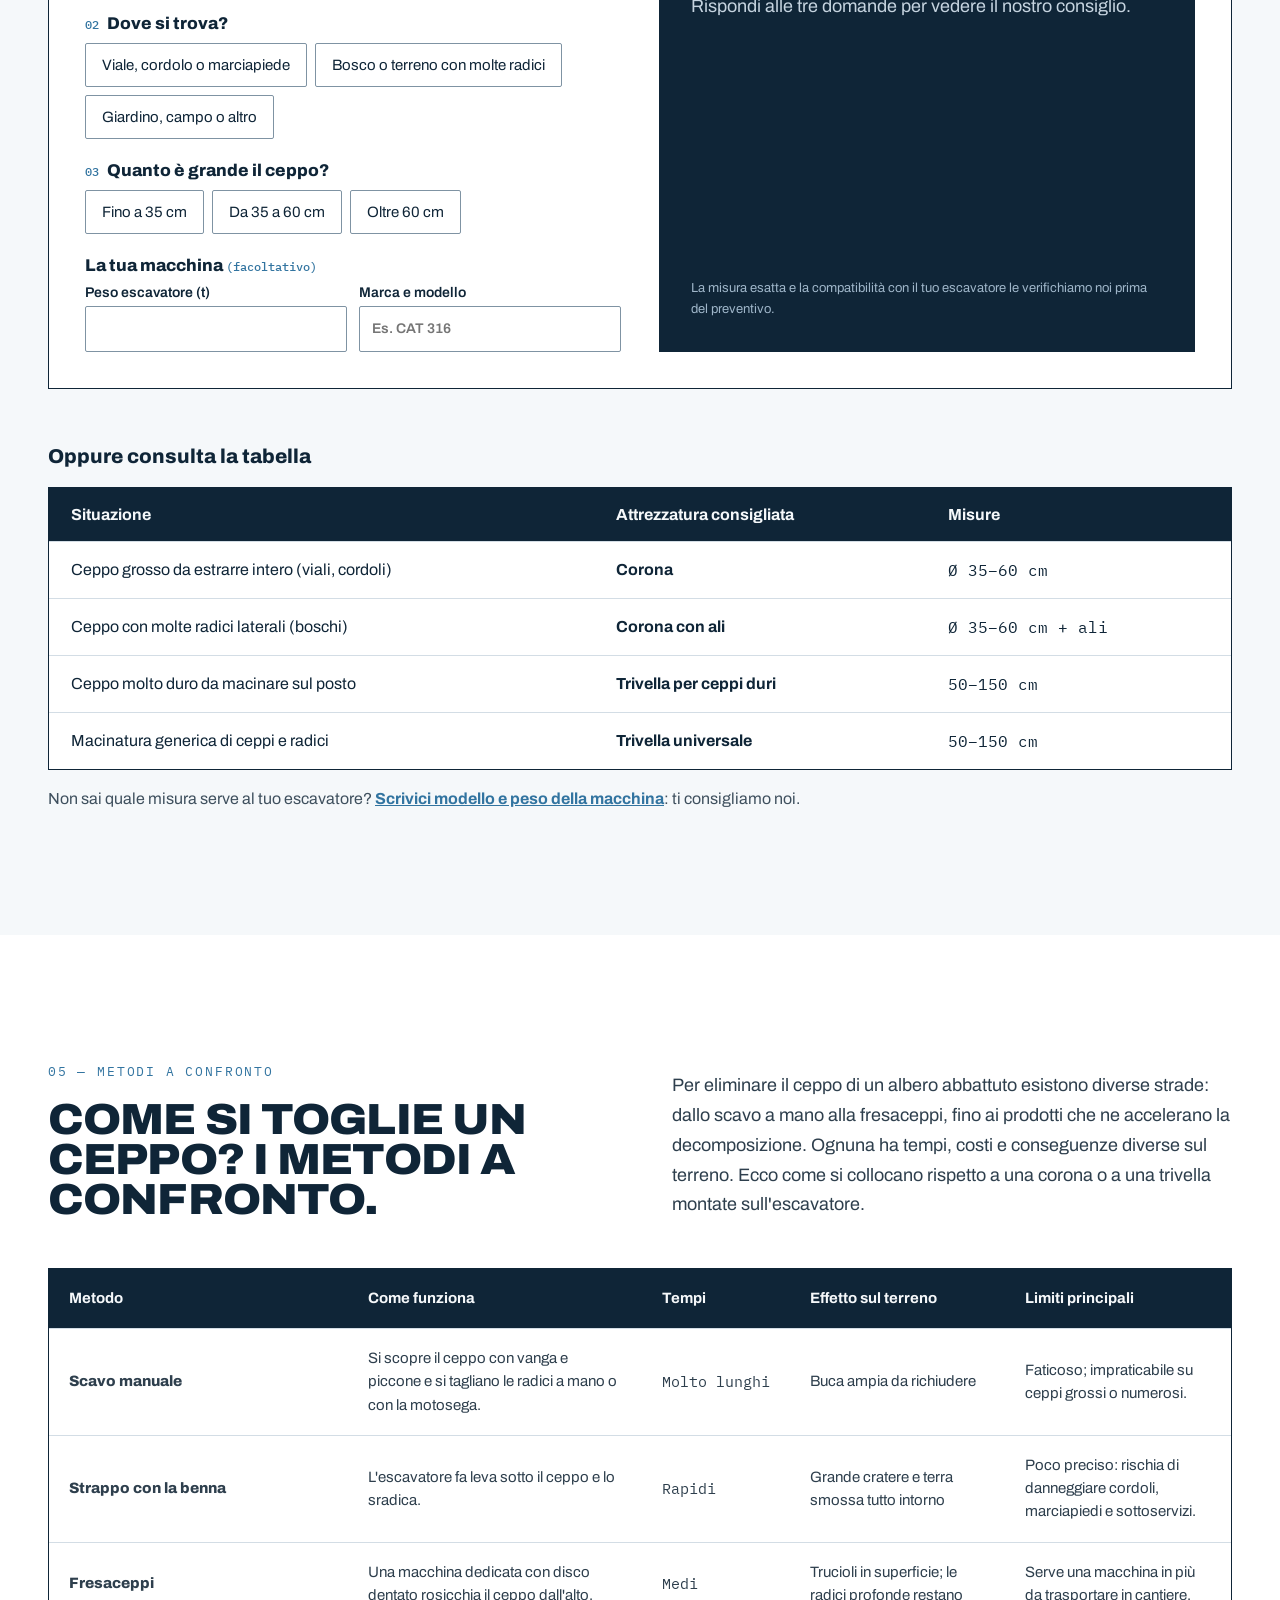
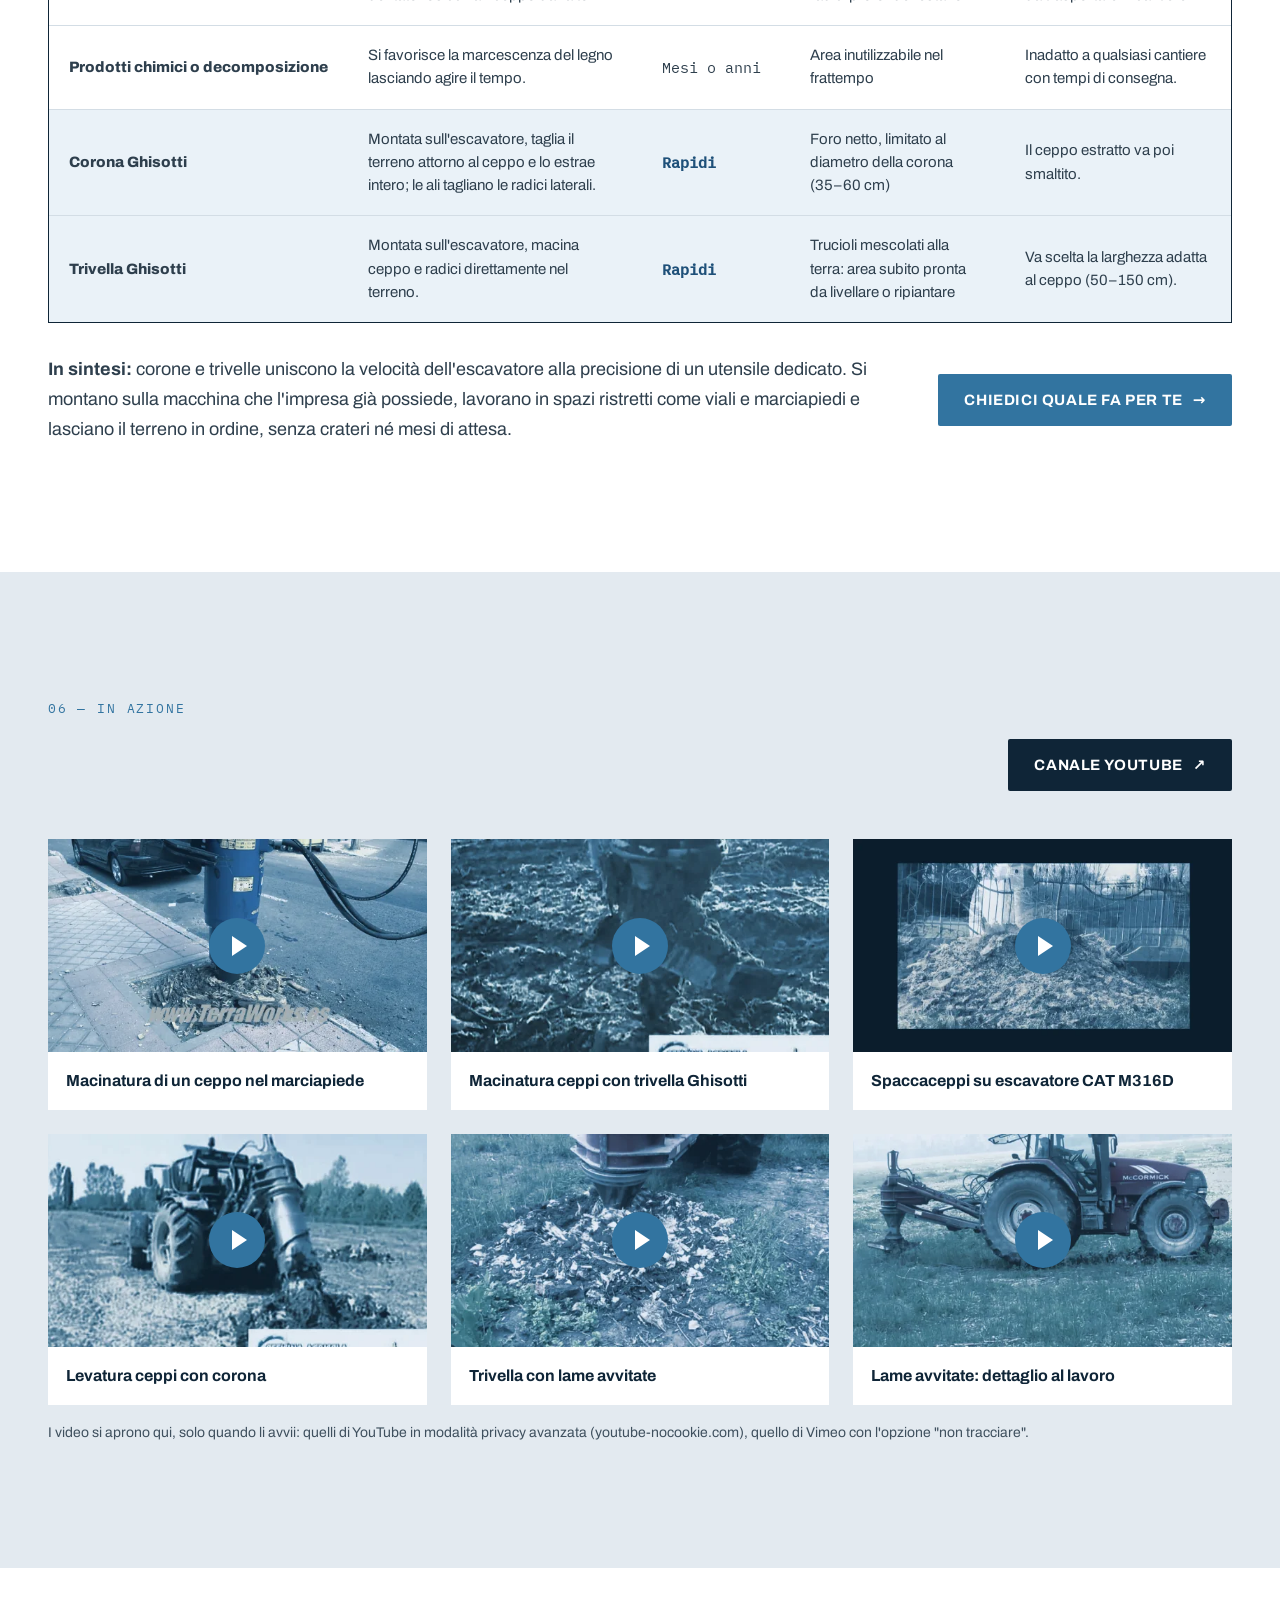
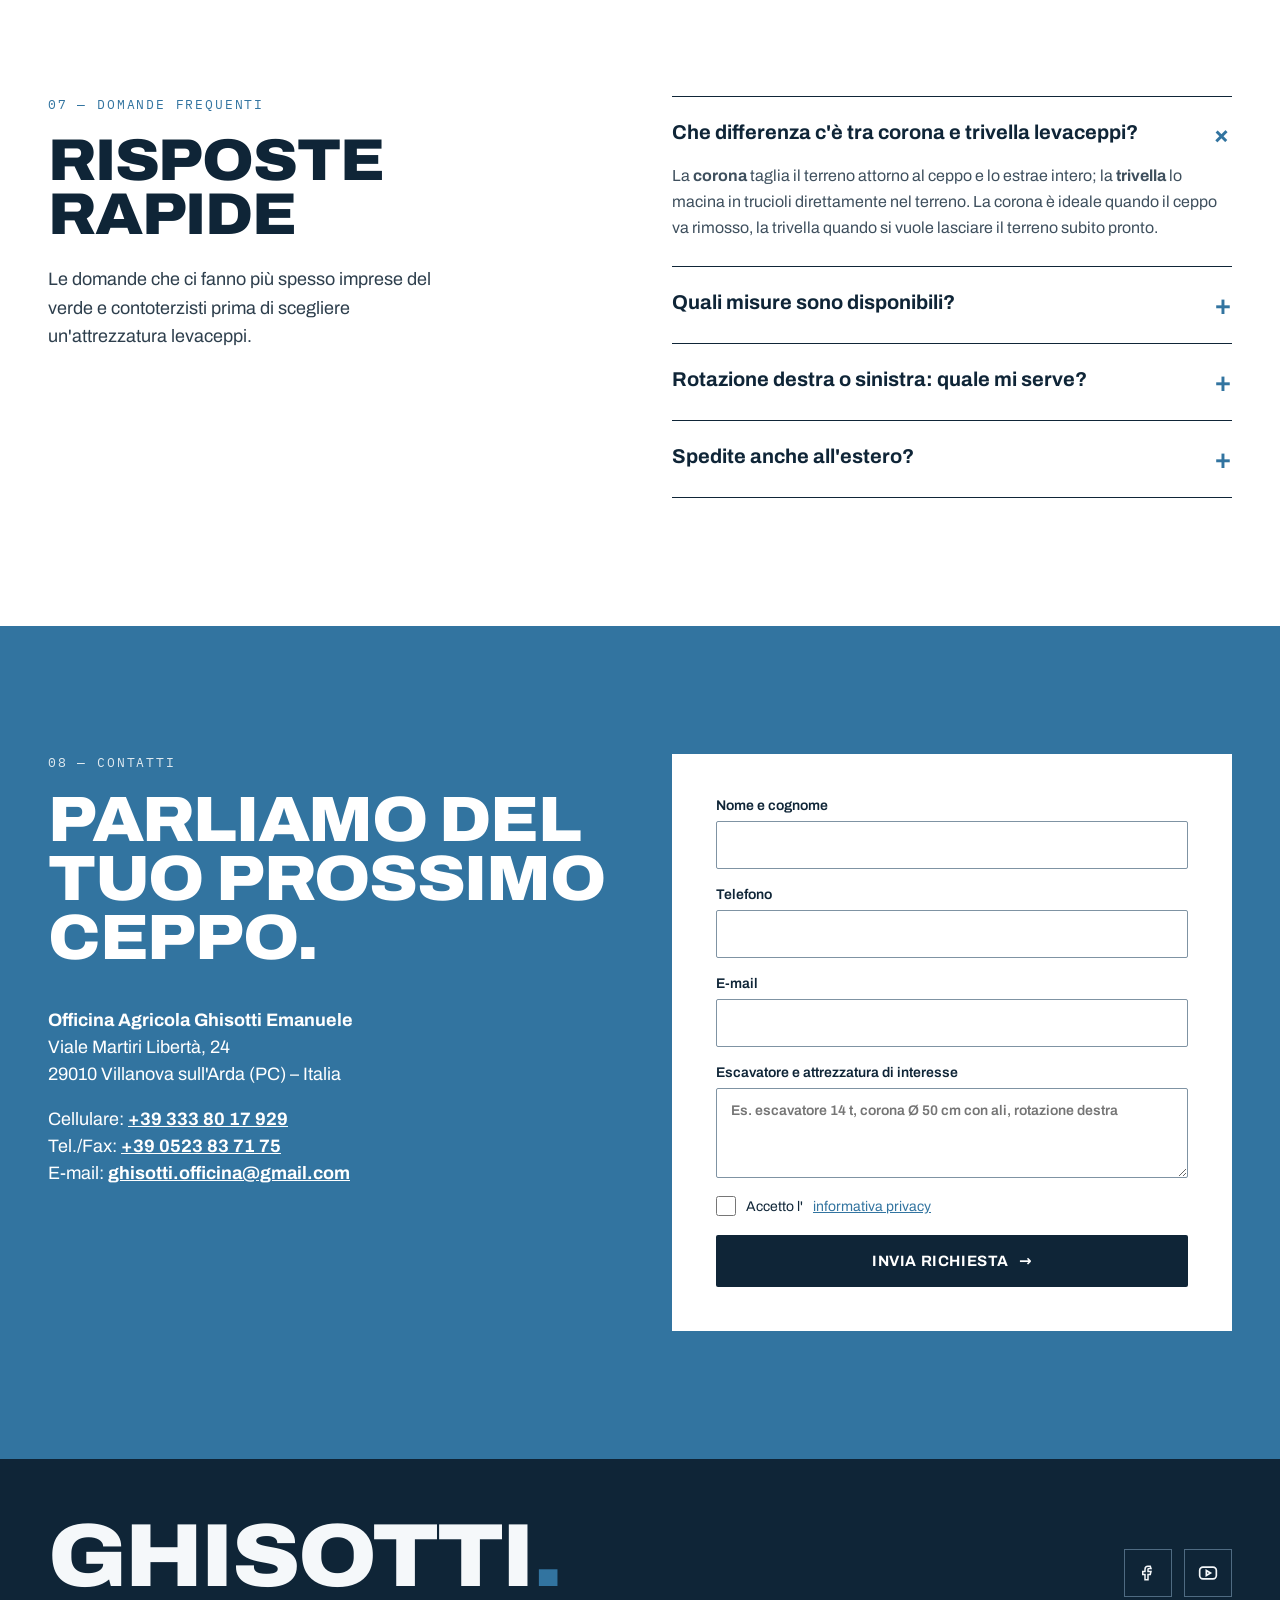
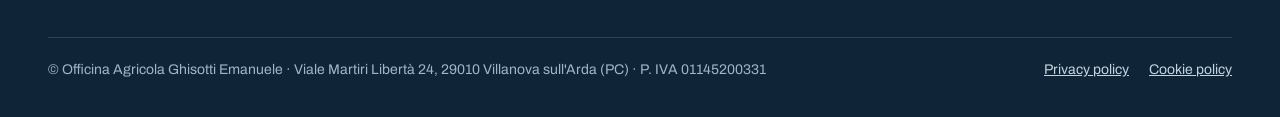
==== commit d00c2bf6: "Ripristinata l'animazione originale della trivella nella home Annulla il commit 2e9cbbe (foto in dis" ====
--- a/index.html
+++ b/index.html
@@ -23,7 +23,7 @@
 <link rel="icon" type="image/png" sizes="32x32" href="/assets/img/favicon-32.png">
 <link rel="apple-touch-icon" href="/assets/img/apple-touch-icon.png">
 <link rel="preload" href="/assets/fonts/archivo-latin-wdth-normal.woff2" as="font" type="font/woff2" crossorigin>
-<link rel="stylesheet" href="/assets/css/site.css?v=17aea0e6">
+<link rel="stylesheet" href="/assets/css/site.css?v=9d75d716">
 <script type="application/ld+json">{"@context":"https://schema.org","@graph":[{"@type":"LocalBusiness","@id":"https://www.officinaghisotti.it/#org","name":"Officina Agricola Ghisotti Emanuele","url":"https://www.officinaghisotti.it","email":"ghisotti.officina@gmail.com","telephone":"+39 333 8017929","faxNumber":"+39 0523 837175","vatID":"IT01145200331","address":{"@type":"PostalAddress","streetAddress":"Viale Martiri Libertà, 24","postalCode":"29010","addressLocality":"Villanova sull'Arda","addressRegion":"PC","addressCountry":"IT"},"areaServed":["IT","EU"],"sameAs":["https://www.facebook.com/manuel.ghisotti","https://www.youtube.com/channel/UCeYTT8SydsbMlQ8Gb6a0rGQ"],"description":"Costruttore di trivelle macinaceppi e corone levaceppi con rotazione destra e sinistra per escavatori."},{"@type":"Product","name":"Trivella macinaceppi Ghisotti","brand":{"@id":"https://www.officinaghisotti.it/#org"},"description":"Trivella per la macinatura di ceppi e radici, larghezza da 50 a 150 cm, rotazione destra o sinistra, spessori opzionali per regolare il taglio del legno."},{"@type":"Product","name":"Corona levaceppi Ghisotti","brand":{"@id":"https://www.officinaghisotti.it/#org"},"description":"Corona per l'estrazione di grossi ceppi, diametro 35, 40, 45, 50, 55 e 60 cm, rotazione destra o sinistra, ali taglia-radici opzionali."},{"@type":"FAQPage","mainEntity":[{"@type":"Question","name":"Che differenza c'è tra corona e trivella levaceppi?","acceptedAnswer":{"@type":"Answer","text":"La corona estrae il ceppo intero tagliandolo lungo la circonferenza; la trivella lo macina in trucioli direttamente nel terreno."}},{"@type":"Question","name":"Quali misure sono disponibili?","acceptedAnswer":{"@type":"Answer","text":"Corone da 35 a 60 cm di diametro (35, 40, 45, 50, 55, 60 cm), trivelle da 50 a 150 cm di larghezza."}},{"@type":"Question","name":"Spedite all'estero?","acceptedAnswer":{"@type":"Answer","text":"Sì, Officina Ghisotti fornisce clienti in Italia e all'estero."}}]}]}</script>
 </head>
 <body id="top">
@@ -74,15 +74,28 @@
 </div>
 
 <!-- Illustrazione trivella animata -->
-<div class="in6 hero-media" data-parallax="0.12">
-<svg class="spin hero-ring" viewBox="0 0 400 400" aria-hidden="true"><circle cx="200" cy="200" r="180" fill="none" stroke="#3274A0" stroke-width="5"></circle><g fill="#E3EAF0"><path d="M188 6 L216 20 L188 34 Z"></path><path d="M188 6 L216 20 L188 34 Z" transform="rotate(72 200 200)"></path><path d="M188 6 L216 20 L188 34 Z" transform="rotate(144 200 200)"></path><path d="M188 6 L216 20 L188 34 Z" transform="rotate(216 200 200)"></path><path d="M188 6 L216 20 L188 34 Z" transform="rotate(288 200 200)"></path></g></svg>
-<figure class="hero-show" role="group" aria-label="Ceppi e radici, dal bosco al cantiere">
-<img class="hs hs1" src="/assets/img/hero-radici.webp" width="900" height="600" loading="eager" fetchpriority="high" decoding="async" alt="Ceppo d'albero sradicato con le radici esposte" style="object-position: 50% 50%">
-<img class="hs hs2" src="/assets/img/hero-fresatura.webp" width="900" height="600" loading="lazy" decoding="async" alt="Operatore al lavoro con una macchina macinaceppi" style="object-position: 62% 50%">
-<img class="hs hs3" src="/assets/img/hero-coclea.webp" width="900" height="600" loading="lazy" decoding="async" alt="Macchina con trivella a coclea piantata nel terreno" style="object-position: 66% 50%">
-<img class="hs hs4" src="/assets/img/hero-anelli.webp" width="900" height="600" loading="lazy" decoding="async" alt="Anelli di crescita di un grosso ceppo tagliato" style="object-position: 50% 50%">
-<figcaption class="hs-cap"><span class="mono">Ø 35–60 · 50–150 CM</span><span class="hs-ticks" aria-hidden="true"><span class="hs-tick hs-t1"></span><span class="hs-tick hs-t2"></span><span class="hs-tick hs-t3"></span><span class="hs-tick hs-t4"></span></span></figcaption>
-</figure>
+<div class="in6" data-parallax="0.22" style="display: flex; justify-content: center; align-items: center; position: relative; min-height: 420px">
+<svg viewBox="0 0 400 520" style="width: min(100%,420px); height: auto" aria-hidden="true">
+<defs>
+<clipPath id="auger"><path d="M120 120 L280 120 L250 430 L200 500 L150 430 Z"></path></clipPath>
+</defs>
+<g class="spin"><circle cx="200" cy="260" r="190" fill="none" stroke="#3274A0" stroke-width="5"></circle><g fill="#E3EAF0"><path d="M188 56 L216 70 L188 84 Z"></path><path d="M188 56 L216 70 L188 84 Z" transform="rotate(51 200 260)"></path><path d="M188 56 L216 70 L188 84 Z" transform="rotate(103 200 260)"></path><path d="M188 56 L216 70 L188 84 Z" transform="rotate(154 200 260)"></path><path d="M188 56 L216 70 L188 84 Z" transform="rotate(206 200 260)"></path><path d="M188 56 L216 70 L188 84 Z" transform="rotate(257 200 260)"></path><path d="M188 56 L216 70 L188 84 Z" transform="rotate(309 200 260)"></path></g></g>
+<circle cx="200" cy="260" r="140" fill="none" stroke="#22445E" stroke-width="1" stroke-dasharray="4 8"></circle>
+<rect x="182" y="10" width="36" height="120" fill="#4F6B82"></rect>
+<rect x="160" y="96" width="80" height="28" fill="#9FB6C9"></rect>
+<g clip-path="url(#auger)">
+<rect x="100" y="110" width="200" height="420" fill="#173248"></rect>
+<g class="drill">
+<path d="M100 150 L300 110 M100 214 L300 174 M100 278 L300 238 M100 342 L300 302 M100 406 L300 366 M100 470 L300 430 M100 534 L300 494 M100 598 L300 558" stroke="#3274A0" stroke-width="20"></path>
+</g>
+<rect x="192" y="110" width="16" height="400" fill="#0F2537" opacity=".6"></rect>
+</g>
+<g class="mono" font-size="11" fill="#9FB6C9" letter-spacing="1.5">
+<line x1="110" y1="80" x2="290" y2="80" stroke="#4F6B82"></line>
+<text x="200" y="70" text-anchor="middle">50 — 150 CM</text>
+<text x="300" y="300">ROT. DX / SX</text>
+</g>
+</svg>
 </div>
 </div>
 
--- a/assets/css/site.css
+++ b/assets/css/site.css
@@ -146,23 +146,3 @@
 .steps li::before{content:"0" counter(s);display:block;font-family:'IBM Plex Mono',monospace;font-size:13px;color:#3274A0;margin-bottom:16px}
 .steps h3{margin:0 0 8px;font-size:20px;font-weight:800}
 .steps p{margin:0;line-height:1.6;color:#3F505E}
-
-/* Hero: 4 foto in dissolvenza incrociata (solo CSS, 24 s per giro) */
-.hero-media{position:relative;display:flex;justify-content:center;align-items:center;padding:28px}
-.hero-show{position:relative;margin:0;width:min(100%,500px);aspect-ratio:4/5;overflow:hidden;background:#173248;box-shadow:0 40px 80px -30px rgba(0,0,0,.6);z-index:1}
-.hs{position:absolute;inset:0;width:100%;height:100%;max-width:none;object-fit:cover;opacity:0;animation:hsfade 24s linear infinite}
-.hs1{opacity:1}
-.hs2{animation-delay:6s}.hs3{animation-delay:12s}.hs4{animation-delay:18s}
-@keyframes hsfade{0%{opacity:0;transform:scale(1.02)}5%{opacity:1}25%{opacity:1}30%{opacity:0;transform:scale(1.12)}100%{opacity:0;transform:scale(1.12)}}
-.hs1{animation-name:hsfade1}
-@keyframes hsfade1{0%{opacity:1;transform:scale(1.02)}25%{opacity:1}30%{opacity:0;transform:scale(1.12)}95%{opacity:0;transform:scale(1.02)}100%{opacity:1;transform:scale(1.02)}}
-.hero-show::after{content:"";position:absolute;inset:0;background:linear-gradient(to top,rgba(15,37,55,.75),rgba(15,37,55,0) 38%);pointer-events:none}
-.hs-cap{position:absolute;left:0;right:0;bottom:0;z-index:2;display:flex;justify-content:space-between;align-items:center;gap:12px;padding:18px 20px;color:#E3EAF0;font-size:12px;letter-spacing:.14em}
-.hs-ticks{display:flex;gap:6px}
-.hs-tick{width:22px;height:3px;background:rgba(227,234,240,.3);position:relative;overflow:hidden}
-.hs-tick::after{content:"";position:absolute;inset:0;background:#E3EAF0;transform:scaleX(0);transform-origin:left;animation:hstick 24s linear infinite}
-.hs-t2::after{animation-delay:6s}.hs-t3::after{animation-delay:12s}.hs-t4::after{animation-delay:18s}
-@keyframes hstick{0%{transform:scaleX(0)}25%{transform:scaleX(1)}25.01%,100%{transform:scaleX(0)}}
-.hero-ring{position:absolute;width:62%;max-width:320px;aspect-ratio:1;right:-4%;top:-6%;z-index:0;opacity:.9}
-@media (max-width: 760px){.hero-media{padding:18px 8px}.hero-show{aspect-ratio:4/3}.hero-ring{width:46%;right:-6%;top:-4%}}
-@media (prefers-reduced-motion: reduce){.hs{opacity:0}.hs1{opacity:1}.hs-tick::after{transform:scaleX(0)}.hs-t1::after{transform:scaleX(1)}}
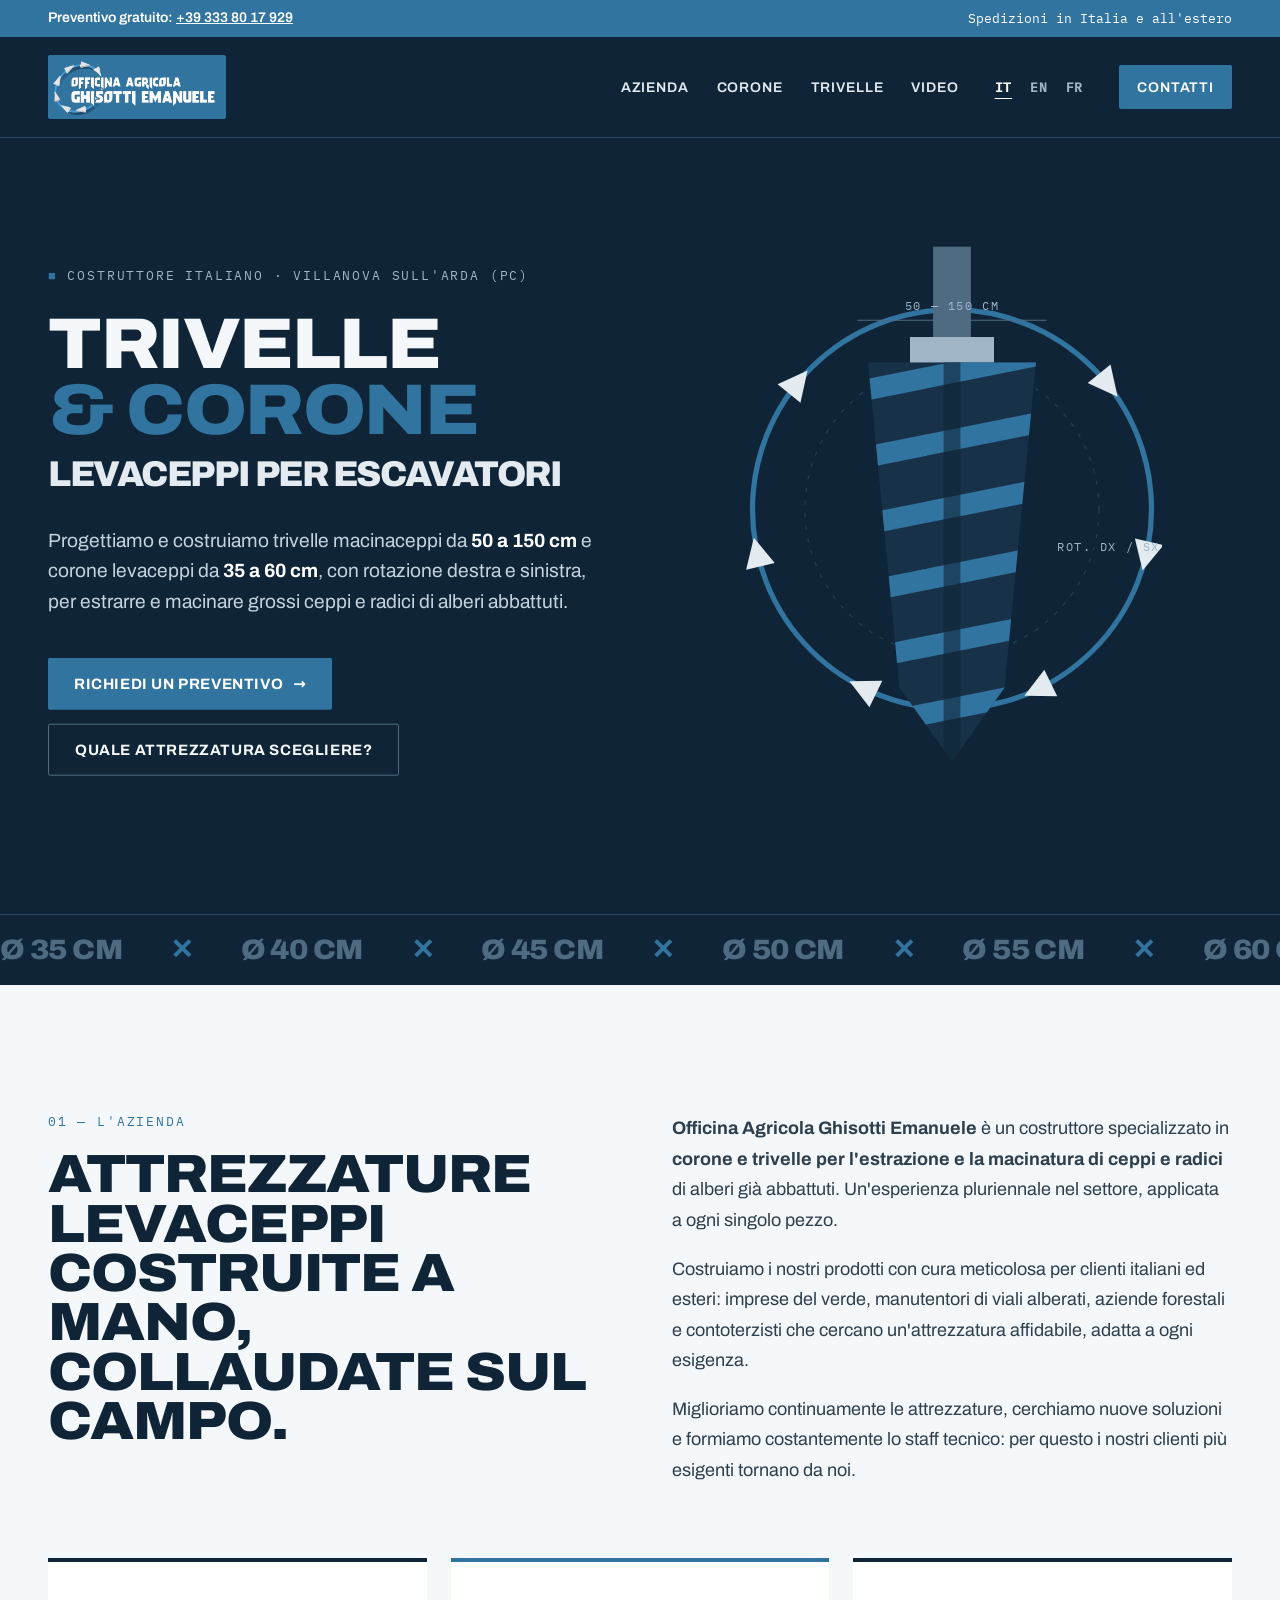
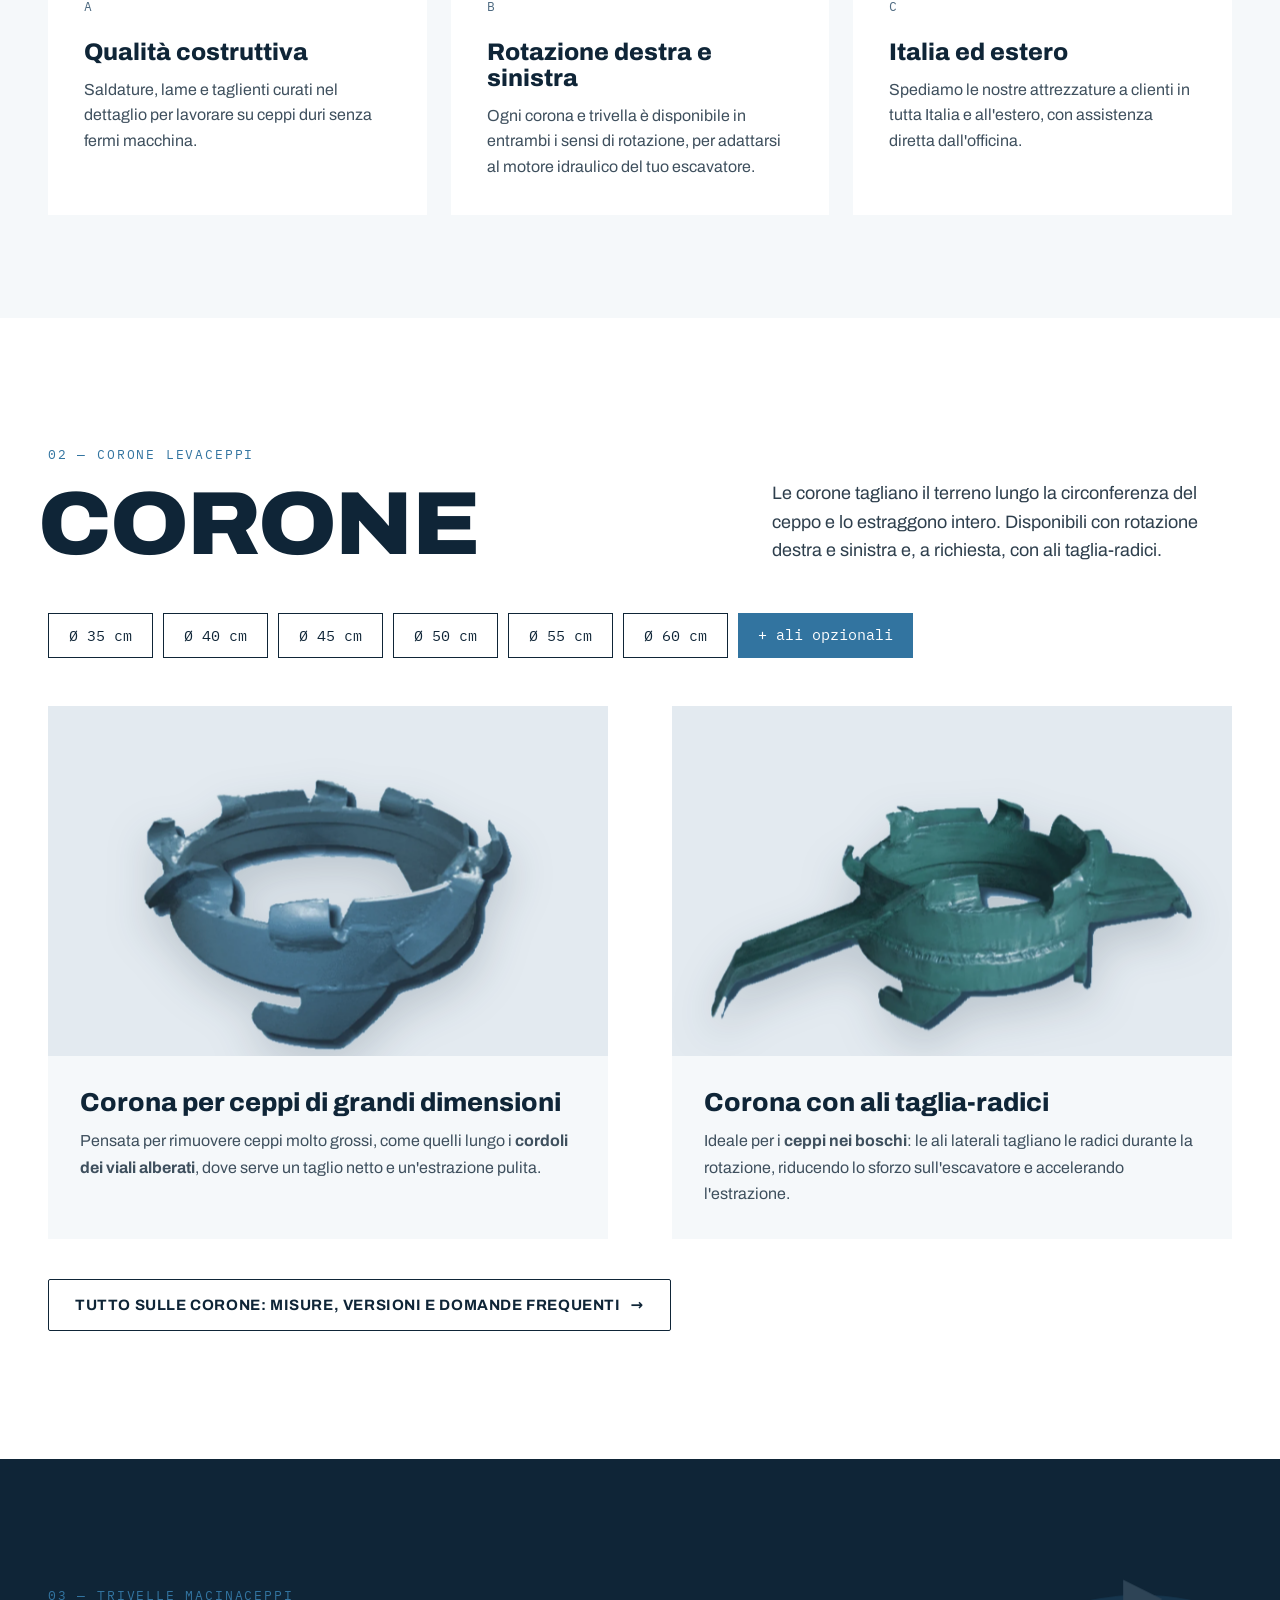
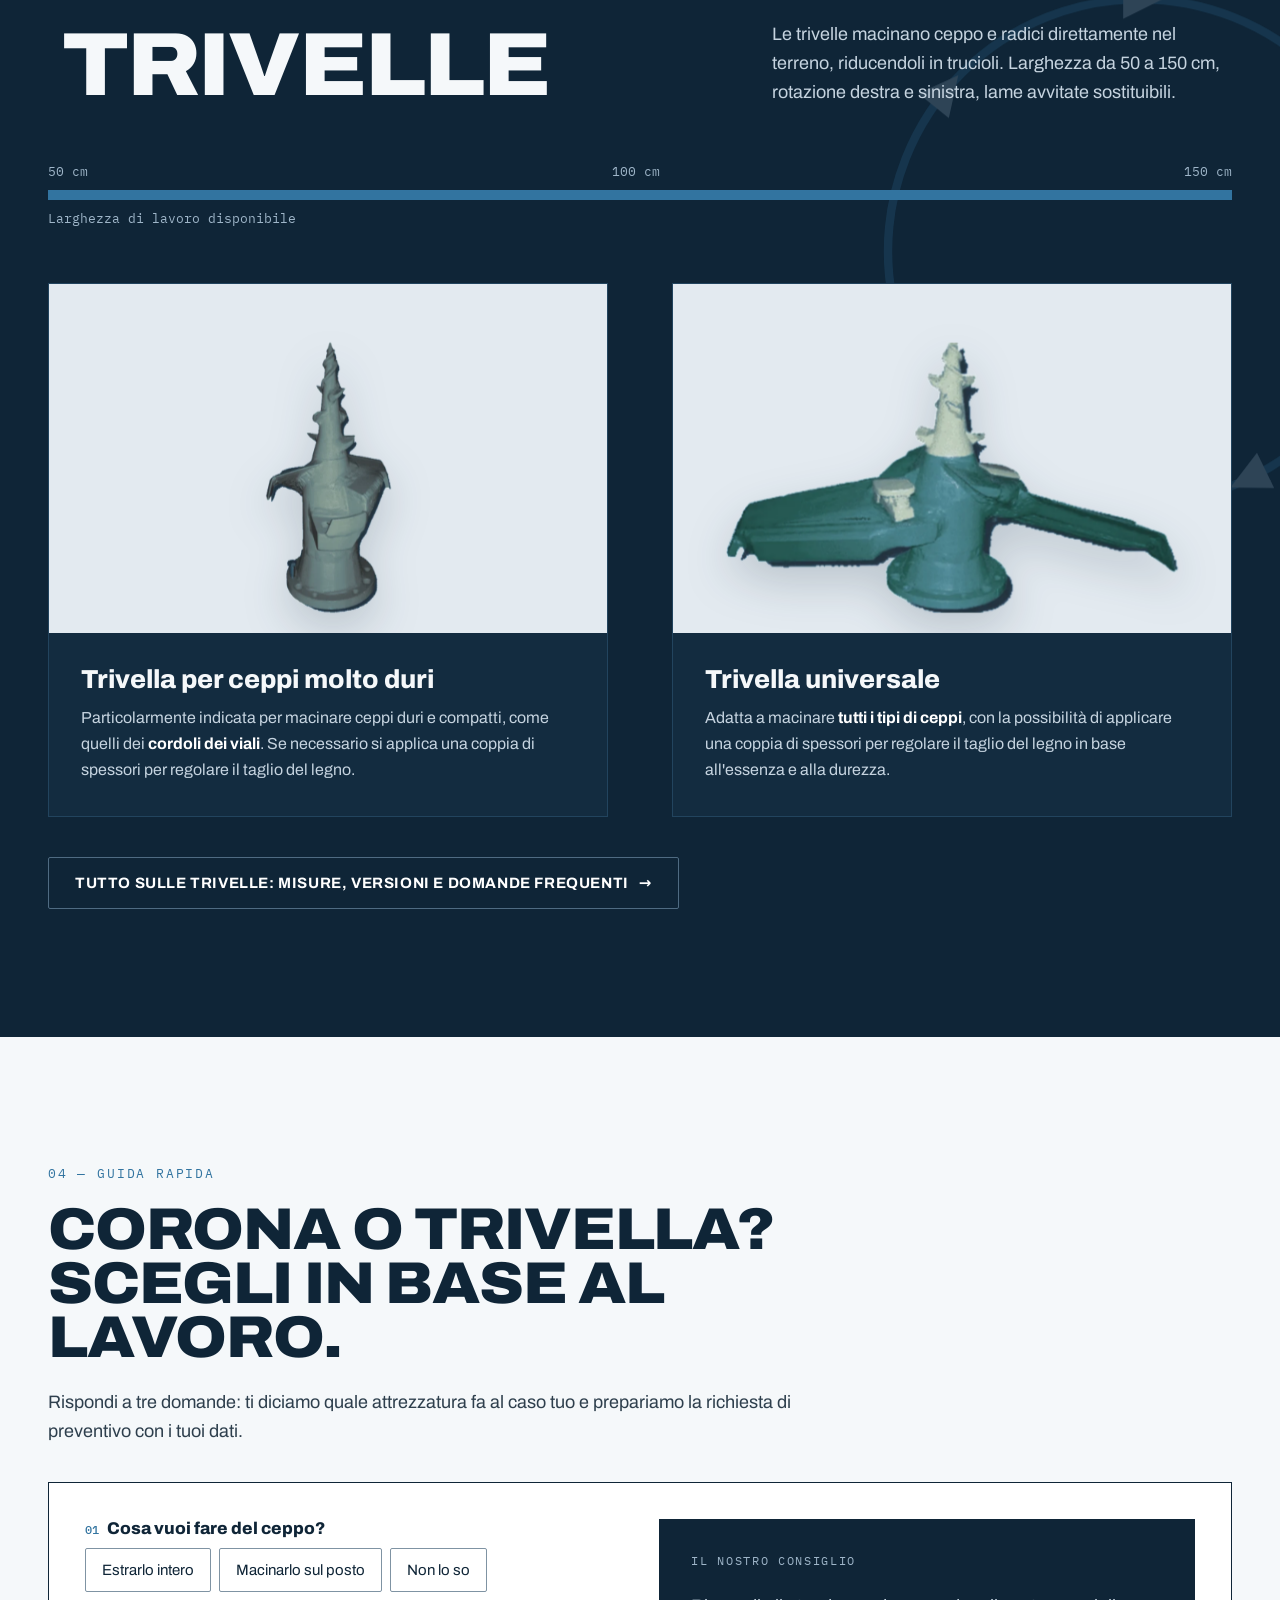
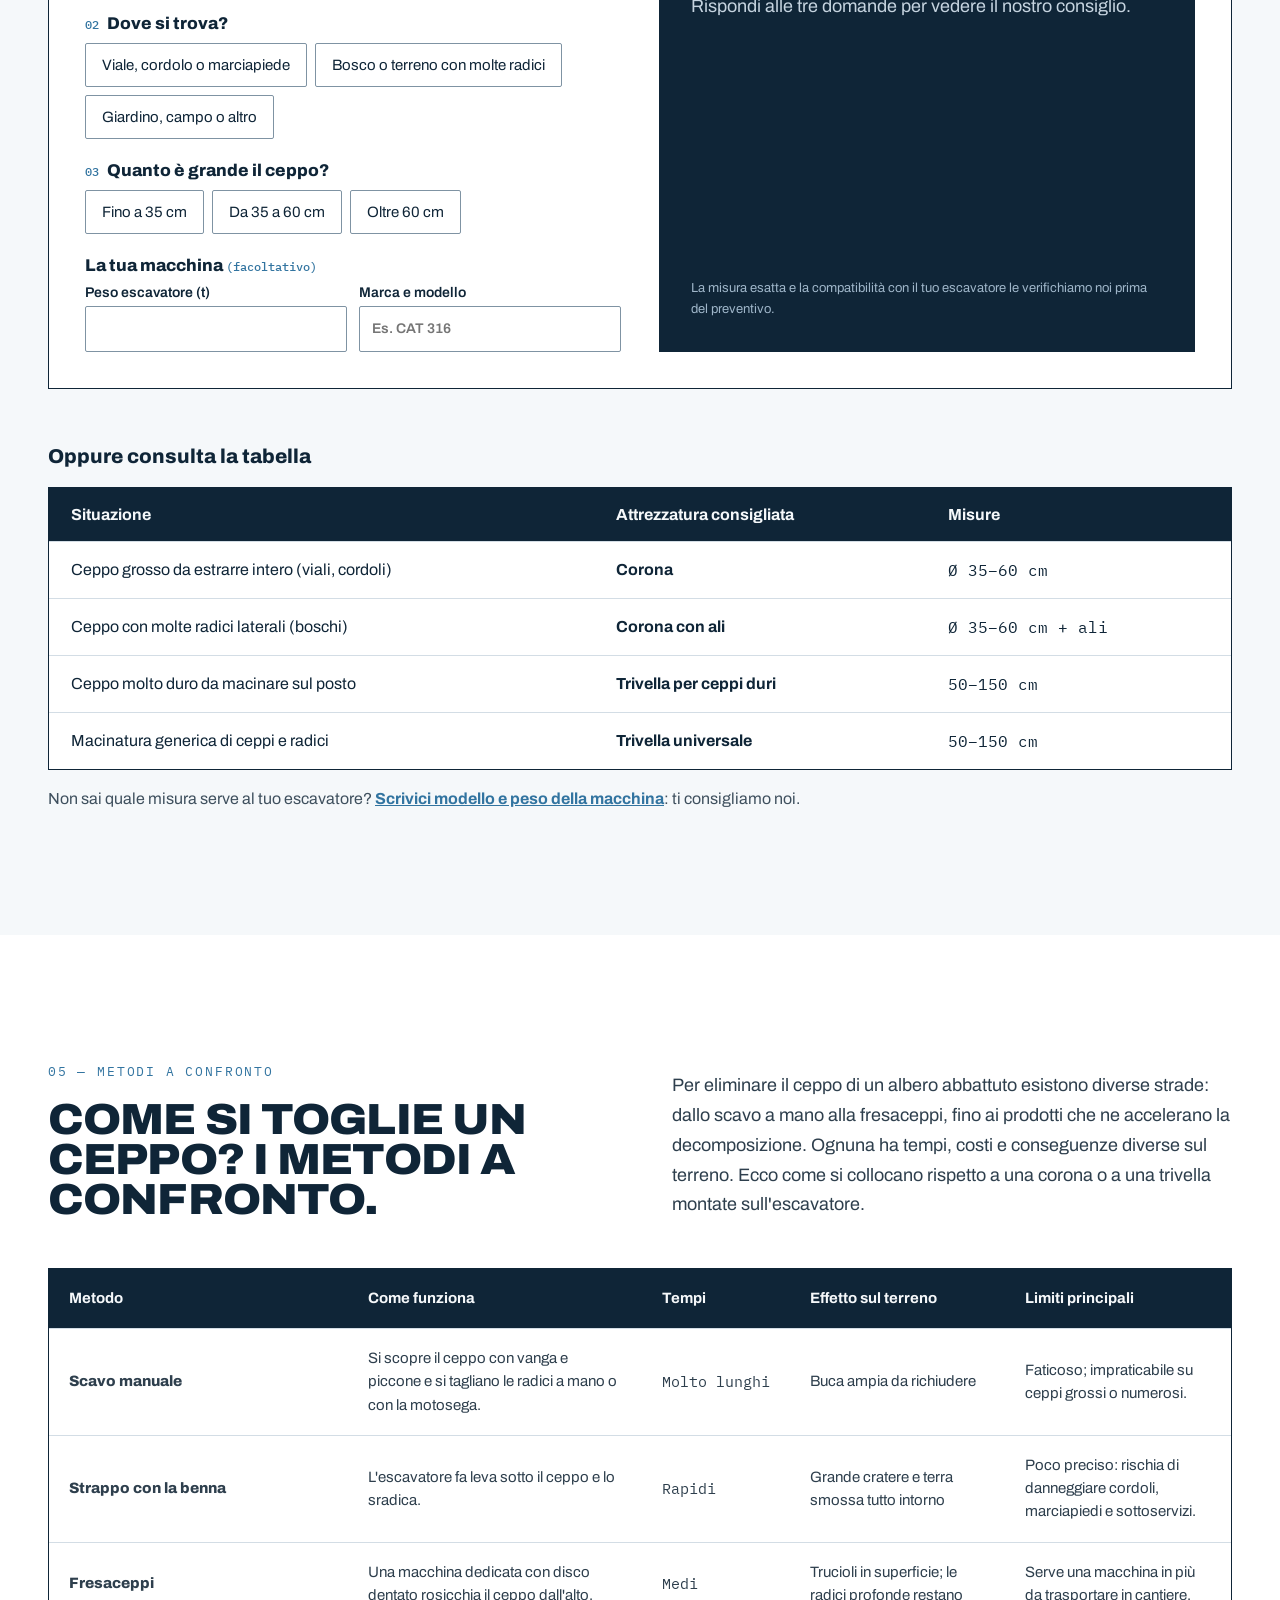
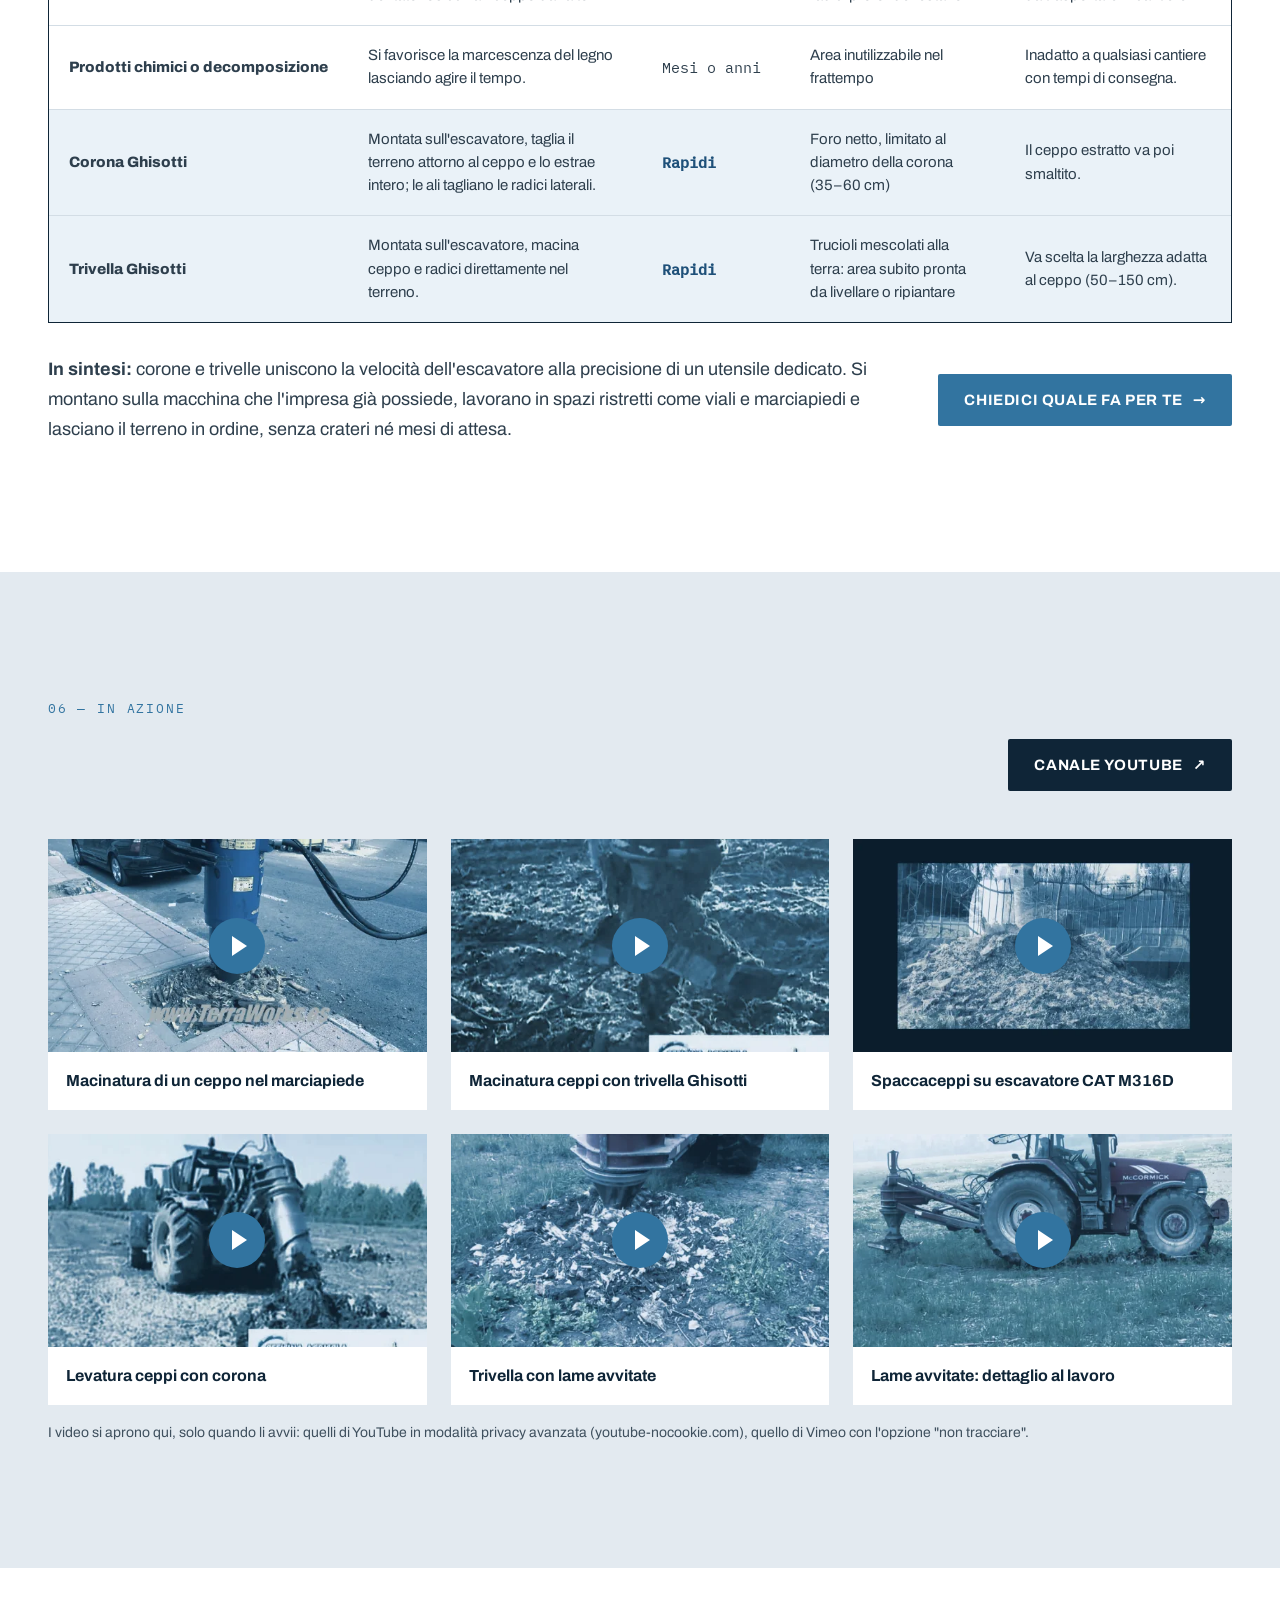
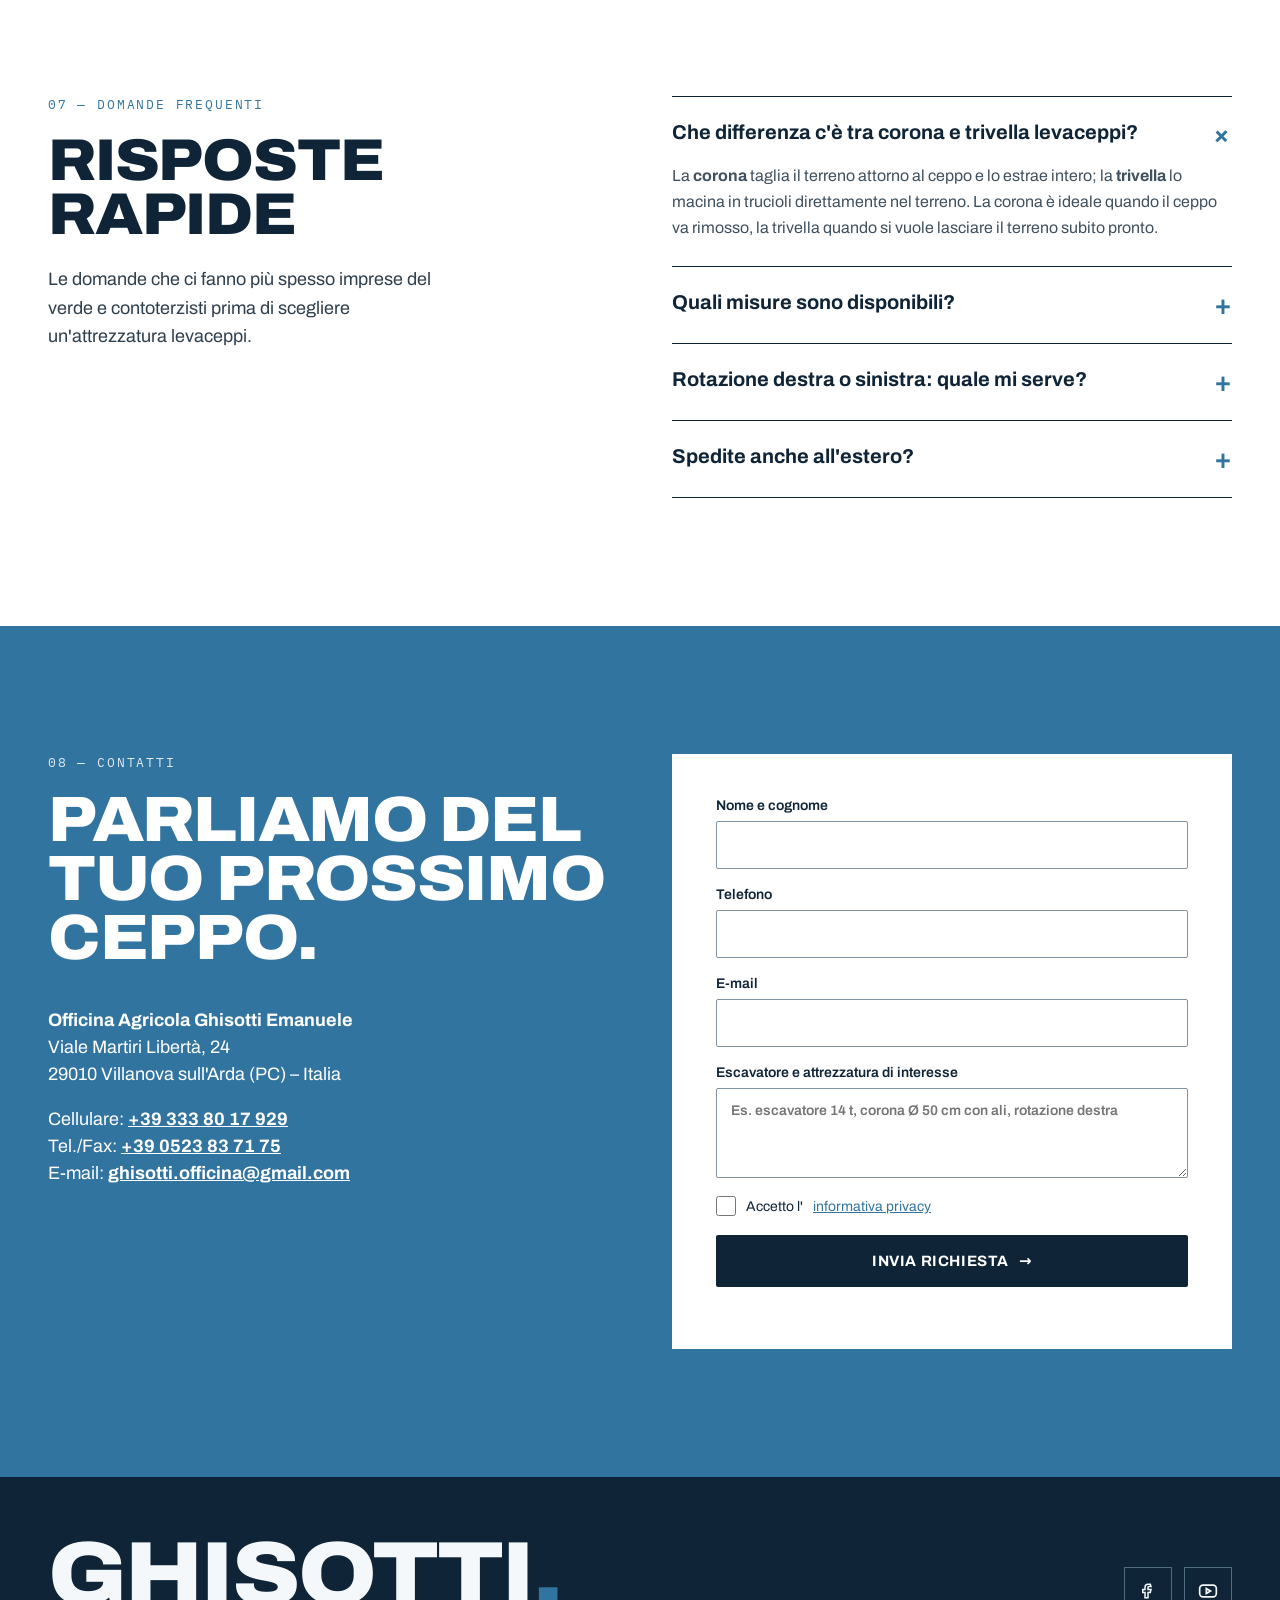
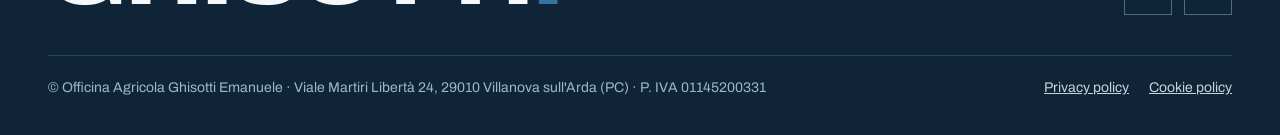
==== commit ce96c11d: "Modulo preventivo: invio senza uscire dalla lingua della pagina - Invio a Netlify Forms in backgroun" ====
--- a/index.html
+++ b/index.html
@@ -426,6 +426,6 @@
 
 
 </div>
-<script src="/assets/js/site.js?v=baf18804" defer></script>
+<script src="/assets/js/site.js?v=e3d620ac" defer></script>
 </body>
 </html>
